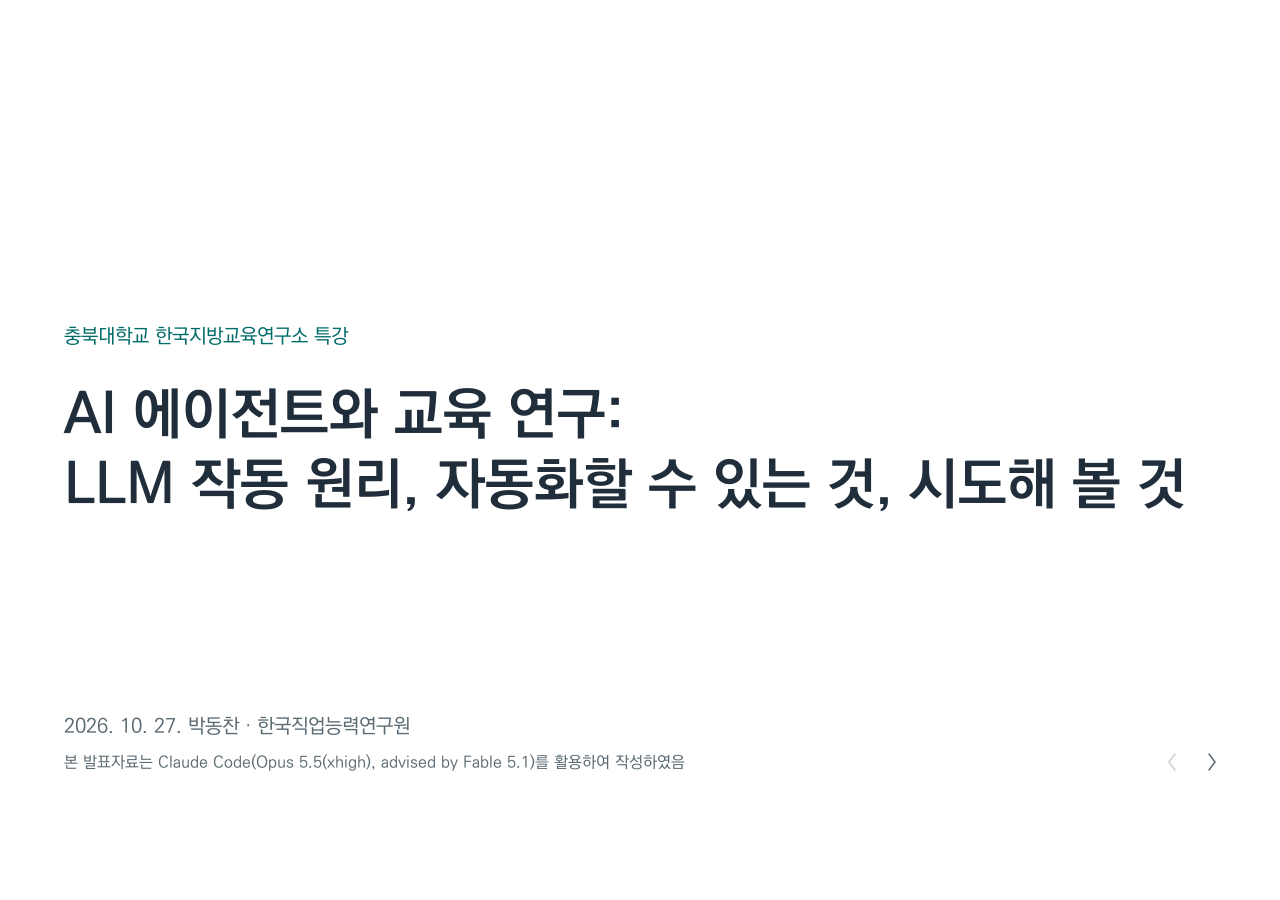
==== index.html @ f893534c "발표자료 v1.5_updated" ====
<!doctype html>
<html lang="ko">
<head>
<meta charset="utf-8">
<meta name="viewport" content="width=device-width,initial-scale=1">
<meta name="color-scheme" content="light only">
<title>AI 에이전트와 교육 연구: LLM 작동 원리, 자동화할 수 있는 것, 시도해 볼 것</title>
<style>
@font-face{font-family:'KoPubDeck';font-weight:500;font-style:normal;font-display:block;src:url([data-uri]) format('woff2')}
@font-face{font-family:'KoPubDeck';font-weight:700;font-style:normal;font-display:block;src:url([data-uri]) format('woff2')}
/* ------------------------------------------------------------------
   Colours live here and only here (spec 02 section 2, palette C).
   Slide partials and base rules use var(--name); no hex/rgb elsewhere.
   ------------------------------------------------------------------ */
:root{
  --bg:#FFFFFF;
  --ink:#202D3A;
  --text:#313A43;
  --muted:#5B6A72;
  --mark:#00928F;
  --mark-text:#006C6A;
  --trk-on:#365F6B;
  --trk-off:#5C6C6F;
  --rule:#D2DBDC;
  --panel:#F2F7F8;
  --card-line:#E6E8EC;
  --s1:#202D3A;
  --s2:#00928F;
  --s3:#4F606D;
  --s4:#B1B9BE;
  --shadow-1:rgba(17,24,39,.06);
  --shadow-2:rgba(17,24,39,.08);
  --overlay:rgba(17,24,39,.9);
  --on-overlay:#E6E8EC;
  --zoom-bg:rgba(32,45,58,.36);
  --zoom-fg:#FFFFFF;
  --font:'KoPubDeck','KoPubDotum','KoPub Dotum','Malgun Gothic',sans-serif;
  --mono:Consolas,'D2Coding',monospace;
}
@page{size:1280px 720px;margin:0}
*{box-sizing:border-box;margin:0;padding:0}
html,body{background:var(--bg);height:100%}
body{font-family:var(--font);font-weight:500;color:var(--text);line-height:1.45;word-break:keep-all;overflow-wrap:anywhere;display:flex;align-items:center;justify-content:center;overflow:hidden}
.stage{position:relative;width:min(100vw,177.778vh);aspect-ratio:16/9;container-type:size;background:var(--bg);overflow:hidden}
.slide{--u:calc(100cqw/1280);position:absolute;top:0;left:0;width:100%;height:100%;display:none;flex-direction:column;padding:calc(40*var(--u)) calc(64*var(--u)) calc(36*var(--u));background:var(--bg)}
.slide.active{display:flex}
b,.b{font-weight:700}
.nowrap,.fn{white-space:nowrap}

/* frame: tracker, title, key line, page number (tracker and pageno are injected by the build) */
.tracker{font-size:calc(16*var(--u));color:var(--trk-off);height:calc(24*var(--u));line-height:calc(24*var(--u));flex:none;white-space:nowrap}
.tracker .on{font-weight:700;color:var(--trk-on)}
.tracker .sep{margin:0 calc(8*var(--u))}
.title{font-size:calc(44*var(--u));font-weight:700;color:var(--ink);line-height:1.25;margin-top:calc(12*var(--u));text-wrap:balance;flex:none}
.key{font-size:calc(26*var(--u));font-weight:500;color:var(--text);margin-top:calc(10*var(--u));flex:none}
.body{font-size:calc(24*var(--u));color:var(--text)}
.sec{font-size:calc(20*var(--u));color:var(--text)}
.src{font-size:calc(16*var(--u));color:var(--muted)}
.muted{color:var(--muted)}
.mark-t{color:var(--mark-text)}
.pageno{position:absolute;right:calc(48*var(--u));bottom:calc(28*var(--u));font-size:calc(16*var(--u));color:var(--muted);line-height:1;display:flex;align-items:center}
.pageno .pn{min-width:calc(64*var(--u));text-align:center}
.pageno .nv{width:calc(40*var(--u));height:calc(40*var(--u));display:flex;align-items:center;justify-content:center;background:none;border:0;padding:0;cursor:pointer;color:var(--muted)}
.pageno .nv:hover{color:var(--ink)}
.pageno .nv.dis{opacity:.3;pointer-events:none}
.pageno .nv svg{width:calc(12*var(--u));height:calc(20*var(--u));display:block}

/* boxes: shadow card or panel (spec section 5) */
.sh{background:var(--bg);border:1px solid var(--card-line);border-radius:calc(10*var(--u));box-shadow:0 calc(1*var(--u)) calc(2*var(--u)) var(--shadow-1),0 calc(6*var(--u)) calc(18*var(--u)) var(--shadow-2)}
.panel{background:var(--panel);border-radius:calc(8*var(--u));padding:calc(24*var(--u))}
.mid{flex:1;display:flex;flex-direction:column;justify-content:center;min-height:0}

/* list: plain text + thin rule (spec section 5) */
.lst{list-style:none}
.lst li{font-size:calc(24*var(--u));line-height:1.45;padding:calc(12*var(--u)) 0;border-top:1px solid var(--rule)}
.lst li:first-child{border-top:0;padding-top:0}
.lst.sm li{font-size:calc(20*var(--u));padding:calc(10*var(--u)) 0}
.lst.sm li:first-child{padding-top:0}

/* cover */
.cover .mid{flex:1;display:flex;flex-direction:column;justify-content:center}
.cover .top{font-size:calc(20*var(--u));color:var(--mark-text)}
.cover .ctitle{font-size:calc(60*var(--u));font-weight:700;color:var(--ink);line-height:1.25;margin-top:calc(28*var(--u));text-wrap:balance}
.cover .sub{font-size:calc(28*var(--u));color:var(--text);margin-top:calc(24*var(--u))}
.cover .bottom{font-size:calc(20*var(--u));color:var(--muted)}
.cover .csrc{margin-top:calc(10*var(--u))}

/* section divider: big number + title + one sub line, nothing else (spec section 5) */
.section .tracker{visibility:hidden}
.section .sbody{flex:1;display:flex;align-items:center;gap:calc(56*var(--u));padding:0 0 calc(60*var(--u)) calc(40*var(--u))}
.section .big{font-size:calc(120*var(--u));font-weight:700;color:var(--mark);line-height:1.2;flex:none}
.section .stitle{font-size:calc(44*var(--u));font-weight:700;color:var(--ink);line-height:1.25}
.section .ssub{font-size:calc(20*var(--u));color:var(--muted);margin-top:calc(12*var(--u))}

/* two equal shadow cards */
.cards2{display:grid;grid-template-columns:1fr 1fr;gap:calc(24*var(--u));flex:1;align-content:center;padding:calc(20*var(--u)) 0 calc(40*var(--u));min-height:0}
.card{padding:calc(24*var(--u)) calc(28*var(--u));display:flex;flex-direction:column}
.card h3{font-size:calc(26*var(--u));font-weight:700;color:var(--ink);line-height:1.3;margin-bottom:calc(16*var(--u))}

/* horizontal flow: boxes, thin arrows, numeral (spec section 4: numeral 34px bold mark) */
.flow{display:grid;grid-template-columns:1fr calc(36*var(--u)) 1fr calc(36*var(--u)) 1fr calc(36*var(--u)) 1fr;flex:1;min-height:0;align-content:center;padding-bottom:calc(40*var(--u))}
.step{display:flex;flex-direction:column;padding:calc(28*var(--u)) calc(20*var(--u))}
.step .num{font-size:calc(34*var(--u));font-weight:700;color:var(--mark);line-height:1.1}
.step .name{font-size:calc(24*var(--u));font-weight:700;color:var(--ink);line-height:1.3;margin-top:calc(10*var(--u))}
.step .desc{font-size:calc(20*var(--u));margin-top:calc(12*var(--u))}
.arrow{display:flex;align-items:center;justify-content:center;color:var(--muted)}
.arrow svg{width:calc(36*var(--u));height:calc(20*var(--u));display:block}

/* media hug: .vstage > .vrow > img|video + .vcap (KRIVET pattern, spec section 5) */
.vstage{flex:1;min-height:0;display:flex;flex-direction:column;gap:calc(12*var(--u));margin-top:calc(20*var(--u));padding-bottom:calc(28*var(--u))}
.vrow{flex:1;min-height:0;display:flex;align-items:center;justify-content:center;position:relative}
.vrow img,.vrow video{max-width:100%;max-height:100%;width:auto;height:auto;display:block;border-radius:calc(10*var(--u));box-shadow:0 calc(1*var(--u)) calc(2*var(--u)) var(--shadow-1),0 calc(6*var(--u)) calc(18*var(--u)) var(--shadow-2)}
.vrow img{cursor:zoom-in}
.vcap{flex:none;text-align:center;font-size:calc(20*var(--u));color:var(--muted)}
.chap{flex:none;display:flex;justify-content:center;flex-wrap:wrap;font-size:calc(20*var(--u));color:var(--mark-text);line-height:1.4}
.chap .chap-t{cursor:pointer;white-space:nowrap}
.chap .chap-t:hover,.chap .chap-t:focus-visible{text-decoration:underline;outline:0}
.chap .sep{margin:0 calc(12*var(--u));color:var(--muted)}
.print-only{display:none!important}
.zbtn{position:absolute;z-index:5;width:calc(40*var(--u));height:calc(40*var(--u));padding:0;border:0;border-radius:calc(8*var(--u));background:var(--zoom-bg);color:var(--zoom-fg);cursor:zoom-in;opacity:.5;display:flex;align-items:center;justify-content:center}
.vrow:hover .zbtn{opacity:.85}
.zbtn:hover{opacity:1}
.zbtn svg{width:calc(22*var(--u));height:calc(22*var(--u));display:block}

/* inline SVG diagram holder (an injected SVG file placeholder or a native .dg diagram) */
.dgm{flex:1;min-height:0;display:flex;align-items:center;justify-content:center;margin-top:calc(16*var(--u))}
.dgm svg{width:100%;height:auto;max-height:100%;display:block}
.dcap{flex:none;text-align:center;font-size:calc(20*var(--u));color:var(--muted);margin-top:calc(8*var(--u));padding-bottom:calc(28*var(--u))}
/* native diagram parts (spec section 8): give the <svg class="dg"> a viewBox 1152 wide so 1 unit = 1px
   at 1280; text sizes below are then real px. No colour attributes in the SVG: use these classes. */
.dg text{font-family:var(--font)}
.dg .node{fill:var(--bg);stroke:var(--ink);stroke-width:1.2}
.dg .node.hl{stroke:var(--mark);stroke-width:2}
.dg .node.pn{fill:var(--panel);stroke:none}
.dg .ln{fill:none;stroke:var(--muted);stroke-width:1.5;stroke-linecap:round;stroke-linejoin:round}
.dg .ln.hl{stroke:var(--mark)}
.dg .ln.dash{stroke-dasharray:6 5}
.dg .num{font-size:28px;font-weight:700;fill:var(--mark)}
.dg .t{font-size:24px;font-weight:700;fill:var(--ink)}
.dg .t2{font-size:20px;font-weight:500;fill:var(--text)}
.dg .lbl{font-size:20px;font-weight:500;fill:var(--mark-text)}
.dg .lg{font-size:20px;font-weight:500;fill:var(--muted)}
.dg .rule{stroke:var(--rule);stroke-width:1}
.dg .bar{fill:var(--rule)}
.dg .bar-on{fill:var(--muted)}

/* two columns: text + figure, equal width (spec section 5) */
.two{display:grid;grid-template-columns:1fr 1fr;gap:calc(40*var(--u));flex:1;min-height:0;align-items:center;padding:calc(20*var(--u)) 0 calc(40*var(--u))}
.two .vstage{margin-top:0;padding-bottom:0;flex:none;max-height:100%}
.two .vrow{flex:none}
.two .vrow img,.two .vrow video{max-height:calc(360*var(--u))}
.two h3{font-size:calc(26*var(--u));font-weight:700;color:var(--ink);margin-bottom:calc(16*var(--u))}

/* table: header panel bold, 1px rule rows, 20px+ (dense only on reference slides) */
.tbl{width:100%;border-collapse:collapse;margin-top:calc(28*var(--u))}
.tbl th,.tbl td{font-size:calc(20*var(--u));line-height:1.45;text-align:left;vertical-align:top;padding:calc(12*var(--u)) calc(16*var(--u));border-bottom:1px solid var(--rule)}
.tbl th{background:var(--panel);font-weight:700;color:var(--ink)}
.tbl td:first-child{font-weight:700;color:var(--ink)}
.refsrc{margin-top:calc(14*var(--u))}

/* closing: one big sentence + numbered steps */
.closing .big{font-size:calc(36*var(--u));font-weight:700;color:var(--ink);line-height:1.4;text-align:center;text-wrap:balance}
.steps{display:grid;grid-template-columns:repeat(4,1fr);gap:calc(24*var(--u));margin-top:calc(44*var(--u))}
.steps .st{padding-top:calc(16*var(--u));border-top:1px solid var(--rule)}
.steps .n{font-size:calc(34*var(--u));font-weight:700;color:var(--mark);line-height:1.1}
.steps .t{font-size:calc(24*var(--u));color:var(--text);margin-top:calc(8*var(--u))}
.qrrow{display:flex;align-items:center;justify-content:center;gap:calc(24*var(--u));margin-top:calc(36*var(--u))}
.qr{width:calc(120*var(--u));height:calc(120*var(--u));flex:none;display:flex;align-items:center;justify-content:center;background:var(--panel);border-radius:calc(8*var(--u));font-size:calc(20*var(--u));color:var(--muted)}

/* code / command text (spec section 3) */
.code{font-family:var(--mono);font-size:calc(20*var(--u));background:var(--panel);border-radius:calc(8*var(--u));padding:calc(16*var(--u)) calc(20*var(--u));color:var(--ink);white-space:pre-wrap}

/* image lightbox (outside the stage) */
.imgzoom{position:fixed;top:0;left:0;right:0;bottom:0;z-index:100;display:none;align-items:center;justify-content:center;background:var(--overlay);padding:2.5vmin;cursor:zoom-out}
.imgzoom.show{display:flex}
.imgzoom img{max-width:97vw;max-height:92vh;width:auto;height:auto;border-radius:10px}
.imgzoom .zclose,.vov .zclose{position:fixed;top:16px;right:20px;width:44px;height:44px;border:0;background:none;color:var(--on-overlay);cursor:pointer;display:flex;align-items:center;justify-content:center}
.imgzoom .zclose svg,.vov .zclose svg{width:22px;height:22px;display:block}
.imgzoom .zhint,.vov .zhint{position:fixed;bottom:18px;left:0;right:0;text-align:center;font-size:16px;color:var(--on-overlay);pointer-events:none}

/* video button in a slide (text, no icon) and the in-deck video overlay (outside the stage).
   Partial markup, no script: a button.vbtn (type button) with data-video (the mp4 path) and, optionally,
   data-start and data-end (m:ss or h:mm:ss), data-chapters (as on a video slide, "2:58 작업 이력 기록|4:19 ...")
   and data-poster (a jpg path). Full example in build/README.md.
   Click: the video plays from data-start, as large as the screen allows, chapter links below, stops at data-end.
   Esc, the close button or a click on the dark backdrop closes it and pauses. Slide keys are held while it is open. */
/* border in --rule, not --mark: a button is not one of the slide's 1-2 mark accents (spec 2) */
.vbtn{display:inline-block;font:inherit;font-size:calc(20*var(--u));line-height:1.45;color:var(--mark-text);background:var(--bg);border:1px solid var(--rule);border-radius:calc(8*var(--u));padding:calc(6*var(--u)) calc(18*var(--u));white-space:nowrap;cursor:pointer}
.vbtn:hover,.vbtn:focus-visible{background:var(--panel);outline:0}
.vov{--u:calc(min(100vw,177.778vh)/1280);position:fixed;top:0;left:0;right:0;bottom:0;z-index:110;display:none;align-items:center;justify-content:center;background:var(--overlay);padding:calc(64*var(--u)) calc(48*var(--u)) calc(48*var(--u))}
.vov.show{display:flex}
.vov .vsheet{display:flex;flex-direction:column;align-items:center;gap:calc(10*var(--u));background:var(--bg);border-radius:calc(10*var(--u));padding:calc(12*var(--u)) calc(12*var(--u)) calc(10*var(--u))}
.vov video{display:block;border-radius:calc(6*var(--u));background:var(--ink)}
.vov .chap:empty{display:none}
.vov .vmiss{display:none;font-size:calc(20*var(--u));line-height:1.5;color:var(--ink);padding:calc(24*var(--u)) calc(32*var(--u));max-width:calc(760*var(--u));text-align:center}
.vov.missing video,.vov.missing .chap{display:none}
.vov.missing .vmiss{display:block}        /* file not found (e.g. backup video not recorded yet): say so instead of a blank player */

@media print{
  html,body{height:auto;overflow:visible;display:block;background:var(--bg)}
  .stage{width:1280px;height:auto;aspect-ratio:auto;container-type:normal;overflow:visible}
  .slide{--u:1px;display:flex;position:relative;top:auto;left:auto;width:1280px;height:720px;overflow:hidden;break-after:page;page-break-after:always}
  .slide:last-child{break-after:auto;page-break-after:auto}
  .pageno{right:64px;bottom:36px}
  .pageno .nv,.pageno .tot{display:none}
  .pageno .pn{min-width:0}
  .cover .pageno{display:none}
  video{display:none!important}
  .print-only{display:block!important}
  .zbtn,.imgzoom,.vov{display:none!important}
  /* text buttons (video buttons, .screen-only such as the figure buttons of a lightbox) are hidden like the
     arrows and zoom buttons (spec 9); their space is kept so the page matches the screen */
  .vbtn,.screen-only{visibility:hidden!important}
}
</style>
<style>
/* 01_cover.html */
.s-cover .ctitle{font-size:calc(56*var(--u))}
/* 02_question.html */
.s-question .mid{padding:0 calc(40*var(--u)) calc(72*var(--u))}
.s-question .q{font-size:calc(40*var(--u));font-weight:700;color:var(--ink);line-height:1.4;text-wrap:balance}
/* 03_three-topics.html */
.s-three-topics .cards3{display:grid;grid-template-columns:repeat(3,1fr);gap:calc(24*var(--u));flex:1;align-content:center;padding:calc(20*var(--u)) 0 calc(48*var(--u));min-height:0}
.s-three-topics .card{padding:calc(28*var(--u)) calc(28*var(--u)) calc(24*var(--u))}
.s-three-topics .bn{font-size:calc(56*var(--u));font-weight:700;color:var(--mark);line-height:1.1}
.s-three-topics .card h3{margin:calc(14*var(--u)) 0 calc(10*var(--u))}
.s-three-topics .desc{font-size:calc(24*var(--u));color:var(--text)}
/* 04_how-made.html */
.s-how-made .dgm{padding-bottom:calc(56*var(--u))}
/* 06_llm.html */
.s-llm .mid{justify-content:center;padding-bottom:calc(24*var(--u))}
.s-llm .dgm{flex:none;margin-top:0}
.s-llm .below{margin-top:calc(40*var(--u))}
.s-llm .cap{margin-top:calc(16*var(--u))}
/* 07_llm-inside.html */
.s-llm-inside .body{display:flex;align-items:flex-start;justify-content:space-between;gap:calc(20*var(--u));flex:1;min-height:0;padding-top:calc(8*var(--u))}
.s-llm-inside .left{flex:0 0 calc(300*var(--u))}
.s-llm-inside .right{flex:0 0 calc(620*var(--u))}
.s-llm-inside .lab{font-size:calc(20*var(--u));color:var(--muted);margin-bottom:calc(8*var(--u))}
.s-llm-inside .mini{border:1px solid var(--s3);border-radius:calc(8*var(--u));padding:calc(18*var(--u)) calc(20*var(--u))}
.s-llm-inside .sent{font-size:calc(20*var(--u));font-weight:700;color:var(--ink);line-height:1.4}
.s-llm-inside .blank{display:inline-block;width:calc(44*var(--u));border-bottom:calc(3*var(--u)) solid var(--mark);margin-left:calc(4*var(--u))}
.s-llm-inside .bars{margin-top:calc(14*var(--u))}
.s-llm-inside .bars span{display:block;font-size:calc(20*var(--u));color:var(--ink);line-height:1.3}
.s-llm-inside .bars i{display:block;height:calc(12*var(--u));border-radius:calc(3*var(--u));background:var(--s4);margin:calc(4*var(--u)) 0 calc(10*var(--u))}
.s-llm-inside .bars i.t{background:var(--mark)}
.s-llm-inside .arrow{flex:none;align-self:center;width:calc(40*var(--u));height:calc(20*var(--u));color:var(--muted)}
.s-llm-inside .vrow{display:block;line-height:0}
.s-llm-inside .vrow img{width:100%;max-height:none;border-radius:calc(6*var(--u))}
.s-llm-inside .hlb{position:absolute;border:calc(2*var(--u)) solid var(--mark);border-radius:calc(4*var(--u));pointer-events:none}
.s-llm-inside .hlb.mid{border:calc(2*var(--u)) dashed var(--s3)}
.s-llm-inside .tags{display:flex;justify-content:space-between;gap:calc(12*var(--u));font-size:calc(20*var(--u));margin-top:calc(8*var(--u))}
.s-llm-inside .tags span{color:var(--mark-text)}
.s-llm-inside .tags span.m{color:var(--muted)}
.s-llm-inside .note{font-size:calc(22*var(--u));color:var(--text);margin-top:calc(14*var(--u));flex:none}
.s-llm-inside .src{margin-top:calc(6*var(--u));padding-bottom:calc(28*var(--u));flex:none}
.s-llm-inside .src a{color:inherit}
/* 08_cutoff.html */
.s-cutoff .tbl{margin-top:0}
.s-cutoff .tbl th,.s-cutoff .tbl td{font-size:calc(22*var(--u));padding:calc(14*var(--u)) calc(16*var(--u))}
.s-cutoff .tbl td:last-child,.s-cutoff .tbl th:last-child{white-space:nowrap}
.s-cutoff .tbl tr.now td{color:var(--mark-text)}
.s-cutoff .tcap{margin-top:calc(12*var(--u))}
/* 09_context-window.html */
.s-context-window .figs{display:grid;grid-template-columns:1fr 1fr;gap:calc(40*var(--u));margin-top:calc(24*var(--u));flex:none}
.s-context-window .vstage{margin-top:0;padding-bottom:0;flex:none;gap:calc(10*var(--u))}
.s-context-window .vrow{flex:none;display:block;width:fit-content;margin:0 auto;line-height:0}
.s-context-window .vrow img{width:auto;height:calc(262*var(--u));max-width:none;max-height:none}
.s-context-window .vrow img.crop{object-view-box:xywh(328px 892px 338px 76px);height:calc(124*var(--u))}
.s-context-window .vrow.lc{margin:calc(69*var(--u)) auto}
.s-context-window .hlb{position:absolute;border:calc(2*var(--u)) solid var(--mark);border-radius:calc(4*var(--u));pointer-events:none}
.s-context-window .items{list-style:none;display:grid;grid-template-columns:repeat(3,1fr);gap:calc(28*var(--u));margin-top:calc(30*var(--u))}
.s-context-window .items li{font-size:calc(24*var(--u));line-height:1.45;padding-top:calc(12*var(--u));border-top:1px solid var(--rule)}
/* 10_long-session.html */
.s-long-session .two{align-items:center;padding:calc(10*var(--u)) 0 calc(44*var(--u))}
.s-long-session .shots{display:flex;flex-direction:column}
.s-long-session .shot{position:relative;line-height:0}
.s-long-session .shot img{display:block;width:100%;height:auto;border-radius:calc(10*var(--u));box-shadow:0 calc(1*var(--u)) calc(2*var(--u)) var(--shadow-1),0 calc(6*var(--u)) calc(18*var(--u)) var(--shadow-2)}
.s-long-session .c1 img{object-view-box:xywh(316px 826px 1084px 186px)}
.s-long-session .c2 img{object-view-box:xywh(316px 748px 794px 264px)}
.s-long-session .hlb{position:absolute;border:calc(2*var(--u)) solid var(--mark);border-radius:calc(4*var(--u))}
.s-long-session .cap{font-size:calc(20*var(--u));color:var(--muted);text-align:center;margin:calc(8*var(--u)) 0 calc(18*var(--u))}
.s-long-session .btnrow{text-align:center;margin-top:calc(2*var(--u))}
.s-long-session .boxes{display:grid;grid-template-rows:1fr 1fr;gap:calc(16*var(--u))}
.s-long-session .card{padding:calc(16*var(--u)) calc(24*var(--u));justify-content:center}
.s-long-session .card h3{margin-bottom:calc(6*var(--u))}
.s-long-session .lst.sm li{padding:calc(8*var(--u)) 0}
.s-long-session .lst.sm li:first-child{padding-top:0}
/* 12_learning.html */
.s-learning .aux{font-size:calc(20*var(--u));font-weight:500;color:var(--muted);margin-left:calc(8*var(--u))}
/* 13_risks.html */
.s-risks .cards2{padding-bottom:calc(16*var(--u))}
.s-risks .card{padding:calc(24*var(--u)) calc(20*var(--u))}
.s-risks .lst li{font-size:calc(22*var(--u))}
.s-risks .note{padding-bottom:calc(40*var(--u))}
/* 14_request-gap.html */
.s-request-gap .mid{padding-bottom:calc(32*var(--u))}
.s-request-gap .lead{font-size:calc(24*var(--u));color:var(--text)}
.s-request-gap .tbl{margin-top:calc(16*var(--u))}
.s-request-gap .tbl th,.s-request-gap .tbl td{font-size:calc(22*var(--u));padding:calc(12*var(--u)) calc(18*var(--u))}
.s-request-gap .tbl th:first-child,.s-request-gap .tbl td:first-child,.s-request-gap .tbl th:last-child,.s-request-gap .tbl td:last-child{white-space:nowrap;width:1%}
.s-request-gap .tbl tr.used td{color:var(--mark-text)}
/* 15_chatbot-agent.html */
.s-chatbot-agent .cards2{flex:none;padding:calc(16*var(--u)) 0 0;align-content:start}
.s-chatbot-agent .card{padding:calc(20*var(--u)) calc(28*var(--u))}
.s-chatbot-agent .card h3{margin-bottom:calc(10*var(--u))}
.s-chatbot-agent .dgm{flex:1;margin-top:calc(20*var(--u))}
.s-chatbot-agent .btnrow{flex:none;display:flex;align-items:center;gap:calc(16*var(--u));margin-top:calc(12*var(--u));padding-bottom:calc(36*var(--u))}
/* 16_harness.html */
.s-harness .figs{display:grid;grid-template-columns:1fr 1fr;gap:calc(40*var(--u));margin-top:calc(24*var(--u));flex:none;align-items:start}
.s-harness .dgm{margin-top:0;flex:none}
.s-harness .vstage{margin-top:0;padding-bottom:0;flex:none;gap:calc(10*var(--u))}
.s-harness .vrow{flex:none;display:block;width:fit-content;margin:0 auto;line-height:0}
.s-harness .vrow img{width:auto;height:calc(272*var(--u));max-width:none;max-height:none}
.s-harness .items{list-style:none;display:grid;grid-template-columns:repeat(3,1fr);gap:calc(28*var(--u));margin-top:calc(30*var(--u))}
.s-harness .items li{font-size:calc(24*var(--u));line-height:1.45;padding-top:calc(12*var(--u));border-top:1px solid var(--rule)}
/* 17_cost-limits.html */
.s-cost-limits .two{padding:calc(16*var(--u)) 0 calc(12*var(--u))}
.s-cost-limits .vrow{display:block;width:fit-content;margin:0 auto;line-height:0}
.s-cost-limits .vrow img{width:auto;height:calc(340*var(--u));max-width:none;max-height:none}
.s-cost-limits .hlb{position:absolute;border:calc(2*var(--u)) solid var(--mark);border-radius:calc(4*var(--u));pointer-events:none}
.s-cost-limits .fcap{text-align:center}
.s-cost-limits .after{flex:none;font-size:calc(20*var(--u));color:var(--muted);padding-bottom:calc(40*var(--u))}
/* 18_expertise.html */
.s-expertise .two{grid-template-columns:6fr 5fr;padding:calc(14*var(--u)) 0 calc(36*var(--u))}
.s-expertise .vstage{gap:calc(8*var(--u))}
.s-expertise .fig > .vrow img{max-height:calc(330*var(--u))}
.s-expertise .figsrc{text-align:center}
.s-expertise .btns{display:flex;justify-content:center;gap:calc(16*var(--u));margin-top:calc(6*var(--u))}
.s-expertise .fb{flex:none;display:block;position:relative;border:1px solid var(--rule);border-radius:calc(8*var(--u));padding:calc(6*var(--u)) calc(18*var(--u));font-size:calc(20*var(--u));line-height:1.45;color:var(--mark-text);white-space:nowrap}
.s-expertise .fb img{position:absolute;top:0;left:0;width:100%;height:100%;max-width:none;max-height:none;opacity:0;border-radius:calc(8*var(--u));box-shadow:none}
.s-expertise .fb .zbtn{display:none}
.s-expertise .note{margin-top:calc(14*var(--u))}
/* 19_demo-1.html */
.s-demo-1 .tracker{visibility:hidden}
.s-demo-1 .mid{padding:0 0 calc(8*var(--u))}
.s-demo-1 .proc{list-style:none}
.s-demo-1 .proc li{display:flex;align-items:baseline;gap:calc(28*var(--u));font-size:calc(28*var(--u));line-height:1.45;padding:calc(18*var(--u)) 0;border-top:1px solid var(--rule)}
.s-demo-1 .proc li:first-child{border-top:0;padding-top:0}
.s-demo-1 .proc .n{flex:none;min-width:calc(24*var(--u));font-size:calc(34*var(--u));font-weight:700;color:var(--mark);line-height:1.1}
.s-demo-1 .after{font-size:calc(24*var(--u));color:var(--muted);margin-top:calc(36*var(--u))}
.s-demo-1 .btnrow{flex:none;display:flex;justify-content:flex-end;padding-bottom:calc(44*var(--u))}
/* 21_terminal-what.html */
.s-terminal-what .vstage{flex:none;margin-top:calc(22*var(--u));padding-bottom:0;gap:calc(10*var(--u))}
.s-terminal-what .shot{position:relative;width:100%;line-height:0}
.s-terminal-what .shot img{display:block;width:100%;border-radius:calc(8*var(--u));box-shadow:0 calc(1*var(--u)) calc(2*var(--u)) var(--shadow-1),0 calc(6*var(--u)) calc(18*var(--u)) var(--shadow-2)}
.s-terminal-what .hlb{position:absolute;border:calc(2*var(--u)) solid var(--mark);border-radius:calc(4*var(--u));pointer-events:none}
.s-terminal-what .caprow{display:flex;align-items:center;justify-content:center;gap:calc(20*var(--u))}
.s-terminal-what .items{list-style:none;display:grid;grid-template-columns:repeat(3,1fr);gap:calc(28*var(--u));margin-top:auto;flex:none}
.s-terminal-what .items li{font-size:calc(22*var(--u));line-height:1.45;padding-top:calc(12*var(--u));border-top:1px solid var(--rule);text-wrap:balance}
.s-terminal-what .src{margin-top:calc(12*var(--u));padding-bottom:calc(28*var(--u));flex:none}
/* 22_terminal-why.html */
.s-terminal-why .dgm{margin-top:calc(18*var(--u))}
.s-terminal-why .web{flex:none;display:grid;grid-template-columns:auto 1fr;column-gap:calc(28*var(--u));row-gap:calc(2*var(--u));border-top:1px solid var(--rule);margin-top:calc(10*var(--u));padding:calc(12*var(--u)) 0 calc(34*var(--u));font-size:calc(20*var(--u));line-height:1.5;color:var(--text)}
.s-terminal-why .web b{grid-row:span 2;font-weight:700;color:var(--ink)}
/* 23_task-docs.html */
.s-task-docs .dgm{margin-top:calc(22*var(--u))}
.s-task-docs .below{flex:none;text-align:center;font-size:calc(24*var(--u));color:var(--text);margin-top:calc(18*var(--u));padding-bottom:calc(36*var(--u))}
/* 24_workflow-compose.html */
.s-workflow-compose .dgm{margin-top:calc(20*var(--u));padding-bottom:calc(40*var(--u))}
/* 25_cbnu-background.html */
.s-cbnu-background .dcap{padding-bottom:0}
.s-cbnu-background .cells{display:grid;grid-template-columns:1fr 1fr;gap:calc(24*var(--u));flex:none;margin-top:calc(16*var(--u));padding-bottom:calc(28*var(--u))}
.s-cbnu-background .cells .panel{font-size:calc(24*var(--u));color:var(--text);padding:calc(16*var(--u)) calc(24*var(--u))}
/* 26_cbnu-weekly-cycle.html */
.s-cbnu-weekly-cycle .dcap{padding-bottom:0}
.s-cbnu-weekly-cycle .below{flex:none;text-align:center;font-size:calc(24*var(--u));color:var(--text);margin-top:calc(12*var(--u));padding-bottom:calc(28*var(--u))}
/* 27_cbnu-pipeline.html */
.s-cbnu-pipeline .dcap{padding-bottom:0}
.s-cbnu-pipeline .below{flex:none;text-align:center;font-size:calc(24*var(--u));color:var(--text);margin-top:calc(12*var(--u));padding-bottom:calc(28*var(--u))}
/* 28_cbnu-simulation.html */
.s-cbnu-simulation .two .left{align-self:stretch;display:flex;flex-direction:column;min-height:0}
.s-cbnu-simulation .two .left .dgm{margin-top:0}
.s-cbnu-simulation .two .left .dcap{padding-bottom:0}
.s-cbnu-simulation .two .right{display:grid;grid-template-rows:1fr 1fr auto;gap:calc(16*var(--u))}
.s-cbnu-simulation .two .right .card{padding:calc(20*var(--u)) calc(24*var(--u));justify-content:center}
.s-cbnu-simulation .two .right .card h3{margin-bottom:calc(8*var(--u))}
.s-cbnu-simulation .two .right .below{font-size:calc(24*var(--u));color:var(--text);margin-top:calc(4*var(--u))}
/* 30_cbnu-knowledge-infra.html */
.s-cbnu-knowledge-infra .dcap{padding-bottom:0}
.s-cbnu-knowledge-infra .below{flex:none;text-align:center;font-size:calc(24*var(--u));color:var(--text);margin-top:calc(12*var(--u));padding-bottom:calc(28*var(--u))}
/* 31_case-grouping.html */
.s-case-grouping .cards2{flex:none;margin:auto 0;grid-auto-rows:1fr;gap:calc(20*var(--u)) calc(24*var(--u));padding:calc(16*var(--u)) 0 calc(32*var(--u))}
.s-case-grouping .card{padding:calc(20*var(--u)) calc(24*var(--u))}
.s-case-grouping .card h3{margin-bottom:calc(10*var(--u))}
/* 32_case-materials.html */
.s-case-materials .cards2{flex:none;margin:auto 0;grid-auto-rows:1fr;gap:calc(20*var(--u)) calc(24*var(--u));padding:calc(16*var(--u)) 0 calc(32*var(--u))}
.s-case-materials .card{padding:calc(20*var(--u)) calc(24*var(--u))}
.s-case-materials .card h3{margin-bottom:calc(10*var(--u))}
/* 33_case-survey.html */
.s-case-survey .cards2{flex:none;margin:auto 0;grid-auto-rows:1fr;gap:calc(20*var(--u)) calc(24*var(--u));padding:calc(16*var(--u)) 0 calc(32*var(--u))}
.s-case-survey .card{padding:calc(20*var(--u)) calc(24*var(--u))}
.s-case-survey .card h3{margin-bottom:calc(10*var(--u))}
/* 34_agent-errors.html */
.s-agent-errors .two{grid-template-rows:minmax(0,1fr);padding:calc(12*var(--u)) 0 calc(4*var(--u))}
.s-agent-errors .fig{display:flex;flex-direction:column;gap:calc(8*var(--u))}
.s-agent-errors .fig .labels{display:grid;grid-template-columns:1fr 1fr;column-gap:1.4%;font-size:calc(20*var(--u));color:var(--text);text-align:center}
.s-agent-errors .fig .crop{border-radius:calc(10*var(--u));overflow:hidden;box-shadow:0 calc(1*var(--u)) calc(2*var(--u)) var(--shadow-1),0 calc(6*var(--u)) calc(18*var(--u)) var(--shadow-2)}
.s-agent-errors .fig .crop svg{display:block;width:100%;height:auto}
.s-agent-errors .boxes{display:grid;grid-template-rows:1fr 1fr 1fr;gap:calc(12*var(--u));align-self:stretch;min-height:0}
.s-agent-errors .card{padding:calc(12*var(--u)) calc(20*var(--u));justify-content:center}
.s-agent-errors .card h3{font-size:calc(22*var(--u));margin-bottom:calc(4*var(--u))}
.s-agent-errors .card .lst.sm li{padding:calc(4*var(--u)) 0}
.s-agent-errors .card .lst.sm li:first-child{padding-top:0}
.s-agent-errors .below{flex:none;text-align:center;font-size:calc(24*var(--u));color:var(--text);padding-bottom:calc(28*var(--u))}
/* 35_institute-mapping.html */
.s-institute-mapping .tbl{margin-top:calc(24*var(--u));table-layout:fixed}
.s-institute-mapping .tbl th,.s-institute-mapping .tbl td{font-size:calc(24*var(--u));padding:calc(10*var(--u)) calc(20*var(--u));width:50%}
/* 36_yearly-workflow.html */
.s-yearly-workflow .dgm{margin-top:calc(20*var(--u));padding-bottom:calc(40*var(--u))}
/* 37_revision-history.html */
.s-revision-history .dgm{margin-top:calc(20*var(--u))}
.s-revision-history .below{flex:none;text-align:center;font-size:calc(24*var(--u));color:var(--text);margin-top:calc(16*var(--u));padding-bottom:calc(32*var(--u))}
/* 38_minutes-compare.html */
.s-minutes-compare .dgm{margin-top:calc(20*var(--u))}
.s-minutes-compare .below{flex:none;text-align:center;font-size:calc(24*var(--u));color:var(--text);margin-top:calc(16*var(--u));padding-bottom:calc(32*var(--u))}
/* 39_demo-2.html */
.s-demo-2 .tracker{visibility:hidden}
.s-demo-2 .mid{padding:0 0 calc(8*var(--u))}
.s-demo-2 .proc{list-style:none}
.s-demo-2 .proc li{display:flex;align-items:baseline;gap:calc(28*var(--u));font-size:calc(28*var(--u));line-height:1.45;padding:calc(18*var(--u)) 0;border-top:1px solid var(--rule)}
.s-demo-2 .proc li:first-child{border-top:0;padding-top:0}
.s-demo-2 .proc .n{flex:none;min-width:calc(24*var(--u));font-size:calc(34*var(--u));font-weight:700;color:var(--mark);line-height:1.1}
.s-demo-2 .btnrow{flex:none;display:flex;justify-content:flex-end;padding-bottom:calc(44*var(--u))}
/* 41_why-simulate.html */
.s-why-simulate .cards2{flex:none;align-content:start;padding:calc(28*var(--u)) 0 calc(6*var(--u))}
.s-why-simulate .card h3{margin-bottom:0}
.s-why-simulate .card p{margin-top:calc(10*var(--u))}
.s-why-simulate .card .src{margin-top:calc(14*var(--u))}
.s-why-simulate .q{flex:1;min-height:0;display:flex;flex-direction:column;align-items:center;justify-content:center;text-align:center;padding-bottom:calc(24*var(--u))}
.s-why-simulate .q .big{font-size:calc(36*var(--u));font-weight:700;color:var(--ink);line-height:1.4}
.s-why-simulate .q .small{font-size:calc(22*var(--u));color:var(--muted);margin-top:calc(22*var(--u))}
/* 42_procedure.html */
.s-procedure .step .name{white-space:nowrap;margin-top:calc(8*var(--u))}
.s-procedure .step .fig{margin-top:calc(20*var(--u))}
.s-procedure .step .fig .lab{font-size:calc(20*var(--u));color:var(--muted)}
.s-procedure .step .fig .val{font-size:calc(38*var(--u));font-weight:700;color:var(--ink);line-height:1.2}
.s-procedure .step .fig .aux{font-size:calc(20*var(--u));color:var(--muted);margin-top:calc(4*var(--u))}
.s-procedure .step ul{list-style:none;margin-top:calc(14*var(--u));text-align:center}
.s-procedure .step li{font-size:calc(22*var(--u));line-height:1.6;color:var(--text);font-weight:500}
/* 43_virtual-respondents.html */
.s-virtual-respondents .pair{flex:1;min-height:0;display:grid;grid-template-columns:1fr calc(36*var(--u)) 1fr;align-items:stretch;align-content:center;padding:calc(20*var(--u)) 0 calc(60*var(--u))}
.s-virtual-respondents .card{padding:calc(28*var(--u)) calc(32*var(--u));justify-content:center;text-align:center}
.s-virtual-respondents .card h3{margin-bottom:calc(14*var(--u))}
.s-virtual-respondents .items{font-size:calc(24*var(--u));line-height:1.6}
.s-virtual-respondents .ds h3,.s-virtual-respondents .ds .items{color:var(--ink)}
.s-virtual-respondents .inf h3,.s-virtual-respondents .inf .items{color:var(--mark-text)}
/* 44_agent-arch.html */
.s-agent-arch .dgm{flex:none;width:calc(1152*var(--u));height:calc(420*var(--u));margin-top:calc(14*var(--u))}
.s-agent-arch .dgm svg{width:calc(1152*var(--u));height:calc(420*var(--u));max-height:none;display:block}
.s-agent-arch .noterow{flex:none;display:flex;align-items:center;justify-content:space-between;gap:calc(16*var(--u));margin-top:calc(6*var(--u))}
.s-agent-arch .note{font-size:calc(20*var(--u));color:var(--muted)}
.s-agent-arch .asrc{margin-top:calc(2*var(--u));flex:none}
/* 45_agreement.html */
.s-agreement .cols{flex:1;min-height:0;display:grid;grid-template-columns:calc(560*var(--u)) 1fr;gap:calc(32*var(--u));align-content:center;align-items:center;padding:calc(8*var(--u)) 0 calc(8*var(--u))}
.s-agreement .cwrap{width:calc(560*var(--u))}
.s-agreement .dgm{flex:none;width:calc(560*var(--u));height:calc(440*var(--u));margin-top:0}
.s-agreement .dgm svg{width:calc(560*var(--u));height:calc(440*var(--u));max-height:none;display:block}
.s-agreement .ccap{font-size:calc(20*var(--u));color:var(--muted);text-align:center;margin-top:calc(8*var(--u))}
.s-agreement .csrc{text-align:center;margin-top:calc(2*var(--u))}
.s-agreement .ol{list-style:none;counter-reset:n}
.s-agreement .ol li{counter-increment:n;position:relative;padding-left:calc(38*var(--u));font-size:calc(24*var(--u));color:var(--ink);line-height:1.45;margin-bottom:calc(30*var(--u))}
.s-agreement .ol li:last-child{margin-bottom:0}
.s-agreement .ol li::before{content:counter(n);position:absolute;left:0;top:0;font-size:calc(32*var(--u));font-weight:700;color:var(--muted);line-height:1.1}
/* 46_differences.html */
.s-differences .card h3{margin-bottom:calc(16*var(--u))}
.s-differences .it{margin-bottom:calc(16*var(--u))}
.s-differences .it:last-child{margin-bottom:0}
.s-differences .it .h{font-size:calc(24*var(--u));font-weight:700;color:var(--ink);line-height:1.4;padding-left:calc(30*var(--u));position:relative}
.s-differences .it .h .n{color:var(--muted);position:absolute;left:0;top:0}
.s-differences .it ul{list-style:none;margin-top:calc(3*var(--u));padding-left:calc(30*var(--u))}
.s-differences .it li{font-size:calc(20*var(--u));line-height:1.45}
.s-differences .plain .h{font-weight:500;color:var(--text)}
.s-differences .plain .h .n{font-weight:700}
.s-differences .real{color:var(--ink);font-weight:700}
.s-differences .sim{color:var(--mark-text);font-weight:700}
/* 47_potential.html */
.s-potential .card h3{font-size:calc(30*var(--u));margin-bottom:calc(16*var(--u))}
.s-potential .it{margin-bottom:calc(20*var(--u))}
.s-potential .it:last-child{margin-bottom:0}
.s-potential .it .h{font-size:calc(28*var(--u));font-weight:500;color:var(--text);line-height:1.4;padding-left:calc(34*var(--u));position:relative}
.s-potential .it .h .n{font-weight:700;color:var(--muted);position:absolute;left:0;top:0}
/* 48_future.html */
.s-future .mid{padding:calc(24*var(--u)) 0 calc(36*var(--u))}
.s-future .big{font-size:calc(32*var(--u));font-weight:700;color:var(--ink);line-height:1.4}
.s-future .rows{margin-top:calc(36*var(--u));padding:calc(4*var(--u)) calc(32*var(--u))}
.s-future .row{display:grid;grid-template-columns:calc(340*var(--u)) 1fr;gap:calc(20*var(--u));padding:calc(22*var(--u)) 0;border-top:1px solid var(--card-line);align-items:baseline}
.s-future .row:first-child{border-top:0}
.s-future .lead{font-size:calc(28*var(--u));font-weight:700;color:var(--ink)}
.s-future .txt{font-size:calc(28*var(--u))}
/* 49_edu-research.html */
.s-edu-research .grid{flex:1;min-height:0;display:flex;flex-direction:column;justify-content:center;padding:calc(4*var(--u)) 0 calc(4*var(--u))}
.s-edu-research .stages{display:grid;grid-template-columns:1fr calc(36*var(--u)) 1fr calc(36*var(--u)) 1fr calc(36*var(--u)) 1fr}
.s-edu-research .stg{padding:calc(16*var(--u)) calc(12*var(--u));text-align:center;font-size:calc(24*var(--u));font-weight:700;color:var(--ink);line-height:1.3}
.s-edu-research .rh{font-size:calc(20*var(--u));font-weight:700;margin-top:calc(26*var(--u))}
.s-edu-research .cells{display:grid;grid-template-columns:repeat(4,1fr);column-gap:calc(36*var(--u));margin-top:calc(8*var(--u))}
.s-edu-research .c{font-size:calc(20*var(--u));line-height:1.45;padding:calc(12*var(--u)) calc(4*var(--u)) 0;border-top:1px solid var(--rule)}
.s-edu-research .sim{color:var(--mark-text)}
.s-edu-research .real{color:var(--ink)}
.s-edu-research .foot{flex:none;font-size:calc(20*var(--u));color:var(--text);margin-top:calc(20*var(--u));padding-bottom:calc(24*var(--u))}
/* 50_small-experiment.html */
.s-small-experiment .wrap{flex:1;min-height:0;display:flex;flex-direction:column;justify-content:center;padding-bottom:calc(28*var(--u))}
.s-small-experiment .flow{flex:none;grid-template-columns:1fr calc(36*var(--u)) 1fr calc(36*var(--u)) 1fr;padding-bottom:0}
.s-small-experiment .need{margin-top:calc(24*var(--u));text-align:center}
.s-small-experiment .need h3{font-size:calc(24*var(--u));font-weight:700;color:var(--ink)}
.s-small-experiment .need .items{font-size:calc(24*var(--u));margin-top:calc(8*var(--u))}
.s-small-experiment .need .items span{white-space:nowrap}
.s-small-experiment .need .items .sp{color:var(--muted);margin:0 calc(4*var(--u))}
.s-small-experiment .aux{font-size:calc(20*var(--u));color:var(--muted);text-align:center;margin-top:calc(14*var(--u))}
.s-small-experiment .vidrow{display:flex;align-items:center;justify-content:center;gap:calc(20*var(--u));margin-top:calc(14*var(--u));font-size:calc(20*var(--u));color:var(--text)}
/* 51_summary-three.html */
.s-summary-three .cards3{display:grid;grid-template-columns:repeat(3,1fr);gap:calc(24*var(--u));flex:1;align-content:center;padding:calc(20*var(--u)) 0 calc(48*var(--u));min-height:0}
.s-summary-three .card{padding:calc(28*var(--u)) calc(28*var(--u)) calc(32*var(--u))}
.s-summary-three .bn{font-size:calc(56*var(--u));font-weight:700;color:var(--mark);line-height:1.1}
.s-summary-three .card h3{margin:calc(14*var(--u)) 0 calc(10*var(--u))}
.s-summary-three .desc{font-size:calc(24*var(--u));color:var(--text)}
/* 52_what-matters.html */
.s-what-matters .wrap{flex:1;min-height:0;display:flex;flex-direction:column;justify-content:center;padding-bottom:calc(40*var(--u))}
.s-what-matters .cols{display:grid;grid-template-columns:repeat(3,1fr);gap:calc(24*var(--u))}
.s-what-matters .card{padding:calc(28*var(--u)) calc(28*var(--u)) calc(32*var(--u))}
.s-what-matters .card h3{margin-bottom:calc(12*var(--u))}
.s-what-matters .card p{font-size:calc(24*var(--u));line-height:1.5}
.s-what-matters .line{font-size:calc(28*var(--u));font-weight:700;color:var(--ink);text-align:center;margin-top:calc(48*var(--u))}
/* 53_getting-started.html */
.s-getting-started .wrap{flex:1;min-height:0;display:flex;flex-direction:column;justify-content:center;padding-bottom:calc(20*var(--u))}
.s-getting-started .flow{flex:none;padding-bottom:0}
.s-getting-started .qrrow{justify-content:flex-end;margin-top:calc(28*var(--u));margin-right:calc(96*var(--u))}
.s-getting-started .qtext{text-align:right}
.s-getting-started .url{font-size:calc(20*var(--u));color:var(--mark-text)}
.s-getting-started .qaux{font-size:calc(20*var(--u));color:var(--muted);margin-top:calc(4*var(--u))}
.s-getting-started .qr{width:calc(168*var(--u));height:calc(168*var(--u));background:var(--bg);border:1px solid var(--card-line);border-radius:calc(8*var(--u));padding:calc(6*var(--u))}
.s-getting-started .qr svg{width:100%;height:100%;display:block}
.s-getting-started .qrp{fill:none;stroke:var(--ink)}
/* 54_qna.html */
.s-qna .mid{align-items:center;text-align:center;padding-bottom:calc(40*var(--u))}
.s-qna .title{font-size:calc(60*var(--u));margin-top:0}
.s-qna .aux{font-size:calc(20*var(--u));color:var(--muted);margin-top:calc(28*var(--u))}
.s-qna .aux div{white-space:nowrap}
/* 90_ref-models.html */
.s-ref-models .tl{font-size:calc(20*var(--u));font-weight:700;color:var(--ink);margin-top:calc(14*var(--u))}
.s-ref-models .tbl{margin-top:calc(6*var(--u))}
.s-ref-models .tbl th,.s-ref-models .tbl td{padding:calc(7*var(--u)) calc(8*var(--u));line-height:1.35}
.s-ref-models .t1 td:nth-child(1),.s-ref-models .t1 td:nth-child(2),.s-ref-models .t1 td:nth-child(3),.s-ref-models .t1 td:nth-child(4),.s-ref-models .t1 td:nth-child(5){white-space:nowrap}
.s-ref-models .t1 th:nth-child(4){width:calc(118*var(--u))}
.s-ref-models .t1 th:nth-child(6){width:calc(160*var(--u))}
.s-ref-models .t1 th:nth-child(7){width:calc(232*var(--u))}
/* 91_ref-plans.html */
.s-ref-plans .tl{font-size:calc(20*var(--u));font-weight:700;color:var(--ink);margin-top:calc(20*var(--u))}
.s-ref-plans .tbl{margin-top:calc(8*var(--u))}
/* 92_ref-harness.html */
.s-ref-harness .tbl{margin-top:calc(20*var(--u))}
.s-ref-harness .tbl th,.s-ref-harness .tbl td{padding:calc(7*var(--u)) calc(12*var(--u));line-height:1.35}
.s-ref-harness .tbl td:first-child,.s-ref-harness .tbl th:first-child{white-space:nowrap}
.s-ref-harness .refsrc{margin-top:calc(10*var(--u))}
/* 93_ref-claude-code.html */
.s-ref-claude-code .tbl{margin-top:calc(20*var(--u))}
.s-ref-claude-code .tbl th,.s-ref-claude-code .tbl td{padding:calc(6*var(--u)) calc(14*var(--u));line-height:1.35}
.s-ref-claude-code .tbl td:first-child{font-weight:500;white-space:nowrap}
.s-ref-claude-code .refsrc{margin-top:calc(10*var(--u))}
/* 94_ref-regression.html */
.s-ref-regression .tbl{table-layout:fixed}
.s-ref-regression .tbl .c1{width:calc(80*var(--u))}
.s-ref-regression .tbl .c2{width:calc(190*var(--u))}
.s-ref-regression .tbl .c3{width:calc(212*var(--u))}
.s-ref-regression .tbl .c5{width:calc(112*var(--u))}
.s-ref-regression .tbl th,.s-ref-regression .tbl td{padding:calc(8*var(--u)) calc(10*var(--u))}
.s-ref-regression .tbl th{white-space:nowrap}
.s-ref-regression .tbl th:nth-child(1),.s-ref-regression .tbl td:nth-child(1),.s-ref-regression .tbl th:nth-child(5),.s-ref-regression .tbl td:nth-child(5){text-align:center}
.s-ref-regression .mnote{max-width:calc(960*var(--u));margin-top:calc(10*var(--u))}
/* 95_ref-estimates.html */
.s-ref-estimates .tbl td:first-child{width:calc(320*var(--u))}
/* 96_ref-groups.html */
.s-ref-groups .tbl td:first-child{width:calc(320*var(--u))}
/* 97_ref-r7-1.html */
.s-ref-r7-1 .tbl{margin-top:calc(14*var(--u));table-layout:fixed}
.s-ref-r7-1 .tbl th,.s-ref-r7-1 .tbl td{line-height:1.3;padding:calc(4*var(--u)) calc(12*var(--u))}
.s-ref-r7-1 .tbl th:nth-child(1){width:19%}
.s-ref-r7-1 .tbl th:nth-child(2){width:24%}
.s-ref-r7-1 .tbl th:nth-child(3){width:31%}
.s-ref-r7-1 .tbl th:nth-child(4){width:26%}
/* 98_ref-r7-2.html */
.s-ref-r7-2 .tbl{margin-top:calc(14*var(--u));table-layout:fixed}
.s-ref-r7-2 .tbl th,.s-ref-r7-2 .tbl td{line-height:1.3;padding:calc(4*var(--u)) calc(12*var(--u))}
.s-ref-r7-2 .tbl th:nth-child(1){width:19%}
.s-ref-r7-2 .tbl th:nth-child(2){width:24%}
.s-ref-r7-2 .tbl th:nth-child(3){width:31%}
.s-ref-r7-2 .tbl th:nth-child(4){width:26%}
/* 99_ref-bibliography.html */
.s-ref-bibliography .bib{list-style:none;margin-top:calc(28*var(--u))}
.s-ref-bibliography .bib li{font-size:calc(20*var(--u));line-height:1.5;padding:calc(12*var(--u)) 0 calc(12*var(--u)) calc(40*var(--u));text-indent:calc(-40*var(--u));border-top:1px solid var(--rule)}
.s-ref-bibliography .bib li:first-child{border-top:0;padding-top:0}
</style>
</head>
<body>
<div class="stage" id="stage">
<section class="slide cover s-cover active" data-sec="0" data-limit="130" data-n="1" data-file="01_cover.html">

  <div class="mid">
    <div class="top">충북대학교 한국지방교육연구소 특강</div>
    <h1 class="ctitle">AI 에이전트와 교육 연구:<br>LLM 작동 원리, 자동화할 수 있는 것, 시도해 볼 것</h1>
  </div>
  <div class="bottom">2026. 10. 27. 박동찬 · 한국직업능력연구원</div>
  <div class="src csrc">본 발표자료는 Claude Code(Opus 5.5(xhigh), advised by Fable 5.1)를 활용하여 작성하였음</div>
<div class="pageno"><button class="nv dis" data-nav="-1" aria-label="이전" type="button"><svg viewBox="0 0 12 20"><path d="M9 2L3 10L9 18" fill="none" stroke="currentColor" stroke-width="1.5" stroke-linecap="round" stroke-linejoin="round"/></svg></button><button class="nv" data-nav="1" aria-label="다음" type="button"><svg viewBox="0 0 12 20"><path d="M3 2L9 10L3 18" fill="none" stroke="currentColor" stroke-width="1.5" stroke-linecap="round" stroke-linejoin="round"/></svg></button></div>
</section>

<section class="slide s-question" data-sec="0" data-limit="130" data-n="2" data-file="02_question.html">
<div class="tracker" aria-hidden="true"></div>
  <h1 class="title">오늘의 질문</h1>
  <div class="mid">
    <p class="q">연구소의 일 가운데 무엇을 AI 에이전트에게 맡길 수 있고, 무엇을 사람이 해야 하나</p>
  </div>
<div class="pageno"><button class="nv" data-nav="-1" aria-label="이전" type="button"><svg viewBox="0 0 12 20"><path d="M9 2L3 10L9 18" fill="none" stroke="currentColor" stroke-width="1.5" stroke-linecap="round" stroke-linejoin="round"/></svg></button><span class="pn">2<span class="tot"> / 64</span></span><button class="nv" data-nav="1" aria-label="다음" type="button"><svg viewBox="0 0 12 20"><path d="M3 2L9 10L3 18" fill="none" stroke="currentColor" stroke-width="1.5" stroke-linecap="round" stroke-linejoin="round"/></svg></button></div>
</section>

<section class="slide s-three-topics" data-sec="0" data-limit="220" data-n="3" data-file="03_three-topics.html">
<div class="tracker" aria-hidden="true"></div>
  <h1 class="title">오늘 다룰 세 주제</h1>
  <div class="cards3">
    <div class="sh card">
      <div class="bn">1</div>
      <h3>LLM은 어떻게 작동하는가?</h3>
      <p class="desc">원리와 한계,<br>챗봇에서 에이전트로</p>
    </div>
    <div class="sh card">
      <div class="bn">2</div>
      <h3>자동화할 수 있는 것</h3>
      <p class="desc">대학원 강의 운영을 에이전트로 자동화한 사례</p>
    </div>
    <div class="sh card">
      <div class="bn">3</div>
      <h3>시도해 볼 것</h3>
      <p class="desc">가상 응답자로 설문을 시행해 실제 조사와 비교</p>
    </div>
  </div>
<div class="pageno"><button class="nv" data-nav="-1" aria-label="이전" type="button"><svg viewBox="0 0 12 20"><path d="M9 2L3 10L9 18" fill="none" stroke="currentColor" stroke-width="1.5" stroke-linecap="round" stroke-linejoin="round"/></svg></button><span class="pn">3<span class="tot"> / 64</span></span><button class="nv" data-nav="1" aria-label="다음" type="button"><svg viewBox="0 0 12 20"><path d="M3 2L9 10L3 18" fill="none" stroke="currentColor" stroke-width="1.5" stroke-linecap="round" stroke-linejoin="round"/></svg></button></div>
</section>

<section class="slide s-how-made" data-sec="0" data-limit="220" data-n="4" data-file="04_how-made.html">
<div class="tracker" aria-hidden="true"></div>
  <h1 class="title">이 발표자료를 만든 방법</h1>
  <div class="key">에이전트가 쓰고 다른 에이전트가 검토하되, 사람이 최종 확인</div>
  <div class="dgm"><!--@@SVG-BEGIN:dg_making@@--><svg xmlns="http://www.w3.org/2000/svg" class="dg" viewBox="0 0 1152 186" role="img" aria-label="이 발표자료를 만든 다섯 단계. 계획(사람): 발표자와 리더 에이전트가 구성·원칙 확정. 작성(에이전트): 주제별 에이전트가 문구·대본 초안, 문장마다 출처 표기. 검토(에이전트): 별도 에이전트(Fable 5.1)가 원문과 사실 대조. 파일 생성·점검(에이전트): HTML·PDF 생성, 글자 크기·대비·분량 자동 점검. 최종 확인(사람): 발표자가 읽고 고침." font-family="'KoPubDeck','KoPubDotum','KoPub Dotum','Malgun Gothic',sans-serif">
  <!-- dg_making: slide 04, full width. Five steps left to right, no numbers inside boxes (copy part 1, slide 4).
       Columns x 2/238/474/710/946, w 204, gap 32. Role label row y 20, boxes y 34-180.
       Accents: the two people steps (first and last), mark border + mark-text label. Agent steps: ink border + muted label. -->

  <!-- role labels -->
  <text class="lbl" x="104" y="20" text-anchor="middle">사람</text>
  <text class="lg" x="340" y="20" text-anchor="middle">에이전트</text>
  <text class="lg" x="576" y="20" text-anchor="middle">에이전트</text>
  <text class="lg" x="812" y="20" text-anchor="middle">에이전트</text>
  <text class="lbl" x="1048" y="20" text-anchor="middle">사람</text>

  <!-- 1 plan (people) -->
  <rect class="node hl" x="2" y="34" width="204" height="146" rx="8"/>
  <text class="t" x="18" y="74">계획</text>
  <text class="t2" x="18" y="108">발표자와 리더</text>
  <text class="t2" x="18" y="136">에이전트가</text>
  <text class="t2" x="18" y="164">구성·원칙 확정</text>

  <!-- 2 write (agent) -->
  <rect class="node" x="238" y="34" width="204" height="146" rx="8"/>
  <text class="t" x="254" y="74">작성</text>
  <text class="t2" x="254" y="108">주제별 에이전트가</text>
  <text class="t2" x="254" y="136">문구·대본 초안,</text>
  <text class="t2" x="254" y="164">문장마다 출처 표기</text>

  <!-- 3 review (agent) -->
  <rect class="node" x="474" y="34" width="204" height="146" rx="8"/>
  <text class="t" x="490" y="74">검토</text>
  <text class="t2" x="490" y="108">별도 에이전트</text>
  <text class="t2" x="490" y="136">(Fable 5.1)가</text>
  <text class="t2" x="490" y="164">원문과 사실 대조</text>

  <!-- 4 build and check (agent) -->
  <rect class="node" x="710" y="34" width="204" height="146" rx="8"/>
  <text class="t" x="726" y="74">파일 생성·점검</text>
  <text class="t2" x="726" y="108">HTML·PDF 생성,</text>
  <text class="t2" x="726" y="136">글자 크기·대비·분량</text>
  <text class="t2" x="726" y="164">자동 점검</text>

  <!-- 5 final check (people) -->
  <rect class="node hl" x="946" y="34" width="204" height="146" rx="8"/>
  <text class="t" x="962" y="74">최종 확인</text>
  <text class="t2" x="962" y="108">발표자가 읽고 고침</text>

  <!-- arrows: thin line + open chevron -->
  <path class="ln" d="M211 107H233M226 101L233 107L226 113"/>
  <path class="ln" d="M447 107H469M462 101L469 107L462 113"/>
  <path class="ln" d="M683 107H705M698 101L705 107L698 113"/>
  <path class="ln" d="M919 107H941M934 101L941 107L934 113"/>
</svg><!--@@SVG-END:dg_making@@--></div>
<div class="pageno"><button class="nv" data-nav="-1" aria-label="이전" type="button"><svg viewBox="0 0 12 20"><path d="M9 2L3 10L9 18" fill="none" stroke="currentColor" stroke-width="1.5" stroke-linecap="round" stroke-linejoin="round"/></svg></button><span class="pn">4<span class="tot"> / 64</span></span><button class="nv" data-nav="1" aria-label="다음" type="button"><svg viewBox="0 0 12 20"><path d="M3 2L9 10L3 18" fill="none" stroke="currentColor" stroke-width="1.5" stroke-linecap="round" stroke-linejoin="round"/></svg></button></div>
</section>

<section class="slide section s-section-1" data-sec="1" data-limit="40" data-n="5" data-file="05_section-1.html">
<div class="tracker"><span class="on">LLM은 어떻게 작동하는가?</span><span class="sep">·</span>자동화할 수 있는 것<span class="sep">·</span>시도해 볼 것<span class="sep">·</span>정리</div>
  <div class="sbody">
    <div class="big">1</div>
    <div>
      <h1 class="stitle">LLM은 어떻게 작동하는가?</h1>
      <div class="ssub">원리와 한계, 챗봇에서 에이전트로</div>
    </div>
  </div>
<div class="pageno"><button class="nv" data-nav="-1" aria-label="이전" type="button"><svg viewBox="0 0 12 20"><path d="M9 2L3 10L9 18" fill="none" stroke="currentColor" stroke-width="1.5" stroke-linecap="round" stroke-linejoin="round"/></svg></button><span class="pn">5<span class="tot"> / 64</span></span><button class="nv" data-nav="1" aria-label="다음" type="button"><svg viewBox="0 0 12 20"><path d="M3 2L9 10L3 18" fill="none" stroke="currentColor" stroke-width="1.5" stroke-linecap="round" stroke-linejoin="round"/></svg></button></div>
</section>

<section class="slide s-llm" data-sec="1" data-limit="130" data-n="6" data-file="06_llm.html">
<div class="tracker"><span class="on">LLM은 어떻게 작동하는가?</span><span class="sep">·</span>자동화할 수 있는 것<span class="sep">·</span>시도해 볼 것<span class="sep">·</span>정리</div>
  <h1 class="title">LLM은 무엇을 하나</h1>
  <div class="key">앞의 글을 보고 그럴듯한 다음 토큰을 하나씩 이어 붙임</div>
  <div class="mid">
    <div class="dgm"><!--@@SVG-BEGIN:dg_token@@--><svg xmlns="http://www.w3.org/2000/svg" class="dg" viewBox="0 0 1152 196" role="img" aria-label="다음 토큰 예측 개념도. 문장 '교육 연구에서 가장 중요한 것은' 다음 빈칸에 올 후보 세 개: 질문, 자료, 방법. 가로 막대 길이만 다르고 숫자는 없음(설명용)." font-family="'KoPubDeck','KoPubDotum','KoPub Dotum','Malgun Gothic',sans-serif">
  <!-- dg_token: slide 06, full width. Concept diagram (example sentence, bar lengths illustrative only, no numbers).
       Left sentence box x 2-478; fan of three arrows from the blank to the candidates; candidate rows y 40/105/170.
       Accents: the blank slot and the longest bar (mark). Other bars s4 (fill only). -->

  <!-- sentence with a blank -->
  <rect class="node" x="2" y="50" width="476" height="110" rx="8"/>
  <text class="t" x="30" y="115" style="font-size:28px">교육 연구에서 가장 중요한 것은</text>
  <path class="ln hl" d="M396 120H456" style="stroke-width:3"/>

  <!-- fan: blank to candidates -->
  <path class="ln" d="M488 105L588 40M584.6 49.4L588 40L578.0 39.3"/>
  <path class="ln" d="M488 105L588 105M580.0 111.0L588 105L580.0 99.0"/>
  <path class="ln" d="M488 105L588 170M578.0 170.7L588 170L584.6 160.6"/>

  <!-- candidates and bars (length only, no values) -->
  <text class="t" x="604" y="48">질문</text>
  <rect x="676" y="27" width="420" height="26" rx="4" style="fill:var(--mark)"/>
  <text class="t" x="604" y="113">자료</text>
  <rect x="676" y="92" width="280" height="26" rx="4" style="fill:var(--s4)"/>
  <text class="t" x="604" y="178">방법</text>
  <rect x="676" y="157" width="170" height="26" rx="4" style="fill:var(--s4)"/>
</svg><!--@@SVG-END:dg_token@@--></div>
    <ul class="lst below">
      <li>토큰: 단어, 단어 조각, 글자 단위의 처리 단위</li>
      <li>그럴듯한 문장과 사실인 문장은 다를 수 있음</li>
    </ul>
    <div class="src cap">예시입니다. 막대 길이는 실제 확률이 아닙니다.</div>
  </div>
<div class="pageno"><button class="nv" data-nav="-1" aria-label="이전" type="button"><svg viewBox="0 0 12 20"><path d="M9 2L3 10L9 18" fill="none" stroke="currentColor" stroke-width="1.5" stroke-linecap="round" stroke-linejoin="round"/></svg></button><span class="pn">6<span class="tot"> / 64</span></span><button class="nv" data-nav="1" aria-label="다음" type="button"><svg viewBox="0 0 12 20"><path d="M3 2L9 10L3 18" fill="none" stroke="currentColor" stroke-width="1.5" stroke-linecap="round" stroke-linejoin="round"/></svg></button></div>
</section>

<section class="slide s-llm-inside" data-sec="1" data-limit="220" data-n="7" data-file="07_llm-inside.html">
<div class="tracker"><span class="on">LLM은 어떻게 작동하는가?</span><span class="sep">·</span>자동화할 수 있는 것<span class="sep">·</span>시도해 볼 것<span class="sep">·</span>정리</div>
  <h1 class="title">앞의 그림을 실제 모델에서 보면</h1>
  <div class="key">앞 장의 문장과 확률 막대 사이에서, 실제로는 토큰끼리 서로 참고하는 계산이 일어남</div>
  <div class="body">
    <div class="left">
      <div class="lab">앞 장(예시)</div>
      <div class="mini">
        <div class="sent">교육 연구에서 가장 중요한 것은<span class="blank"></span></div>
        <div class="bars"><span>질문</span><i class="t" style="width:100%"></i><span>자료</span><i style="width:66%"></i><span>방법</span><i style="width:40%"></i></div>
      </div>
    </div>
    <svg class="arrow" viewBox="0 0 40 20" aria-hidden="true"><path d="M2 10H36M28 3l8 7-8 7" fill="none" stroke="currentColor" stroke-width="2" stroke-linecap="round" stroke-linejoin="round"/></svg>
    <div class="right">
      <div class="lab">실제 모델(GPT-2, 영어)</div>
      <div class="vrow"><img src="asset/Transformer_Explainer.png" alt="Transformer Explainer 화면: 입력 'Data visualization empowers users to'가 토큰으로 나뉘고, 가운데에서 토큰끼리 서로 참고하는 계산을 거쳐, 오른쪽에 다음 토큰 후보의 확률이 나옴(1위 visualize)"><span class="hlb" style="left:2%;top:19.5%;width:7.8%;height:30%"></span><span class="hlb mid" style="left:18%;top:10.5%;width:63%;height:84%"></span><span class="hlb" style="left:84.3%;top:19.5%;width:14.2%;height:21%"></span></div>
      <div class="tags"><span>앞 장의 문장(토큰)</span><span class="m">앞 장에서 생략한 계산(12번 거듭)</span><span>앞 장의 막대</span></div>
    </div>
  </div>
  <div class="note">1위를 고를 때가 많지만 낮은 순위를 고르기도 해서, 같은 문장에도 결과가 달라질 수 있음</div>
  <div class="src">그림: Transformer Explainer(조지아공대, GPT-2 small), 2026-10-24 화면 · <a href="https://poloclub.github.io/transformer-explainer/" target="_blank" rel="noopener">poloclub.github.io/transformer-explainer</a></div>
<div class="pageno"><button class="nv" data-nav="-1" aria-label="이전" type="button"><svg viewBox="0 0 12 20"><path d="M9 2L3 10L9 18" fill="none" stroke="currentColor" stroke-width="1.5" stroke-linecap="round" stroke-linejoin="round"/></svg></button><span class="pn">7<span class="tot"> / 64</span></span><button class="nv" data-nav="1" aria-label="다음" type="button"><svg viewBox="0 0 12 20"><path d="M3 2L9 10L3 18" fill="none" stroke="currentColor" stroke-width="1.5" stroke-linecap="round" stroke-linejoin="round"/></svg></button></div>
</section>

<section class="slide s-cutoff" data-sec="1" data-limit="220" data-n="8" data-file="08_cutoff.html">
<div class="tracker"><span class="on">LLM은 어떻게 작동하는가?</span><span class="sep">·</span>자동화할 수 있는 것<span class="sep">·</span>시도해 볼 것<span class="sep">·</span>정리</div>
  <h1 class="title">모델마다 아는 시점이 다름</h1>
  <div class="key">지식 컷오프 이후의 일은 모르면서도 그럴듯하게 답할 수 있음</div>
  <div class="two">
    <div>
      <table class="tbl">
        <thead><tr><th>모델</th><th>지식 컷오프</th></tr></thead>
        <tbody>
          <tr class="now"><td>Fable 5.1 · Opus 5.5 · Sonnet 5.5 · Haiku 5.5 (현재)</td><td>2026년 6월</td></tr>
          <tr><td>Fable 5 · Sonnet 5 (3부에서 사용)</td><td>2026년 1월</td></tr>
          <tr><td>Opus 4.8 (6월 KRIVET 시연)</td><td>2026년 1월</td></tr>
        </tbody>
      </table>
      <div class="src tcap">Anthropic 모델 개요, 2026-10-24 확인</div>
    </div>
    <ul class="lst">
      <li>같은 이름도 버전마다 다름</li>
      <li>컷오프 뒤 정책·지침은 모름</li>
      <li>최신 자료는 검색이나 문서로 넣어 줌</li>
    </ul>
  </div>
<div class="pageno"><button class="nv" data-nav="-1" aria-label="이전" type="button"><svg viewBox="0 0 12 20"><path d="M9 2L3 10L9 18" fill="none" stroke="currentColor" stroke-width="1.5" stroke-linecap="round" stroke-linejoin="round"/></svg></button><span class="pn">8<span class="tot"> / 64</span></span><button class="nv" data-nav="1" aria-label="다음" type="button"><svg viewBox="0 0 12 20"><path d="M3 2L9 10L3 18" fill="none" stroke="currentColor" stroke-width="1.5" stroke-linecap="round" stroke-linejoin="round"/></svg></button></div>
</section>

<section class="slide s-context-window" data-sec="1" data-limit="220" data-n="9" data-file="09_context-window.html">
<div class="tracker"><span class="on">LLM은 어떻게 작동하는가?</span><span class="sep">·</span>자동화할 수 있는 것<span class="sep">·</span>시도해 볼 것<span class="sep">·</span>정리</div>
  <h1 class="title">컨텍스트 윈도우는 모델의 작업 기억</h1>
  <div class="key">지금 대화에 들어온 글만 참조하고, 대화 하나(세션)마다 따로 주어짐</div>
  <div class="figs">
    <figure class="vstage">
      <div class="vrow lc"><img class="crop" src="asset/Reference6_context_window.png" alt="터미널 상태줄, 536K/1.0M"><span class="hlb" style="left:74.56%;top:3.95%;width:24.26%;height:28.95%"></span></div>
      <figcaption class="vcap">터미널 상태줄: 이 세션이 쓴 양 536K / 1.0M</figcaption>
    </figure>
    <figure class="vstage">
      <div class="vrow"><img src="asset/Session_gui_framed.png" alt="Claude와 ChatGPT의 최근 대화 목록"><span class="hlb" style="left:3.4%;top:46.9%;width:13.5%;height:40.7%"></span><span class="hlb" style="left:50.7%;top:34.3%;width:12.3%;height:16.5%"></span></div>
      <figcaption class="vcap">Claude·ChatGPT의 최근 대화 목록, 항목 하나가 세션 하나</figcaption>
    </figure>
  </div>
  <ul class="items">
    <li>모델이 학습한 자료 전체와는 다른 공간</li>
    <li>새 세션은 이전 대화 내용 없이 시작</li>
    <li>한도가 있음: 현재 Claude 모델은 100만 토큰</li>
  </ul>
<div class="pageno"><button class="nv" data-nav="-1" aria-label="이전" type="button"><svg viewBox="0 0 12 20"><path d="M9 2L3 10L9 18" fill="none" stroke="currentColor" stroke-width="1.5" stroke-linecap="round" stroke-linejoin="round"/></svg></button><span class="pn">9<span class="tot"> / 64</span></span><button class="nv" data-nav="1" aria-label="다음" type="button"><svg viewBox="0 0 12 20"><path d="M3 2L9 10L3 18" fill="none" stroke="currentColor" stroke-width="1.5" stroke-linecap="round" stroke-linejoin="round"/></svg></button></div>
</section>

<section class="slide s-long-session" data-sec="1" data-limit="220" data-n="10" data-file="10_long-session.html">
<div class="tracker"><span class="on">LLM은 어떻게 작동하는가?</span><span class="sep">·</span>자동화할 수 있는 것<span class="sep">·</span>시도해 볼 것<span class="sep">·</span>정리</div>
  <h1 class="title">세션이 길어지면 생기는 일</h1>
  <div class="key">앞의 지시를 놓치기 쉽고, 매번 대화 전체를 다시 보내 사용량이 늘어남</div>
  <div class="two">
    <div class="shots">
      <div class="shot c1"><img src="asset/Clear.png" alt="clear 전 터미널: 기억할 내용을 Build_inst.md로 저장하라는 입력, 상태줄 39%"><span class="hlb" style="left:19.6%;top:62.4%;width:3.7%;height:12.9%"></span></div>
      <div class="cap">clear 전: 39%에서 기억할 내용을 파일로 저장</div>
      <div class="shot c2"><img src="asset/Clear4.png" alt="clear 뒤 터미널: 저장한 파일을 읽고 이어 가라는 입력, 상태줄 0%"><span class="hlb" style="left:26.7%;top:73.5%;width:4.0%;height:9.1%"></span></div>
      <div class="cap">clear 뒤: 0%, 저장한 파일을 읽고 이어 감</div>
      <div class="btnrow"><button class="vbtn" type="button" data-video="asset/Krivet_demo_2_comp.mp4" data-start="2:58" data-end="4:35" data-chapters="2:58 작업 이력 기록|4:19 /compact 실행|4:32 비워짐">영상 보기</button></div>
    </div>
    <div class="boxes">
      <div class="sh card">
        <h3>생기는 일</h3>
        <ul class="lst sm">
          <li>글이 쌓일수록 정확도와 기억이 떨어짐</li>
          <li>자동 요약 뒤 앞부분의 세부 지시가 빠질 수 있음</li>
          <li>질문 한 줄에도 대화 전체만큼 사용량이 듦</li>
        </ul>
      </div>
      <div class="sh card">
        <h3>컨텍스트 윈도우 관리</h3>
        <ul class="lst sm">
          <li>지금까지 한 일을 작업 이력 파일에 먼저 기록</li>
          <li><span class="fn">/compact</span>: 대화를 요약해 공간 확보</li>
          <li><span class="fn">/clear</span>: 새 대화로 시작, 이전 대화는 <span class="fn">/resume</span></li>
        </ul>
      </div>
    </div>
  </div>
<div class="pageno"><button class="nv" data-nav="-1" aria-label="이전" type="button"><svg viewBox="0 0 12 20"><path d="M9 2L3 10L9 18" fill="none" stroke="currentColor" stroke-width="1.5" stroke-linecap="round" stroke-linejoin="round"/></svg></button><span class="pn">10<span class="tot"> / 64</span></span><button class="nv" data-nav="1" aria-label="다음" type="button"><svg viewBox="0 0 12 20"><path d="M3 2L9 10L3 18" fill="none" stroke="currentColor" stroke-width="1.5" stroke-linecap="round" stroke-linejoin="round"/></svg></button></div>
</section>

<section class="slide s-hallucination" data-sec="1" data-limit="220" data-n="11" data-file="11_hallucination.html">
<div class="tracker"><span class="on">LLM은 어떻게 작동하는가?</span><span class="sep">·</span>자동화할 수 있는 것<span class="sep">·</span>시도해 볼 것<span class="sep">·</span>정리</div>
  <h1 class="title">할루시네이션: 그럴듯하지만 틀린 답</h1>
  <div class="key">없애기는 어렵고, 줄이는 지시와 확인 절차를 둘 수 있음</div>
  <div class="cards2">
    <div class="sh card">
      <h3>왜 생기나</h3>
      <ul class="lst">
        <li>그럴듯한 다음 토큰을 고르는 생성 방식</li>
        <li>모르는 내용도 빈칸을 채우듯 답함</li>
        <li>컷오프 이후의 일, 주지 않은 자료에 대한 질문</li>
        <li>컨텍스트 윈도우가 넘쳐 앞의 내용을 잊은 채 답함</li>
      </ul>
    </div>
    <div class="sh card">
      <h3>어떻게 줄이나</h3>
      <ul class="lst">
        <li>모르면 모른다고 답해도 된다고 허용</li>
        <li>근거 문서를 주고 그 안에서만 답하게 함</li>
        <li>주장마다 인용을 달고, 인용 없는 주장은 지우게 함</li>
      </ul>
    </div>
  </div>
<div class="pageno"><button class="nv" data-nav="-1" aria-label="이전" type="button"><svg viewBox="0 0 12 20"><path d="M9 2L3 10L9 18" fill="none" stroke="currentColor" stroke-width="1.5" stroke-linecap="round" stroke-linejoin="round"/></svg></button><span class="pn">11<span class="tot"> / 64</span></span><button class="nv" data-nav="1" aria-label="다음" type="button"><svg viewBox="0 0 12 20"><path d="M3 2L9 10L3 18" fill="none" stroke="currentColor" stroke-width="1.5" stroke-linecap="round" stroke-linejoin="round"/></svg></button></div>
</section>

<section class="slide s-learning" data-sec="1" data-limit="220" data-n="12" data-file="12_learning.html">
<div class="tracker"><span class="on">LLM은 어떻게 작동하는가?</span><span class="sep">·</span>자동화할 수 있는 것<span class="sep">·</span>시도해 볼 것<span class="sep">·</span>정리</div>
  <h1 class="title">"AI가 내 자료를 학습할까?"</h1>
  <div class="key">파일 첨부와 지시는 작업 기억에 넣는 일, 학습은 모델의 가중치를 바꾸는 일</div>
  <div class="cards2">
    <div class="sh card">
      <h3>학습이 아님<span class="aux">(in-context)</span></h3>
      <ul class="lst">
        <li>파일 첨부, 프로젝트에 자료 올리기</li>
        <li>지시문, 대화 중 수정 요청</li>
        <li>가중치는 그대로, 자료가 크면 필요한 부분만 찾아 넣음(RAG)</li>
      </ul>
    </div>
    <div class="sh card">
      <h3>학습<span class="aux">(가중치 갱신)</span></h3>
      <ul class="lst">
        <li>사전학습: 대량의 글로 다음 단어 예측</li>
        <li>파인튜닝: 추가 자료로 모델을 더 학습</li>
        <li>사용자가 허용한 대화를 다음 모델 학습에 쓰는 경우</li>
      </ul>
    </div>
  </div>
<div class="pageno"><button class="nv" data-nav="-1" aria-label="이전" type="button"><svg viewBox="0 0 12 20"><path d="M9 2L3 10L9 18" fill="none" stroke="currentColor" stroke-width="1.5" stroke-linecap="round" stroke-linejoin="round"/></svg></button><span class="pn">12<span class="tot"> / 64</span></span><button class="nv" data-nav="1" aria-label="다음" type="button"><svg viewBox="0 0 12 20"><path d="M3 2L9 10L3 18" fill="none" stroke="currentColor" stroke-width="1.5" stroke-linecap="round" stroke-linejoin="round"/></svg></button></div>
</section>

<section class="slide s-risks" data-sec="1" data-limit="220" data-n="13" data-file="13_risks.html">
<div class="tracker"><span class="on">LLM은 어떻게 작동하는가?</span><span class="sep">·</span>자동화할 수 있는 것<span class="sep">·</span>시도해 볼 것<span class="sep">·</span>정리</div>
  <h1 class="title">학습 위험과 유출 위험은 다름</h1>
  <div class="key">학습은 요금제와 설정으로 막을 수 있어도, 서버에 올린 자료의 유출 가능성은 남음</div>
  <div class="cards2">
    <div class="sh card">
      <h3>학습 위험</h3>
      <ul class="lst">
        <li>API·Team·Enterprise: 기본적으로 학습에 쓰지 않음</li>
        <li>Free·Pro·Max: 설정에서 선택(허용 시 최대 5년 보관)</li>
        <li>예외: 피드백을 보낸 대화, 안전 점검 대상 대화</li>
      </ul>
    </div>
    <div class="sh card">
      <h3>유출 위험</h3>
      <ul class="lst">
        <li>개인 요금제 보관: 삭제 후 최대 30일, 점검 대상 최대 2년</li>
        <li>법적 절차에 따른 제출 가능</li>
        <li>프롬프트 인젝션, 계정 무단 접근, 잘못 올린 파일</li>
      </ul>
    </div>
  </div>
  <div class="src note">Anthropic 정책 기준, 2026년 10월 18일 확인</div>
<div class="pageno"><button class="nv" data-nav="-1" aria-label="이전" type="button"><svg viewBox="0 0 12 20"><path d="M9 2L3 10L9 18" fill="none" stroke="currentColor" stroke-width="1.5" stroke-linecap="round" stroke-linejoin="round"/></svg></button><span class="pn">13<span class="tot"> / 64</span></span><button class="nv" data-nav="1" aria-label="다음" type="button"><svg viewBox="0 0 12 20"><path d="M3 2L9 10L3 18" fill="none" stroke="currentColor" stroke-width="1.5" stroke-linecap="round" stroke-linejoin="round"/></svg></button></div>
</section>

<section class="slide s-request-gap" data-sec="1" data-limit="220" data-n="14" data-file="14_request-gap.html">
<div class="tracker"><span class="on">LLM은 어떻게 작동하는가?</span><span class="sep">·</span>자동화할 수 있는 것<span class="sep">·</span>시도해 볼 것<span class="sep">·</span>정리</div>
  <h1 class="title">요청과 의도 사이의 빈칸</h1>
  <div class="key">모호하게 맡기면 LLM은 빈칸을 합리적으로, 그러나 내 의도와 다르게 채울 수 있음</div>
  <div class="mid">
    <p class="lead">KRIVET 시연: 분석 주제만 적고 변수와 방법은 지정하지 않음</p>
    <table class="tbl">
      <thead><tr><th>가설</th><th>LLM이 만든 내용</th><th>실제</th></tr></thead>
      <tbody>
        <tr class="used"><td>H1</td><td>가구 SES가 높을수록 청년기 임금이 높음</td><td>사용</td></tr>
        <tr><td>H2</td><td>교육성취가 SES와 임금 사이를 매개</td><td>미사용</td></tr>
        <tr class="used"><td>H3</td><td>SES 효과가 중3·고3 코호트 간에 다름</td><td>사용</td></tr>
        <tr><td>H4</td><td>임금 증가 속도가 SES에 따라 다름</td><td>보류</td></tr>
        <tr><td>H5</td><td>출신 격차가 첫 직업에서 마지막 직업까지 줄거나 유지</td><td>보류</td></tr>
      </tbody>
    </table>
  </div>
<div class="pageno"><button class="nv" data-nav="-1" aria-label="이전" type="button"><svg viewBox="0 0 12 20"><path d="M9 2L3 10L9 18" fill="none" stroke="currentColor" stroke-width="1.5" stroke-linecap="round" stroke-linejoin="round"/></svg></button><span class="pn">14<span class="tot"> / 64</span></span><button class="nv" data-nav="1" aria-label="다음" type="button"><svg viewBox="0 0 12 20"><path d="M3 2L9 10L3 18" fill="none" stroke="currentColor" stroke-width="1.5" stroke-linecap="round" stroke-linejoin="round"/></svg></button></div>
</section>

<section class="slide s-chatbot-agent" data-sec="1" data-limit="220" data-n="15" data-file="15_chatbot-agent.html">
<div class="tracker"><span class="on">LLM은 어떻게 작동하는가?</span><span class="sep">·</span>자동화할 수 있는 것<span class="sep">·</span>시도해 볼 것<span class="sep">·</span>정리</div>
  <h1 class="title">챗봇에서 에이전트로</h1>
  <div class="key">글로 답하던 모델이 도구를 써서 파일을 읽고, 고치고, 실행하고, 결과를 확인함</div>
  <div class="cards2">
    <div class="sh card">
      <h3>챗봇</h3>
      <ul class="lst">
        <li>올린 자료와 대화 안에서 답함</li>
        <li>결과물은 화면 속 글</li>
      </ul>
    </div>
    <div class="sh card">
      <h3>에이전트 (Claude Code 등)</h3>
      <ul class="lst">
        <li>내 폴더의 파일을 직접 읽고 씀(@로 지정)</li>
        <li>명령 실행, 검색, 결과 확인을 되풀이</li>
      </ul>
    </div>
  </div>
  <div class="dgm"><!--@@SVG-BEGIN:dg_agent_loop@@--><svg xmlns="http://www.w3.org/2000/svg" class="dg" viewBox="0 0 1152 196" role="img" aria-label="사람과 에이전트의 일 순서 7단계. 사람: 요청을 분명히. 에이전트: 계획, 계획 검증, 계획 수정, 작업 수행, 작업 검증. 사람: 결과 검증. 결과 검증에서 계획으로 돌아가는 점선은 재실행." font-family="'KoPubDeck','KoPubDotum','KoPub Dotum','Malgun Gothic',sans-serif">
  <!-- dg_agent_loop: slide 14, full width. Redraw of KRIVET deck slide 9 (people 1 and 7, agent 2-6, rerun), 'LLM' renamed 'agent'.
       Seven nodes x 2+168i, w 140, gap 28, y 44-112. Same colour rule as slide 04 (dg_making): people = mark border + mark-text label.
       Accents: the two people nodes. The rerun return line is dashed and muted. -->

  <!-- role labels: people, agent group bracket, people -->
  <text class="lbl" x="72" y="22" text-anchor="middle">사람</text>
  <path class="rule" d="M170 36V30H982V36" style="fill:none"/>
  <text class="lg" x="576" y="22" text-anchor="middle">에이전트</text>
  <text class="lbl" x="1080" y="22" text-anchor="middle">사람</text>

  <rect class="node hl" x="2" y="44" width="140" height="68" rx="8"/>
  <text class="t" x="72" y="85" text-anchor="middle" style="font-size:20px">요청을 분명히</text>
  <rect class="node" x="170" y="44" width="140" height="68" rx="8"/>
  <text class="t" x="240" y="85" text-anchor="middle" style="font-size:20px">계획</text>
  <rect class="node" x="338" y="44" width="140" height="68" rx="8"/>
  <text class="t" x="408" y="85" text-anchor="middle" style="font-size:20px">계획 검증</text>
  <rect class="node" x="506" y="44" width="140" height="68" rx="8"/>
  <text class="t" x="576" y="85" text-anchor="middle" style="font-size:20px">계획 수정</text>
  <rect class="node" x="674" y="44" width="140" height="68" rx="8"/>
  <text class="t" x="744" y="85" text-anchor="middle" style="font-size:20px">작업 수행</text>
  <rect class="node" x="842" y="44" width="140" height="68" rx="8"/>
  <text class="t" x="912" y="85" text-anchor="middle" style="font-size:20px">작업 검증</text>
  <rect class="node hl" x="1010" y="44" width="140" height="68" rx="8"/>
  <text class="t" x="1080" y="85" text-anchor="middle" style="font-size:20px">결과 검증</text>

  <!-- forward arrows -->
  <path class="ln" d="M147 78H165M159 73L165 78L159 83"/>
  <path class="ln" d="M315 78H333M327 73L333 78L327 83"/>
  <path class="ln" d="M483 78H501M495 73L501 78L495 83"/>
  <path class="ln" d="M651 78H669M663 73L669 78L663 83"/>
  <path class="ln" d="M819 78H837M831 73L837 78L831 83"/>
  <path class="ln" d="M987 78H1005M999 73L1005 78L999 83"/>

  <!-- rerun: result check back to plan (dashed shaft, solid head) -->
  <path class="ln dash" d="M1080 118V150H240V124"/>
  <path class="ln" d="M234 125L240 118L246 125"/>
  <text class="lg" x="660" y="182" text-anchor="middle">재실행</text>
</svg><!--@@SVG-END:dg_agent_loop@@--></div>
  <div class="btnrow"><button class="vbtn" type="button" data-video="asset/Krivet_demo_1_comp.mp4" data-start="1:11" data-end="3:30" data-chapters="1:11 Workflow(에이전트)" data-poster="asset/posters/Krivet_demo_1_comp_3m20s.jpg">영상 보기</button><span class="src">KRIVET 시연(2026년 6월), 8배속</span></div>
<div class="pageno"><button class="nv" data-nav="-1" aria-label="이전" type="button"><svg viewBox="0 0 12 20"><path d="M9 2L3 10L9 18" fill="none" stroke="currentColor" stroke-width="1.5" stroke-linecap="round" stroke-linejoin="round"/></svg></button><span class="pn">15<span class="tot"> / 64</span></span><button class="nv" data-nav="1" aria-label="다음" type="button"><svg viewBox="0 0 12 20"><path d="M3 2L9 10L3 18" fill="none" stroke="currentColor" stroke-width="1.5" stroke-linecap="round" stroke-linejoin="round"/></svg></button></div>
</section>

<section class="slide s-harness" data-sec="1" data-limit="220" data-n="16" data-file="16_harness.html">
<div class="tracker"><span class="on">LLM은 어떻게 작동하는가?</span><span class="sep">·</span>자동화할 수 있는 것<span class="sep">·</span>시도해 볼 것<span class="sep">·</span>정리</div>
  <h1 class="title">에이전트 팀과 하네스</h1>
  <div class="key">더 강한 모델로 바꾸지 않고, 일을 나누고 서로 검증하는 장치를 더함</div>
  <div class="figs">
    <div class="dgm"><!--@@SVG-BEGIN:dg_harness@@--><svg xmlns="http://www.w3.org/2000/svg" class="dg" viewBox="0 0 556 272" role="img" aria-label="에이전트 팀 구조. 리더(조율·검증) 아래에 서브 에이전트 넷: 폴더 구조, 데이터 탐색, 코드북, 방법론. 서브 에이전트마다 자기 컨텍스트 윈도우." font-family="'KoPubDeck','KoPubDotum','KoPub Dotum','Malgun Gothic',sans-serif">
  <!-- dg_harness: slide 15, HALF width. viewBox 556 = one .two column ((1152 - 40 gap) / 2), text renders 1:1.
       Redraw of KRIVET deck slide 21 as boxes and thin lines only (no robots or icons).
       Leader x 148-408; four sub boxes x 1/143/285/427, w 128, gap 14. Sub label '자기 컨텍스트 윈도우' is 20px in two lines
       under each box (copy asked 16px; SVG floor is 18, deck target 20). Accent: the leader box. -->

  <rect class="node hl" x="148" y="4" width="260" height="66" rx="8"/>
  <text class="t" x="278" y="46" text-anchor="middle">리더(조율·검증)</text>

  <!-- tree connectors (thin lines, no heads) -->
  <path class="ln" d="M278 70V100M65 128V100H491V128M207 100V128M349 100V128"/>

  <rect class="node" x="1" y="128" width="128" height="64" rx="8"/>
  <text class="t" x="65" y="167" text-anchor="middle" style="font-size:20px">폴더 구조</text>
  <rect class="node" x="143" y="128" width="128" height="64" rx="8"/>
  <text class="t" x="207" y="167" text-anchor="middle" style="font-size:20px">데이터 탐색</text>
  <rect class="node" x="285" y="128" width="128" height="64" rx="8"/>
  <text class="t" x="349" y="167" text-anchor="middle" style="font-size:20px">코드북</text>
  <rect class="node" x="427" y="128" width="128" height="64" rx="8"/>
  <text class="t" x="491" y="167" text-anchor="middle" style="font-size:20px">방법론</text>

  <!-- each sub agent: its own context window -->
  <text class="lg" x="65" y="228" text-anchor="middle">자기 컨텍스트</text>
  <text class="lg" x="65" y="256" text-anchor="middle">윈도우</text>
  <text class="lg" x="207" y="228" text-anchor="middle">자기 컨텍스트</text>
  <text class="lg" x="207" y="256" text-anchor="middle">윈도우</text>
  <text class="lg" x="349" y="228" text-anchor="middle">자기 컨텍스트</text>
  <text class="lg" x="349" y="256" text-anchor="middle">윈도우</text>
  <text class="lg" x="491" y="228" text-anchor="middle">자기 컨텍스트</text>
  <text class="lg" x="491" y="256" text-anchor="middle">윈도우</text>
</svg><!--@@SVG-END:dg_harness@@--></div>
    <figure class="vstage">
      <div class="vrow"><img src="asset/two_path_agree.png" alt="두 에이전트가 따로 계산한 계수 비교, 최대 차이 0.0004"></div>
      <figcaption class="vcap">두 에이전트가 다른 도구로 따로 계산, 최대 차이 0.0004</figcaption>
    </figure>
  </div>
  <ul class="items">
    <li>하네스: 모델에 도구를 주고 맥락을 관리하는 바깥 틀</li>
    <li>서브 에이전트는 자기 컨텍스트 윈도우에서 일하고 요약만 보고</li>
    <li>교차검증은 계산이 맞는지 확인할 뿐, 결과가 참인지는 별개</li>
  </ul>
<div class="pageno"><button class="nv" data-nav="-1" aria-label="이전" type="button"><svg viewBox="0 0 12 20"><path d="M9 2L3 10L9 18" fill="none" stroke="currentColor" stroke-width="1.5" stroke-linecap="round" stroke-linejoin="round"/></svg></button><span class="pn">16<span class="tot"> / 64</span></span><button class="nv" data-nav="1" aria-label="다음" type="button"><svg viewBox="0 0 12 20"><path d="M3 2L9 10L3 18" fill="none" stroke="currentColor" stroke-width="1.5" stroke-linecap="round" stroke-linejoin="round"/></svg></button></div>
</section>

<section class="slide s-cost-limits" data-sec="1" data-limit="220" data-n="17" data-file="17_cost-limits.html">
<div class="tracker"><span class="on">LLM은 어떻게 작동하는가?</span><span class="sep">·</span>자동화할 수 있는 것<span class="sep">·</span>시도해 볼 것<span class="sep">·</span>정리</div>
  <h1 class="title">비용, 시간, 사용 한도</h1>
  <div class="key">구독은 정액 안에서 사용 한도가 있고, API는 쓴 토큰만큼 요금이 나감</div>
  <div class="two">
    <figure class="vstage">
      <div class="vrow"><img src="asset/Usage_framed.png" alt="구독 사용량 화면: Current session, Weekly limits"><span class="hlb" style="left:25.5%;top:20.7%;width:13.2%;height:5.8%"></span><span class="hlb" style="left:25.5%;top:31.6%;width:10.2%;height:3.3%"></span></div>
      <figcaption class="src fcap">구독 사용량 화면: 현재 세션 한도와 주간 한도</figcaption>
    </figure>
    <ul class="lst">
      <li>구독: 정액, 5시간 단위 한도와 주간 한도</li>
      <li>API: 토큰만큼 과금, 대화가 길수록 늘어남</li>
      <li>확인: 터미널 상태줄과 <span class="fn">/usage</span>, 한도에 걸리면 초기화까지 대기</li>
    </ul>
  </div>
  <p class="after">실제 비용과 걸린 시간은 3부 시뮬레이션 사례에서</p>
<div class="pageno"><button class="nv" data-nav="-1" aria-label="이전" type="button"><svg viewBox="0 0 12 20"><path d="M9 2L3 10L9 18" fill="none" stroke="currentColor" stroke-width="1.5" stroke-linecap="round" stroke-linejoin="round"/></svg></button><span class="pn">17<span class="tot"> / 64</span></span><button class="nv" data-nav="1" aria-label="다음" type="button"><svg viewBox="0 0 12 20"><path d="M3 2L9 10L3 18" fill="none" stroke="currentColor" stroke-width="1.5" stroke-linecap="round" stroke-linejoin="round"/></svg></button></div>
</section>

<section class="slide s-expertise" data-sec="1" data-limit="220" data-n="18" data-file="18_expertise.html">
<div class="tracker"><span class="on">LLM은 어떻게 작동하는가?</span><span class="sep">·</span>자동화할 수 있는 것<span class="sep">·</span>시도해 볼 것<span class="sep">·</span>정리</div>
  <h1 class="title">전문성은 여전히 결과를 가름</h1>
  <div class="key">무엇을 할지는 사람이 정하고, 작업을 잘 아는 사용자일수록 검증된 성공이 잦음</div>
  <div class="two">
    <figure class="vstage fig">
      <div class="vrow"><img src="asset/Fig2_division_of_labor.png" alt="Figure 2 The division of labor: People decide what to do, Claude decides how to do it"></div>
      <figcaption class="src figsrc">Hitzig 외(2026), Anthropic, Figure 2 (서지 전체는 참고문헌 장)</figcaption>
      <div class="btns">
        <div class="vrow fb screen-only">Figure 5 보기<img src="asset/Fig5_expertise_session_outcomes_chart.png" alt="Figure 5 전문성별 세션 결과"></div>
        <div class="vrow fb screen-only">Figure 3 보기<img src="asset/Fig3_more_per_prompt_by_expertise_chart.png" alt="Figure 3 전문성별 지시 한 번당 행동과 단어"></div>
      </div>
    </figure>
    <div>
      <ul class="lst">
        <li>결정 분담: 계획 결정의 약 70%는 사람, 실행 결정의 약 80%는 Claude</li>
        <li>지시 한 번에: 초보 약 5개 행동·600단어, 전문가 12개·3,200단어</li>
        <li>검증된 성공: 초보 15%, 중급 이상 28~33%</li>
      </ul>
      <div class="src note">결정의 주체와 전문성은 대화 기록을 보고 분류 모델이 매긴 값</div>
    </div>
  </div>
<div class="pageno"><button class="nv" data-nav="-1" aria-label="이전" type="button"><svg viewBox="0 0 12 20"><path d="M9 2L3 10L9 18" fill="none" stroke="currentColor" stroke-width="1.5" stroke-linecap="round" stroke-linejoin="round"/></svg></button><span class="pn">18<span class="tot"> / 64</span></span><button class="nv" data-nav="1" aria-label="다음" type="button"><svg viewBox="0 0 12 20"><path d="M3 2L9 10L3 18" fill="none" stroke="currentColor" stroke-width="1.5" stroke-linecap="round" stroke-linejoin="round"/></svg></button></div>
</section>

<section class="slide s-demo-1" data-sec="1" data-limit="130" data-n="19" data-file="19_demo-1.html">
<div class="tracker"><span class="on">LLM은 어떻게 작동하는가?</span><span class="sep">·</span>자동화할 수 있는 것<span class="sep">·</span>시도해 볼 것<span class="sep">·</span>정리</div>
  <h1 class="title">시연 1. 문서를 주고 요약과 근거 확인</h1>
  <div class="mid">
    <ol class="proc">
      <li><span class="n">1</span><span>문서 한 건을 작업 폴더에 두고 요약 요청</span></li>
      <li><span class="n">2</span><span>주장마다 어느 절에서 나왔는지 인용과 함께 표시</span></li>
      <li><span class="n">3</span><span>문서에 없는 내용을 물어 지어내는지 확인</span></li>
    </ol>
    <p class="after">시연 뒤 질문: 어디서 틀릴 수 있었나, 우리는 무엇을 확인했나</p>
  </div>
  <div class="btnrow"><button class="vbtn" type="button" data-video="asset/Demo1_backup_comp.mp4" data-chapters="0:16 요약과 절 번호|1:22 원문 인용|1:41 함정 질문|2:20 원문과 추론 구분">백업 영상</button></div>
<div class="pageno"><button class="nv" data-nav="-1" aria-label="이전" type="button"><svg viewBox="0 0 12 20"><path d="M9 2L3 10L9 18" fill="none" stroke="currentColor" stroke-width="1.5" stroke-linecap="round" stroke-linejoin="round"/></svg></button><span class="pn">19<span class="tot"> / 64</span></span><button class="nv" data-nav="1" aria-label="다음" type="button"><svg viewBox="0 0 12 20"><path d="M3 2L9 10L3 18" fill="none" stroke="currentColor" stroke-width="1.5" stroke-linecap="round" stroke-linejoin="round"/></svg></button></div>
</section>

<section class="slide section s-section-2" data-sec="2" data-limit="40" data-n="20" data-file="20_section-2.html">
<div class="tracker">LLM은 어떻게 작동하는가?<span class="sep">·</span><span class="on">자동화할 수 있는 것</span><span class="sep">·</span>시도해 볼 것<span class="sep">·</span>정리</div>
  <div class="sbody">
    <div class="big">2</div>
    <div>
      <h1 class="stitle">자동화할 수 있는 것</h1>
      <div class="ssub">교수학습 자동화</div>
    </div>
  </div>
<div class="pageno"><button class="nv" data-nav="-1" aria-label="이전" type="button"><svg viewBox="0 0 12 20"><path d="M9 2L3 10L9 18" fill="none" stroke="currentColor" stroke-width="1.5" stroke-linecap="round" stroke-linejoin="round"/></svg></button><span class="pn">20<span class="tot"> / 64</span></span><button class="nv" data-nav="1" aria-label="다음" type="button"><svg viewBox="0 0 12 20"><path d="M3 2L9 10L3 18" fill="none" stroke="currentColor" stroke-width="1.5" stroke-linecap="round" stroke-linejoin="round"/></svg></button></div>
</section>

<section class="slide s-terminal-what" data-sec="2" data-limit="100" data-n="21" data-file="21_terminal-what.html">
<div class="tracker">LLM은 어떻게 작동하는가?<span class="sep">·</span><span class="on">자동화할 수 있는 것</span><span class="sep">·</span>시도해 볼 것<span class="sep">·</span>정리</div>
  <h1 class="title">터미널이란</h1>
  <div class="key">폴더를 눌러 여는 대신, 같은 폴더에 글자로 지시하는 창</div>
  <figure class="vstage">
    <div class="shot"><img src="asset/Terminal_cmd_course.png" alt="Windows cmd 창의 Claude Code 화면: 강의 폴더에서 '교재요약과 지난주 피드백을 읽고 작업지시.md대로 6주차 워크시트 초안을 만들어 줘'를 입력하자 교재요약/6주차_다중지능.md와 피드백/5주차_피드백.md를 읽는 중"><span class="hlb" style="left:0.4%;top:55.5%;width:67%;height:10.3%"></span></div>
    <figcaption class="caprow"><span class="vcap">교재 요약과 피드백을 읽고 워크시트 초안 저장</span><button class="vbtn" type="button" data-video="asset/Terminal_course_comp.mp4" data-chapters="0:00 지시 입력|0:19 자료 읽기|0:53 워크시트 쓰기|1:02 끝" data-poster="asset/posters/Terminal_course_comp_0m20s.jpg">영상 보기</button></figcaption>
  </figure>
  <ul class="items">
    <li>Windows는 cmd, 맥은 터미널</li>
    <li>폴더에서 창을 열고 <span class="fn">claude</span> 한&nbsp;줄로 시작</li>
    <li>낯설면 데스크톱 앱(터미널 없이)</li>
  </ul>
  <div class="src">화면: 2026-10-24 Windows cmd에서 실제 실행(Claude Code v2.1.310) · 출처: 공식 터미널 안내(code.claude.com/docs/en/terminal-guide)</div>
<div class="pageno"><button class="nv" data-nav="-1" aria-label="이전" type="button"><svg viewBox="0 0 12 20"><path d="M9 2L3 10L9 18" fill="none" stroke="currentColor" stroke-width="1.5" stroke-linecap="round" stroke-linejoin="round"/></svg></button><span class="pn">21<span class="tot"> / 64</span></span><button class="nv" data-nav="1" aria-label="다음" type="button"><svg viewBox="0 0 12 20"><path d="M3 2L9 10L3 18" fill="none" stroke="currentColor" stroke-width="1.5" stroke-linecap="round" stroke-linejoin="round"/></svg></button></div>
</section>

<section class="slide s-terminal-why" data-sec="2" data-limit="100" data-n="22" data-file="22_terminal-why.html">
<div class="tracker">LLM은 어떻게 작동하는가?<span class="sep">·</span><span class="on">자동화할 수 있는 것</span><span class="sep">·</span>시도해 볼 것<span class="sep">·</span>정리</div>
  <h1 class="title">왜 터미널에서 쓰나</h1>
  <div class="key">파일은 내 폴더에서 바로 다루고, 맥락은 작업 이력 파일로 다음 세션에 넘김</div>
  <div class="dgm"><!--@@SVG-BEGIN:dg_terminal_why@@--><svg xmlns="http://www.w3.org/2000/svg" class="dg" viewBox="0 0 1152 356" role="img" aria-label="세 장면. 1 고르기: 연구과제 폴더에서 자료 폴더의 선행연구.pdf와 설문 폴더를 @로 고름. 2 지시하기: 터미널에 두 자료를 비교해 보고서 폴더에 초안을 쓰라고 입력, 상태줄에 컨텍스트 사용량 39%가 늘 보임. 3 결과와 기록이 폴더에: 보고서 폴더에 초안.docx가 새로 생기고 Working_history.md에 오늘 한 일이 기록됨. 3에서 1로 돌아가는 점선: 차기 전에 기록하고, 새 세션은 작업 이력을 읽고 이어 감." font-family="'KoPubDeck','KoPubDotum','KoPub Dotum','Malgun Gothic',sans-serif">
  <!-- dg_terminal_why: slide 20 (v1.2 new), full width. Design: Plan/16_Part2_Opening_Design.md section 4 'new 20', mock B revised.
       Three equal panels x 1/405/809, w 342, y 44-284; step labels y 26 (ink, no teal numbers). Rows baseline 82 + 30i, text 20px.
       Folder/file marks are plain paths (no symbol/use/id: three new SVGs are inlined in one page).
       Teal only for one meaning, "the record carries to the next session": Working_history.md in panel 3 and the 3 -> 1 dashed loop.
       Picked items (@): ink rounded rect. New file: bold ink. Meter: rule track + muted fill, square-ish ends (rx 2). -->

  <!-- step labels -->
  <text class="t" x="1" y="26">1 고르기</text>
  <text class="t" x="405" y="26">2 지시하기</text>
  <text class="t" x="809" y="26">3 결과와 기록이 폴더에</text>

  <!-- panel 1: pick -->
  <rect class="rule" x="1" y="44" width="342" height="240" rx="10" style="fill:none"/>
  <rect class="node" x="69" y="120" width="170" height="30" rx="6" style="stroke-width:1.8"/>
  <rect class="node" x="41" y="180" width="101" height="30" rx="6" style="stroke-width:1.8"/>
  <path class="node" transform="translate(21 65)" d="M1.5 3.5a2 2 0 0 1 2-2h6l2.5 3h10.5a2 2 0 0 1 2 2v10a2 2 0 0 1-2 2h-19a2 2 0 0 1-2-2z"/>
  <text class="t2" x="55" y="82">연구과제/</text>
  <path class="node" transform="translate(49 95)" d="M1.5 3.5a2 2 0 0 1 2-2h6l2.5 3h10.5a2 2 0 0 1 2 2v10a2 2 0 0 1-2 2h-19a2 2 0 0 1-2-2z"/>
  <text class="t2" x="83" y="112">자료/</text>
  <path class="node" transform="translate(80 124) scale(0.8)" d="M3 1.5h9.5l5 5v15a1 1 0 0 1-1 1H3a1 1 0 0 1-1-1v-19a1 1 0 0 1 1-1zM12.5 1.5v5h5"/>
  <text class="t" x="111" y="142" style="font-size:20px">선행연구.pdf</text>
  <path class="node" transform="translate(80 154) scale(0.8)" d="M3 1.5h9.5l5 5v15a1 1 0 0 1-1 1H3a1 1 0 0 1-1-1v-19a1 1 0 0 1 1-1zM12.5 1.5v5h5"/>
  <text class="t2" x="111" y="172">회의록.docx</text>
  <path class="node" transform="translate(49 185)" d="M1.5 3.5a2 2 0 0 1 2-2h6l2.5 3h10.5a2 2 0 0 1 2 2v10a2 2 0 0 1-2 2h-19a2 2 0 0 1-2-2z"/>
  <text class="t" x="83" y="202" style="font-size:20px">설문/</text>
  <path class="node" transform="translate(49 215)" d="M1.5 3.5a2 2 0 0 1 2-2h6l2.5 3h10.5a2 2 0 0 1 2 2v10a2 2 0 0 1-2 2h-19a2 2 0 0 1-2-2z"/>
  <text class="t2" x="83" y="232">보고서/</text>
  <path class="node" transform="translate(52 244) scale(0.8)" d="M3 1.5h9.5l5 5v15a1 1 0 0 1-1 1H3a1 1 0 0 1-1-1v-19a1 1 0 0 1 1-1zM12.5 1.5v5h5"/>
  <text class="t2" x="83" y="262">Working_history.md</text>

  <!-- panel 2: instruct (terminal) -->
  <rect class="node pn" x="405" y="44" width="342" height="240" rx="10"/>
  <text class="t2" x="425" y="90">&gt; @자료/선행연구.pdf</text>
  <text class="t2" x="447" y="122">@설문/</text>
  <text class="t2" x="447" y="154">두 자료를 비교해</text>
  <text class="t2" x="447" y="186">보고서/에 초안 작성</text>
  <line class="rule" x1="425" y1="208" x2="727" y2="208"/>
  <text class="lg" x="425" y="244">상태줄</text>
  <rect class="bar" x="495" y="232" width="150" height="12" rx="2"/>
  <rect class="bar-on" x="495" y="232" width="58" height="12" rx="2"/>
  <text class="t" x="657" y="244" style="font-size:20px">39%</text>
  <text class="lg" x="425" y="274">컨텍스트가 얼마나 찼는지 늘 보임</text>

  <!-- panel 3: result and record in the same folder -->
  <rect class="rule" x="809" y="44" width="342" height="240" rx="10" style="fill:none"/>
  <path class="node" transform="translate(829 65)" d="M1.5 3.5a2 2 0 0 1 2-2h6l2.5 3h10.5a2 2 0 0 1 2 2v10a2 2 0 0 1-2 2h-19a2 2 0 0 1-2-2z"/>
  <text class="t2" x="863" y="82">연구과제/</text>
  <path class="ln" transform="translate(857 95)" d="M1.5 3.5a2 2 0 0 1 2-2h6l2.5 3h10.5a2 2 0 0 1 2 2v10a2 2 0 0 1-2 2h-19a2 2 0 0 1-2-2z"/>
  <text class="lg" x="891" y="112">자료/</text>
  <path class="ln" transform="translate(857 125)" d="M1.5 3.5a2 2 0 0 1 2-2h6l2.5 3h10.5a2 2 0 0 1 2 2v10a2 2 0 0 1-2 2h-19a2 2 0 0 1-2-2z"/>
  <text class="lg" x="891" y="142">설문/</text>
  <path class="node" transform="translate(857 155)" d="M1.5 3.5a2 2 0 0 1 2-2h6l2.5 3h10.5a2 2 0 0 1 2 2v10a2 2 0 0 1-2 2h-19a2 2 0 0 1-2-2z"/>
  <text class="t2" x="891" y="172">보고서/</text>
  <path class="node" transform="translate(888 184) scale(0.8)" d="M3 1.5h9.5l5 5v15a1 1 0 0 1-1 1H3a1 1 0 0 1-1-1v-19a1 1 0 0 1 1-1zM12.5 1.5v5h5"/>
  <text class="t" x="919" y="202" style="font-size:20px">초안.docx</text>
  <text class="lg" x="1030" y="202">새 파일</text>
  <path class="node hl" transform="translate(860 214) scale(0.8)" d="M3 1.5h9.5l5 5v15a1 1 0 0 1-1 1H3a1 1 0 0 1-1-1v-19a1 1 0 0 1 1-1zM12.5 1.5v5h5"/>
  <text class="lbl" x="891" y="232" style="font-weight:700">Working_history.md</text>
  <text class="lbl" x="891" y="262">+ 오늘 한 일 기록</text>

  <!-- arrows between panels -->
  <path class="ln" d="M352 164H396M389 158L396 164L389 170"/>
  <path class="ln" d="M756 164H800M793 158L800 164L793 170"/>

  <!-- record loop 3 -> 1 (the one teal meaning) -->
  <path class="ln hl dash" d="M980 290V318H172V297"/>
  <path class="ln hl" d="M166 304L172 296L178 304"/>
  <text class="lbl" x="576" y="348" text-anchor="middle">차기 전에 기록하고, 새 세션은 작업 이력을 읽고 이어 감</text>
</svg><!--@@SVG-END:dg_terminal_why@@--></div>
  <div class="web"><b>웹 채팅이라면</b><span>파일을 올리고, 결과를 내려받아, 폴더로 다시 옮기기를 되풀이</span><span>대화가 얼마나 찼는지 바로 보이지 않아, 정확도가 떨어지는 때를 놓치기 쉬움</span></div>
<div class="pageno"><button class="nv" data-nav="-1" aria-label="이전" type="button"><svg viewBox="0 0 12 20"><path d="M9 2L3 10L9 18" fill="none" stroke="currentColor" stroke-width="1.5" stroke-linecap="round" stroke-linejoin="round"/></svg></button><span class="pn">22<span class="tot"> / 64</span></span><button class="nv" data-nav="1" aria-label="다음" type="button"><svg viewBox="0 0 12 20"><path d="M3 2L9 10L3 18" fill="none" stroke="currentColor" stroke-width="1.5" stroke-linecap="round" stroke-linejoin="round"/></svg></button></div>
</section>

<section class="slide s-task-docs" data-sec="2" data-limit="100" data-n="23" data-file="23_task-docs.html">
<div class="tracker">LLM은 어떻게 작동하는가?<span class="sep">·</span><span class="on">자동화할 수 있는 것</span><span class="sep">·</span>시도해 볼 것<span class="sep">·</span>정리</div>
  <h1 class="title">작업 지시는 문서로</h1>
  <div class="key">한 번 적어 둔 기준과 절차를 에이전트가 세션마다 읽고 따름</div>
  <div class="dgm"><!--@@SVG-BEGIN:dg_task_docs@@--><svg xmlns="http://www.w3.org/2000/svg" class="dg" viewBox="0 0 1152 378" role="img" aria-label="연구과제 폴더 안의 작업 지시 문서 네 가지와 읽히는 때. 1 CLAUDE.md: 지킬 원칙, 하지 말 것, 서식. 세션마다 자동으로 읽힘. 2 워크플로우 문서: 단계, 순서, 사람이 확인할 지점. 작업을 시작할 때. 3 에이전트 지시서(지시서 폴더의 디자인_지시.md, 검토_지시.md): 맡을 일, 받을 자료, 만들 것, 확인 기준. 에이전트를 띄울 때. 4 작업 이력(Working_history.md): 한 일, 결정, 다음 할 일. 새 세션을 시작할 때. 자료, 설문, 보고서 폴더는 흐리게." font-family="'KoPubDeck','KoPubDotum','KoPub Dotum','Malgun Gothic',sans-serif">
  <!-- dg_task_docs: slide 21 (v1.2 new), full width. Design: Plan/16_Part2_Opening_Design.md section 4 'new 21'.
       Left: the same folder as slide 20 (card x 1-431), rows baseline 44 + 34i, document names bold ink, data folders muted.
       Right: four rows x 480-1151 (number, name, what it holds, when it is read). Teal only for the numbers 1-4 (section 7-1).
       Folder/file marks are plain paths (no symbol/use/id). File names are illustrative. -->

  <!-- left: folder -->
  <rect class="rule" x="1" y="1" width="430" height="376" rx="10" style="fill:none"/>
  <path class="node" transform="translate(21 27)" d="M1.5 3.5a2 2 0 0 1 2-2h6l2.5 3h10.5a2 2 0 0 1 2 2v10a2 2 0 0 1-2 2h-19a2 2 0 0 1-2-2z"/>
  <text class="t2" x="55" y="44">연구과제/</text>
  <path class="node" transform="translate(54 60) scale(0.8)" d="M3 1.5h9.5l5 5v15a1 1 0 0 1-1 1H3a1 1 0 0 1-1-1v-19a1 1 0 0 1 1-1zM12.5 1.5v5h5"/>
  <text class="t" x="85" y="78" style="font-size:20px">CLAUDE.md</text>
  <text class="lbl" x="405" y="78" text-anchor="middle" style="font-weight:700">1</text>
  <path class="node" transform="translate(54 94) scale(0.8)" d="M3 1.5h9.5l5 5v15a1 1 0 0 1-1 1H3a1 1 0 0 1-1-1v-19a1 1 0 0 1 1-1zM12.5 1.5v5h5"/>
  <text class="t" x="85" y="112" style="font-size:20px">워크플로우.md</text>
  <text class="lbl" x="405" y="112" text-anchor="middle" style="font-weight:700">2</text>
  <path class="node" transform="translate(51 129)" d="M1.5 3.5a2 2 0 0 1 2-2h6l2.5 3h10.5a2 2 0 0 1 2 2v10a2 2 0 0 1-2 2h-19a2 2 0 0 1-2-2z"/>
  <text class="t" x="85" y="146" style="font-size:20px">지시서/</text>
  <text class="lbl" x="405" y="146" text-anchor="middle" style="font-weight:700">3</text>
  <path class="node" transform="translate(84 162) scale(0.8)" d="M3 1.5h9.5l5 5v15a1 1 0 0 1-1 1H3a1 1 0 0 1-1-1v-19a1 1 0 0 1 1-1zM12.5 1.5v5h5"/>
  <text class="t2" x="115" y="180">디자인_지시.md</text>
  <path class="node" transform="translate(84 196) scale(0.8)" d="M3 1.5h9.5l5 5v15a1 1 0 0 1-1 1H3a1 1 0 0 1-1-1v-19a1 1 0 0 1 1-1zM12.5 1.5v5h5"/>
  <text class="t2" x="115" y="214">검토_지시.md</text>
  <path class="node" transform="translate(54 230) scale(0.8)" d="M3 1.5h9.5l5 5v15a1 1 0 0 1-1 1H3a1 1 0 0 1-1-1v-19a1 1 0 0 1 1-1zM12.5 1.5v5h5"/>
  <text class="t" x="85" y="248" style="font-size:20px">Working_history.md</text>
  <text class="lbl" x="405" y="248" text-anchor="middle" style="font-weight:700">4</text>
  <path class="ln" transform="translate(51 265)" d="M1.5 3.5a2 2 0 0 1 2-2h6l2.5 3h10.5a2 2 0 0 1 2 2v10a2 2 0 0 1-2 2h-19a2 2 0 0 1-2-2z"/>
  <text class="lg" x="85" y="282">자료/</text>
  <path class="ln" transform="translate(51 299)" d="M1.5 3.5a2 2 0 0 1 2-2h6l2.5 3h10.5a2 2 0 0 1 2 2v10a2 2 0 0 1-2 2h-19a2 2 0 0 1-2-2z"/>
  <text class="lg" x="85" y="316">설문/</text>
  <path class="ln" transform="translate(51 333)" d="M1.5 3.5a2 2 0 0 1 2-2h6l2.5 3h10.5a2 2 0 0 1 2 2v10a2 2 0 0 1-2 2h-19a2 2 0 0 1-2-2z"/>
  <text class="lg" x="85" y="350">보고서/</text>

  <!-- right: four documents -->
  <text class="lg" x="1151" y="22" text-anchor="end">읽히는 때</text>
  <text class="num" x="480" y="72">1</text>
  <text class="t" x="516" y="70">CLAUDE.md</text>
  <text class="t2" x="1151" y="70" text-anchor="end">세션마다 자동으로</text>
  <text class="t2" x="516" y="102">지킬 원칙, 하지 말 것, 서식</text>
  <line class="rule" x1="480" y1="126" x2="1151" y2="126"/>
  <text class="num" x="480" y="160">2</text>
  <text class="t" x="516" y="158">워크플로우 문서</text>
  <text class="t2" x="1151" y="158" text-anchor="end">작업을 시작할 때</text>
  <text class="t2" x="516" y="190">단계, 순서, 사람이 확인할 지점</text>
  <line class="rule" x1="480" y1="214" x2="1151" y2="214"/>
  <text class="num" x="480" y="248">3</text>
  <text class="t" x="516" y="246">에이전트 지시서</text>
  <text class="t2" x="1151" y="246" text-anchor="end">에이전트를 띄울 때</text>
  <text class="t2" x="516" y="278">맡을 일, 받을 자료, 만들 것, 확인 기준</text>
  <line class="rule" x1="480" y1="302" x2="1151" y2="302"/>
  <text class="num" x="480" y="336">4</text>
  <text class="t" x="516" y="334">작업 이력</text>
  <text class="t2" x="1151" y="334" text-anchor="end">새 세션을 시작할 때</text>
  <text class="t2" x="516" y="366">한 일, 결정, 다음 할 일</text>
</svg><!--@@SVG-END:dg_task_docs@@--></div>
  <div class="below">같은 설명을 매번 다시 하지 않고, 세션이 바뀌어도 같은 기준에서 시작</div>
<div class="pageno"><button class="nv" data-nav="-1" aria-label="이전" type="button"><svg viewBox="0 0 12 20"><path d="M9 2L3 10L9 18" fill="none" stroke="currentColor" stroke-width="1.5" stroke-linecap="round" stroke-linejoin="round"/></svg></button><span class="pn">23<span class="tot"> / 64</span></span><button class="nv" data-nav="1" aria-label="다음" type="button"><svg viewBox="0 0 12 20"><path d="M3 2L9 10L3 18" fill="none" stroke="currentColor" stroke-width="1.5" stroke-linecap="round" stroke-linejoin="round"/></svg></button></div>
</section>

<section class="slide s-workflow-compose" data-sec="2" data-limit="100" data-n="24" data-file="24_workflow-compose.html">
<div class="tracker">LLM은 어떻게 작동하는가?<span class="sep">·</span><span class="on">자동화할 수 있는 것</span><span class="sep">·</span>시도해 볼 것<span class="sep">·</span>정리</div>
  <h1 class="title">의도에 맞춰 워크플로우 구성</h1>
  <div class="key">문서를 바탕으로 일을 나눠 에이전트에게 맡기고, 결정과 최종 확인은 사람이 맡음</div>
  <div class="dgm"><!--@@SVG-BEGIN:dg_workflow_compose@@--><svg xmlns="http://www.w3.org/2000/svg" class="dg" viewBox="0 0 1152 416" role="img" aria-label="의도에 맞춰 짜는 워크플로우. 사람이 의도와 계획(무엇을, 어디까지)을 정하면, 문서(규칙, 절차, 지시서)를 바탕으로 리더 에이전트가 일을 나눠 맡김. 맡는 에이전트는 두 종류: 만들어 두고 계속 쓰는 에이전트(예: 자료 검증 5항목, 문서 점검 6항목, 충북대 강의 사례)와 작업에 맞춰 그때 만드는 에이전트(예: 디자인, 문구, 다이어그램, 검토, 이 발표자료). 결과는 사람이 확인하고 고쳐 승인함. 결과 확인에서 문서로 돌아가는 점선: 고친 기준과 배운 점은 문서에 다시 적어 다음 작업에 씀." font-family="'KoPubDeck','KoPubDotum','KoPub Dotum','Malgun Gothic',sans-serif">
  <!-- dg_workflow_compose: slide 22 (v1.2 new), full width. Design: Plan/16_Part2_Opening_Design.md section 4 'new 22'.
       Six nodes, seven arrows. Row centre y 190: people 1-169, documents 203-389, leader 423-583, people 1027-1151 (y 130-250).
       Two equal agent boxes x 629-989, y 30-170 and 210-350. Teal only for the two people nodes (same rule as slide 04 dg_making).
       Return loop grey dashed like slide 14 'rerun'. -->

  <!-- people: intent and plan -->
  <rect class="node hl" x="1" y="130" width="168" height="120" rx="8"/>
  <text class="lbl" x="85" y="160" text-anchor="middle">사람</text>
  <text class="t" x="85" y="196" text-anchor="middle">의도와 계획</text>
  <text class="lg" x="85" y="228" text-anchor="middle">무엇을, 어디까지</text>

  <!-- documents -->
  <rect class="node" x="203" y="130" width="186" height="120" rx="8"/>
  <text class="t" x="296" y="186" text-anchor="middle">문서</text>
  <text class="t2" x="296" y="218" text-anchor="middle">규칙 · 절차 · 지시서</text>

  <!-- leader agent -->
  <rect class="node" x="423" y="130" width="160" height="120" rx="8"/>
  <text class="t" x="503" y="186" text-anchor="middle">리더 에이전트</text>
  <text class="lg" x="503" y="218" text-anchor="middle">일을 나눠 맡김</text>

  <!-- two kinds of agents (equal size) -->
  <rect class="node" x="629" y="30" width="360" height="140" rx="8"/>
  <text class="t" x="653" y="70" style="font-size:20px">만들어 두고 계속 쓰는 에이전트</text>
  <text class="t2" x="653" y="106">예: 자료 검증 5항목, 문서 점검 6항목</text>
  <text class="lg" x="653" y="140">충북대 강의, 이어서 볼 사례</text>
  <rect class="node" x="629" y="210" width="360" height="140" rx="8"/>
  <text class="t" x="653" y="250" style="font-size:20px">작업에 맞춰 그때 만드는 에이전트</text>
  <text class="t2" x="653" y="286">예: 디자인, 문구, 다이어그램, 검토</text>
  <text class="lg" x="653" y="320">이 발표자료(앞의 4장)</text>

  <!-- people: check the result -->
  <rect class="node hl" x="1027" y="130" width="124" height="120" rx="8"/>
  <text class="lbl" x="1089" y="160" text-anchor="middle">사람</text>
  <text class="t" x="1089" y="196" text-anchor="middle">결과 확인</text>
  <text class="lg" x="1089" y="228" text-anchor="middle">고치고 승인</text>

  <!-- arrows -->
  <path class="ln" d="M173 190H199M192 184L199 190L192 196"/>
  <path class="ln" d="M393 190H419M412 184L419 190L412 196"/>
  <path class="ln" d="M587 170L625 110M624.9 119.4L625 110L616.5 114.1"/>
  <path class="ln" d="M587 210L625 270M616.5 265.9L625 270L624.9 260.6"/>
  <path class="ln" d="M993 110L1023 170M1015 165.1L1023 170L1023.9 160.6"/>
  <path class="ln" d="M993 270L1023 210M1023.9 219.4L1023 210L1015 214.9"/>

  <!-- return: what was fixed goes back into the documents -->
  <path class="ln dash" d="M1089 254V372H296V258"/>
  <path class="ln" d="M290 261L296 253L302 261"/>
  <text class="lg" x="692" y="404" text-anchor="middle">고친 기준과 배운 점은 문서에 다시 적어 다음 작업에 씀</text>
</svg><!--@@SVG-END:dg_workflow_compose@@--></div>
<div class="pageno"><button class="nv" data-nav="-1" aria-label="이전" type="button"><svg viewBox="0 0 12 20"><path d="M9 2L3 10L9 18" fill="none" stroke="currentColor" stroke-width="1.5" stroke-linecap="round" stroke-linejoin="round"/></svg></button><span class="pn">24<span class="tot"> / 64</span></span><button class="nv" data-nav="1" aria-label="다음" type="button"><svg viewBox="0 0 12 20"><path d="M3 2L9 10L3 18" fill="none" stroke="currentColor" stroke-width="1.5" stroke-linecap="round" stroke-linejoin="round"/></svg></button></div>
</section>

<section class="slide s-cbnu-background" data-sec="2" data-limit="100" data-n="25" data-file="25_cbnu-background.html">
<div class="tracker">LLM은 어떻게 작동하는가?<span class="sep">·</span><span class="on">자동화할 수 있는 것</span><span class="sep">·</span>시도해 볼 것<span class="sep">·</span>정리</div>
  <h1 class="title">사례: 대학원 강의 두 학기</h1>
  <div class="key">외국인 유학생 대상 교육학 강의의 준비와 운영을 에이전트와 함께 진행</div>
  <div class="dgm"><!--@@SVG-BEGIN:dg_cbnu_timeline@@--><svg xmlns="http://www.w3.org/2000/svg" class="dg" viewBox="0 0 1152 292" role="img" aria-label="두 학기의 흐름. 2026-1 봄학기 3월에 워크플로우 v1.0을 구축하고 시뮬레이션과 지침 점검을 도입, 6월까지 매주 같은 순서로 제작, 6월 기말 프로젝트와 강의평가. 여름 8월에 인수인계 문서와 2026-2 준비. 9월 2026-2 개강, 수강 15명." font-family="'KoPubDeck','KoPubDotum','KoPub Dotum','Malgun Gothic',sans-serif">
  <!-- dg_cbnu_timeline: slide 20, full width (viewBox 1152 = 1:1 at 1280). Redraw of CBNU diagram_01.
       Month scale: 3월 x36 ... 9월 x1116, 180 per month. Accents: handover dot and 2026-2 start dot (mark fill). Cycle span starts at the first labelled event (03-22). -->

  <!-- period labels (top row) -->
  <text class="lg" x="36" y="30">2026-1 봄학기 · 구축과 운영</text>
  <text class="lg" x="756" y="30">여름 · 인수인계와 준비</text>

  <!-- axis and month ticks -->
  <path class="ln" d="M36 168H1116"/>
  <path class="ln" d="M36 162V174M216 162V174M396 162V174M576 162V174M756 162V174M936 162V174"/>
  <text class="lg" x="36" y="204" text-anchor="middle">3월</text>
  <text class="lg" x="216" y="204" text-anchor="middle">4월</text>
  <text class="lg" x="396" y="204" text-anchor="middle">5월</text>
  <text class="lg" x="576" y="204" text-anchor="middle">6월</text>
  <text class="lg" x="756" y="204" text-anchor="middle">7월</text>
  <text class="lg" x="936" y="204" text-anchor="middle">8월</text>
  <text class="lg" x="1116" y="204" text-anchor="middle">9월</text>

  <!-- weekly production cycle span (03-22 workflow v1.0 to June; the source drew it from mid-March) -->
  <path class="ln" style="stroke:var(--ink);stroke-width:6;stroke-linecap:butt" d="M158 168H576"/>

  <!-- leaders: above the axis -->
  <path class="ln" d="M158 108V160M660 108V160M1011 136V159M1116 68V159"/>
  <!-- leaders: below the axis -->
  <path class="ln" d="M181 176V226M440 172V226M1052 176V226"/>

  <!-- events: done (ink dot) -->
  <circle cx="158" cy="168" r="6" style="fill:var(--ink)"/>
  <circle cx="181" cy="168" r="6" style="fill:var(--ink)"/>
  <circle cx="660" cy="168" r="6" style="fill:var(--ink)"/>
  <circle cx="1052" cy="168" r="6" style="fill:var(--ink)"/>
  <!-- accent 1: handover milestone -->
  <circle cx="1011" cy="168" r="7" style="fill:var(--mark)"/>
  <!-- accent 2: 2026-2 start -->
  <circle cx="1116" cy="168" r="7" style="fill:var(--mark)"/>

  <!-- labels above -->
  <text class="t" x="158" y="96" text-anchor="middle">워크플로우 v1.0 구축</text>
  <text class="t" x="660" y="96" text-anchor="middle">기말 프로젝트 · 강의평가</text>
  <text class="t" x="1011" y="96" text-anchor="middle">인수인계 문서</text>
  <text class="t2" x="1011" y="124" text-anchor="middle">개선 약속 6건</text>
  <text class="t" x="1116" y="30" text-anchor="end">2026-2 개강</text>
  <text class="t2" x="1116" y="58" text-anchor="end">수강 15명</text>

  <!-- labels below -->
  <text class="t" x="181" y="252" text-anchor="middle">시뮬레이션·지침 점검 도입</text>
  <text class="t" x="440" y="252" text-anchor="middle">매주 같은 순서로 제작</text>
  <text class="t" x="1140" y="252" text-anchor="end">2026-2 준비</text>
  <text class="t2" x="1140" y="280" text-anchor="end">예습자료 · 설문 설계</text>
</svg><!--@@SVG-END:dg_cbnu_timeline@@--></div>
  <div class="dcap">두 학기의 흐름</div>
  <div class="cells">
    <div class="panel"><b>2026-1 봄</b>: 학생 26명 · 6개 조</div>
    <div class="panel"><b>2026-2 가을</b>: 수강 15명(운영 14명) · 4개 조</div>
  </div>
<div class="pageno"><button class="nv" data-nav="-1" aria-label="이전" type="button"><svg viewBox="0 0 12 20"><path d="M9 2L3 10L9 18" fill="none" stroke="currentColor" stroke-width="1.5" stroke-linecap="round" stroke-linejoin="round"/></svg></button><span class="pn">25<span class="tot"> / 64</span></span><button class="nv" data-nav="1" aria-label="다음" type="button"><svg viewBox="0 0 12 20"><path d="M3 2L9 10L3 18" fill="none" stroke="currentColor" stroke-width="1.5" stroke-linecap="round" stroke-linejoin="round"/></svg></button></div>
</section>

<section class="slide s-cbnu-weekly-cycle" data-sec="2" data-limit="100" data-n="26" data-file="26_cbnu-weekly-cycle.html">
<div class="tracker">LLM은 어떻게 작동하는가?<span class="sep">·</span><span class="on">자동화할 수 있는 것</span><span class="sep">·</span>시도해 볼 것<span class="sep">·</span>정리</div>
  <h1 class="title">한 주의 자료 제작 순서</h1>
  <div class="key">수업과 결정은 사람, 분석·초안·파일 만들기·자동 검증은 에이전트</div>
  <div class="dgm"><!--@@SVG-BEGIN:dg_cbnu_weekly_cycle@@--><svg xmlns="http://www.w3.org/2000/svg" class="dg" viewBox="0 0 1152 292" role="img" aria-label="한 주의 자료 제작 순서. 수업 실행과 녹음, 0 수업 리뷰, 1 빠진 것 찾기, 2 슬라이드 보강, 3 시각자료, 4 활동 설계, 5 강의 시나리오, 5.5 강의 시뮬레이션(학생 14 + 교수 에이전트). 시뮬레이션 뒤 개선을 반영해 다음 주 수업으로 돌아감." font-family="'KoPubDeck','KoPubDotum','KoPub Dotum','Malgun Gothic',sans-serif">
  <!-- dg_cbnu_weekly_cycle: slide 21, full width. Redraw of CBNU diagram_02.
       Columns x 2/242/482/722/962, w 188, gap 52. Row 1 y 2-102, row 2 y 160-260 (5.5 node taller and wider).
       Step names follow the deck's reference table R7-1. Accents: 5.5 node and the return line. -->

  <!-- row 1: left to right -->
  <rect class="node" x="2" y="2" width="188" height="100" rx="8"/>
  <text class="t" x="96" y="60" text-anchor="middle">수업 실행 · 녹음</text>

  <rect class="node" x="242" y="2" width="188" height="100" rx="8"/>
  <text class="num" x="258" y="42">0</text>
  <text class="t" x="258" y="80">수업 리뷰</text>

  <rect class="node" x="482" y="2" width="188" height="100" rx="8"/>
  <text class="num" x="498" y="42">1</text>
  <text class="t" x="498" y="80">빠진 것 찾기</text>

  <rect class="node" x="722" y="2" width="188" height="100" rx="8"/>
  <text class="num" x="738" y="42">2</text>
  <text class="t" x="738" y="80">슬라이드 보강</text>

  <rect class="node" x="962" y="2" width="188" height="100" rx="8"/>
  <text class="num" x="978" y="42">3</text>
  <text class="t" x="978" y="80">시각자료</text>

  <path class="ln" d="M196 52H236M229 46L236 52L229 58"/>
  <path class="ln" d="M436 52H476M469 46L476 52L469 58"/>
  <path class="ln" d="M676 52H716M709 46L716 52L709 58"/>
  <path class="ln" d="M916 52H956M949 46L956 52L949 58"/>

  <!-- turn down -->
  <path class="ln" d="M1056 108V154M1050 147L1056 154L1062 147"/>

  <!-- row 2: right to left -->
  <rect class="node" x="962" y="160" width="188" height="100" rx="8"/>
  <text class="num" x="978" y="200">4</text>
  <text class="t" x="978" y="238">활동 설계</text>

  <rect class="node" x="722" y="160" width="188" height="100" rx="8"/>
  <text class="num" x="738" y="200">5</text>
  <text class="t" x="738" y="238">강의 시나리오</text>

  <rect class="node hl" x="402" y="160" width="268" height="128" rx="8"/>
  <text class="num" x="418" y="200">5.5</text>
  <text class="t" x="418" y="238">강의 시뮬레이션</text>
  <text class="t2" x="418" y="270">학생 14 + 교수 에이전트</text>

  <path class="ln" d="M956 210H916M923 204L916 210L923 216"/>
  <path class="ln" d="M716 210H676M683 204L676 210L683 216"/>

  <!-- return to next week's class (accent 2) -->
  <path class="ln hl" d="M396 224H96V108M90 115L96 108L102 115"/>
  <rect x="162" y="210" width="168" height="28" style="fill:var(--bg)"/>
  <text class="lbl" x="246" y="231" text-anchor="middle">개선 반영 · 다음 주</text>
</svg><!--@@SVG-END:dg_cbnu_weekly_cycle@@--></div>
  <div class="dcap">매주 0 → 5.5단계 한 바퀴, 시뮬레이션은 확정 전 마지막 관문</div>
  <div class="below">사람의 몫: 수업과 녹취 준비, 단계별 결정과 승인, 인쇄와 LMS 게시</div>
<div class="pageno"><button class="nv" data-nav="-1" aria-label="이전" type="button"><svg viewBox="0 0 12 20"><path d="M9 2L3 10L9 18" fill="none" stroke="currentColor" stroke-width="1.5" stroke-linecap="round" stroke-linejoin="round"/></svg></button><span class="pn">26<span class="tot"> / 64</span></span><button class="nv" data-nav="1" aria-label="다음" type="button"><svg viewBox="0 0 12 20"><path d="M3 2L9 10L3 18" fill="none" stroke="currentColor" stroke-width="1.5" stroke-linecap="round" stroke-linejoin="round"/></svg></button></div>
</section>

<section class="slide s-cbnu-pipeline" data-sec="2" data-limit="100" data-n="27" data-file="27_cbnu-pipeline.html">
<div class="tracker">LLM은 어떻게 작동하는가?<span class="sep">·</span><span class="on">자동화할 수 있는 것</span><span class="sep">·</span>시도해 볼 것<span class="sep">·</span>정리</div>
  <h1 class="title">자료 생성 파이프라인</h1>
  <div class="key">입력 3종에서 결과물 4종을 만들고, 점검을 모두 통과해야 확정</div>
  <div class="dgm"><!--@@SVG-BEGIN:dg_cbnu_pipeline@@--><svg xmlns="http://www.w3.org/2000/svg" class="dg" viewBox="0 0 1152 340" role="img" aria-label="자료 생성 파이프라인. 입력 3종(교재 요약 3종, 학생 배경 설문, 지난주 피드백)이 Claude Code로 들어가 빠진 것 찾기와 문안 작성, 스크립트를 짜서 실행하는 과정을 거쳐 결과물 4종(강의·활동 슬라이드, 개념 다이어그램, 워크시트·시나리오 PDF, 교수용 정답지)이 되고, 결과물은 점선 안의 확정 전 점검을 통과해야 확정." font-family="'KoPubDeck','KoPubDotum','KoPub Dotum','Malgun Gothic',sans-serif">
  <!-- dg_cbnu_pipeline: slide 22, full width. Redraw of CBNU diagram_03.
       Inputs x 2-218 -> bus x300 -> Claude Code (accent) x 384-656 -> bus x752 -> 4 outputs x 858-1126 inside the dashed gate. -->

  <!-- connectors first -->
  <path class="ln" d="M224 92H300V276H224M224 184H376M369 178L376 184L369 190"/>
  <path class="ln" d="M662 184H752M752 76V292"/>
  <path class="ln" d="M752 76H850M843 70L850 76L843 82"/>
  <path class="ln" d="M752 148H850M843 142L850 148L843 154"/>
  <path class="ln" d="M752 220H850M843 214L850 220L843 226"/>
  <path class="ln" d="M752 292H850M843 286L850 292L843 298"/>

  <!-- inputs -->
  <rect class="node" x="2" y="60" width="216" height="64" rx="8"/>
  <text class="t" x="18" y="100">교재 요약 3종</text>
  <rect class="node" x="2" y="152" width="216" height="64" rx="8"/>
  <text class="t" x="18" y="192">학생 배경 설문</text>
  <rect class="node" x="2" y="244" width="216" height="64" rx="8"/>
  <text class="t" x="18" y="284">지난주 피드백</text>

  <!-- agent (accent 1) -->
  <rect class="node hl" x="384" y="114" width="272" height="140" rx="8"/>
  <text class="t" x="404" y="162" style="font-size:28px">Claude Code</text>
  <text class="t2" x="404" y="198">빠진 것 찾기 → 문안 작성</text>
  <text class="t2" x="404" y="228">스크립트를 짜서 실행</text>

  <!-- quality gate (dashed group) and its label (accent 2: small mark-text label) -->
  <rect class="ln dash" x="834" y="2" width="316" height="336" rx="8"/>
  <text class="lbl" x="858" y="34">확정 전 점검</text>

  <!-- outputs -->
  <rect class="node" x="858" y="48" width="268" height="56" rx="8"/>
  <text class="t" x="874" y="84">강의·활동 슬라이드</text>
  <rect class="node" x="858" y="120" width="268" height="56" rx="8"/>
  <text class="t" x="874" y="156">개념 다이어그램</text>
  <rect class="node" x="858" y="192" width="268" height="56" rx="8"/>
  <text class="t" x="874" y="228">워크시트·시나리오 PDF</text>
  <rect class="node" x="858" y="264" width="268" height="56" rx="8"/>
  <text class="t" x="874" y="300">교수용 정답지</text>
</svg><!--@@SVG-END:dg_cbnu_pipeline@@--></div>
  <div class="dcap">점선 안: 화면 확인, PDF 50KB 이상, 검증 에이전트 5항목을 통과해야 확정</div>
  <div class="below">에이전트가 자료를 만드는 프로그램(빌드 스크립트)을 짜서 돌리고, 다시 만들 수 있게 둠</div>
<div class="pageno"><button class="nv" data-nav="-1" aria-label="이전" type="button"><svg viewBox="0 0 12 20"><path d="M9 2L3 10L9 18" fill="none" stroke="currentColor" stroke-width="1.5" stroke-linecap="round" stroke-linejoin="round"/></svg></button><span class="pn">27<span class="tot"> / 64</span></span><button class="nv" data-nav="1" aria-label="다음" type="button"><svg viewBox="0 0 12 20"><path d="M3 2L9 10L3 18" fill="none" stroke="currentColor" stroke-width="1.5" stroke-linecap="round" stroke-linejoin="round"/></svg></button></div>
</section>

<section class="slide s-cbnu-simulation" data-sec="2" data-limit="220" data-n="28" data-file="28_cbnu-simulation.html">
<div class="tracker">LLM은 어떻게 작동하는가?<span class="sep">·</span><span class="on">자동화할 수 있는 것</span><span class="sep">·</span>시도해 볼 것<span class="sep">·</span>정리</div>
  <h1 class="title">수업을 미리 돌려 보는 강의 시뮬레이션</h1>
  <div class="key">학생 14명의 프로필을 조별 에이전트 4개가 연기하고, 교수 에이전트가 시나리오대로 진행</div>
  <div class="two">
    <div class="left">
      <div class="dgm"><!--@@SVG-BEGIN:dg_cbnu_simulation@@--><svg xmlns="http://www.w3.org/2000/svg" class="dg" viewBox="0 0 556 388" role="img" aria-label="강의 시뮬레이션. 학생 프로필 15명(시뮬레이션은 14명)으로 조별 에이전트 4개가 학생 14명을 연기하고, 강의 시나리오로 교수 에이전트가 진행하며 서로 발화를 주고받는다. 결과는 시뮬레이션 보고서가 되고, 개선판으로 수업한다. 수업 뒤 예측과 실제를 대조해 학생 프로필로 돌아간다." font-family="'KoPubDeck','KoPubDotum','KoPub Dotum','Malgun Gothic',sans-serif">
  <!-- dg_cbnu_simulation: slide 23, HALF width. viewBox 556 = one .two column ((1152 - 40 gap) / 2) at 1280, so text renders 1:1.
       Redraw of CBNU diagram_04 per Part 2 copy v0.3. Columns L x 40-272, R x 324-554; return line in the left gutter x12.
       Six nodes. Accent: the class node only. Routing reading of "1,2 -> 3 and 4": profiles feed the group agents, the scenario feeds the professor agent. -->

  <!-- connectors first -->
  <path class="ln" d="M156 96V124M150 117L156 124L162 117"/>
  <path class="ln" d="M439 96V124M433 117L439 124L445 117"/>
  <path class="ln" d="M278 176H318M285 170L278 176L285 182M311 170L318 176L311 182"/>
  <path class="ln" d="M156 228V242H439M439 228V256M433 249L439 256L445 249"/>
  <path class="ln" d="M318 294H278M285 288L278 294L285 300"/>
  <!-- return: after class, compare prediction and reality, update profiles (dashed shaft, solid head) -->
  <path class="ln dash" d="M240 332V350H12V46H32"/>
  <path class="ln" d="M25 40L32 46L25 52"/>

  <!-- row 1: inputs -->
  <rect class="node" x="40" y="2" width="232" height="88" rx="8"/>
  <text class="t" x="56" y="38">학생 프로필 15명</text>
  <text class="t2" x="56" y="70">시뮬레이션은 14명</text>
  <rect class="node" x="324" y="2" width="230" height="88" rx="8"/>
  <text class="t" x="340" y="54">강의 시나리오</text>

  <!-- row 2: agents exchange turns -->
  <rect class="node" x="40" y="130" width="232" height="92" rx="8"/>
  <text class="t" x="56" y="168">조별 에이전트 4개</text>
  <text class="t2" x="56" y="200">학생 14명 연기</text>
  <rect class="node" x="324" y="130" width="230" height="92" rx="8"/>
  <text class="t" x="340" y="168">교수 에이전트</text>
  <text class="t2" x="340" y="200">시나리오대로 진행</text>

  <!-- row 3: report, then class (accent) -->
  <rect class="node hl" x="40" y="262" width="232" height="64" rx="8"/>
  <text class="t" x="56" y="302">개선판으로 수업</text>
  <rect class="node" x="324" y="262" width="230" height="64" rx="8"/>
  <text class="t" x="340" y="302">시뮬레이션 보고서</text>

  <!-- return label, under the line -->
  <text class="lg" x="126" y="380" text-anchor="middle">수업 뒤 예측·실제 대조</text>
</svg><!--@@SVG-END:dg_cbnu_simulation@@--></div>
      <div class="dcap">시뮬레이션 개선판(_sim)만 실제 수업에 사용</div>
    </div>
    <div class="right">
      <div class="sh card">
        <h3>찾아낸 것(5주차)</h3>
        <ul class="lst sm">
          <li>대본 한 문장이 모든 조에 같은 선택지를 주어 네 조가 두 분야로 몰릴 것으로 예측</li>
        </ul>
      </div>
      <div class="sh card">
        <h3>빗나간 것(7주차)</h3>
        <ul class="lst sm">
          <li>출석 13명을 가정, 실제는 9명</li>
          <li>다음 시뮬레이션은 결석 4~5명이 기본값</li>
        </ul>
      </div>
      <div class="below">수업 뒤 예측과 실제를 대조해 프로필 갱신: 지침 한 달 사이 v1.0 → v1.5</div>
    </div>
  </div>
<div class="pageno"><button class="nv" data-nav="-1" aria-label="이전" type="button"><svg viewBox="0 0 12 20"><path d="M9 2L3 10L9 18" fill="none" stroke="currentColor" stroke-width="1.5" stroke-linecap="round" stroke-linejoin="round"/></svg></button><span class="pn">28<span class="tot"> / 64</span></span><button class="nv" data-nav="1" aria-label="다음" type="button"><svg viewBox="0 0 12 20"><path d="M3 2L9 10L3 18" fill="none" stroke="currentColor" stroke-width="1.5" stroke-linecap="round" stroke-linejoin="round"/></svg></button></div>
</section>

<section class="slide s-cbnu-operation-loop" data-sec="2" data-limit="100" data-n="29" data-file="29_cbnu-operation-loop.html">
<div class="tracker">LLM은 어떻게 작동하는가?<span class="sep">·</span><span class="on">자동화할 수 있는 것</span><span class="sep">·</span>시도해 볼 것<span class="sep">·</span>정리</div>
  <h1 class="title">수업 운영 데이터 루프</h1>
  <div class="key">설문·녹취·상담 기록이 다음 주 조 편성과 수업 설계로 돌아옴</div>
  <div class="dgm"><!--@@SVG-BEGIN:dg_cbnu_operation_loop@@--><svg xmlns="http://www.w3.org/2000/svg" class="dg" viewBox="0 0 1152 392" role="img" aria-label="수업 운영 데이터 루프. 배경 설문, 프로필 분석(영어·국적·교직 경험), 조 편성과 조장 순서(영어 균형, 전원 1회 조장), 수업과 활동, 녹음을 녹취 문서로, 피드백 분석(참여도·이해도·시간 관리), 그리고 다음 주 편성에 반영. 개별 상담 기록은 발생할 때만 학생별 기록으로 남겨 성찰일지로." font-family="'KoPubDeck','KoPubDotum','KoPub Dotum','Malgun Gothic',sans-serif">
  <!-- dg_cbnu_operation_loop: slide 24, full width. Redraw of CBNU diagram_05 (7 nodes per Part 2 copy v0.3).
       Columns x 2/300/598/896, w 254, gap 44. Row 1 y 2-98, class node y 142-238, row 2 y 294-390.
       Accents: grouping node and the next-week return line. Dashed = only when it happens. -->

  <!-- connectors first -->
  <path class="ln" d="M262 50H294M287 44L294 50L287 56"/>
  <path class="ln" d="M560 50H592M585 44L592 50L585 56"/>
  <path class="ln" d="M858 50H1023V136M1017 129L1023 136L1029 129"/>
  <path class="ln" d="M890 190H740V288M734 281L740 288L746 281"/>
  <path class="ln" d="M592 342H560M567 336L560 342L567 348"/>
  <path class="ln dash" d="M1023 244V288"/>
  <path class="ln" d="M1017 281L1023 288L1029 281"/>
  <!-- next-week return (accent 2) -->
  <path class="ln hl" d="M427 288V168H640V104M634 111L640 104L646 111"/>
  <rect x="477" y="154" width="112" height="28" style="fill:var(--bg)"/>
  <text class="lbl" x="533" y="175" text-anchor="middle">다음 주 반영</text>

  <!-- row 1 -->
  <rect class="node" x="2" y="2" width="254" height="96" rx="8"/>
  <text class="t" x="18" y="58">배경 설문</text>

  <rect class="node" x="300" y="2" width="254" height="96" rx="8"/>
  <text class="t" x="316" y="42">프로필 분석</text>
  <text class="t2" x="316" y="74">영어 · 국적 · 교직 경험</text>

  <rect class="node hl" x="598" y="2" width="254" height="96" rx="8"/>
  <text class="t" x="614" y="42">조 편성 · 조장 순서</text>
  <text class="t2" x="614" y="74">영어 균형 · 전원 1회 조장</text>

  <!-- class -->
  <rect class="node" x="896" y="142" width="254" height="96" rx="8"/>
  <text class="t" x="912" y="198">수업 · 활동</text>

  <!-- row 2 -->
  <rect class="node" x="598" y="294" width="254" height="96" rx="8"/>
  <text class="t" x="614" y="350">녹음 → 녹취 문서</text>

  <rect class="node" x="300" y="294" width="254" height="96" rx="8"/>
  <text class="t" x="316" y="334">피드백 분석</text>
  <text class="t2" x="316" y="366">참여도 · 이해도 · 시간 관리</text>

  <rect class="ln dash" x="896" y="294" width="254" height="96" rx="8"/>
  <text class="t" x="912" y="334">개별 상담 기록</text>
  <text class="t2" x="912" y="366">학생별 기록 → 성찰일지</text>
</svg><!--@@SVG-END:dg_cbnu_operation_loop@@--></div>
  <div class="dcap">조 편성이 운영의 핵심, 점선은 발생 시에만(개별 상담 기록)</div>
<div class="pageno"><button class="nv" data-nav="-1" aria-label="이전" type="button"><svg viewBox="0 0 12 20"><path d="M9 2L3 10L9 18" fill="none" stroke="currentColor" stroke-width="1.5" stroke-linecap="round" stroke-linejoin="round"/></svg></button><span class="pn">29<span class="tot"> / 64</span></span><button class="nv" data-nav="1" aria-label="다음" type="button"><svg viewBox="0 0 12 20"><path d="M3 2L9 10L3 18" fill="none" stroke="currentColor" stroke-width="1.5" stroke-linecap="round" stroke-linejoin="round"/></svg></button></div>
</section>

<section class="slide s-cbnu-knowledge-infra" data-sec="2" data-limit="100" data-n="30" data-file="30_cbnu-knowledge-infra.html">
<div class="tracker">LLM은 어떻게 작동하는가?<span class="sep">·</span><span class="on">자동화할 수 있는 것</span><span class="sep">·</span>시도해 볼 것<span class="sep">·</span>정리</div>
  <h1 class="title">에이전트가 일하려면 문서가 먼저</h1>
  <div class="key">운영하며 알게 된 것을 파일로 쌓고, 세션마다 같은 기준에서 시작</div>
  <div class="dgm"><!--@@SVG-BEGIN:dg_cbnu_knowledge_infra@@--><svg xmlns="http://www.w3.org/2000/svg" class="dg" viewBox="0 0 1152 340" role="img" aria-label="지식 인프라. 에이전트가 읽는 문서(CLAUDE.md 수업 원칙·디자인 표준, Workflow v1.0 0~6단계 절차, Handover 2026-1 교훈·개선 약속 6건, 작업 이력 최근 작업·변경 기록). 세션을 시작할 때는 CLAUDE.md와 최근 작업 요약을 읽는다. SessionStart 훅이 시작할 때 시작 절차를 넣고, 점검 에이전트(MONITOR.md, 6항목)가 백그라운드에서 문서끼리 어긋난 곳을 찾아 알린다." font-family="'KoPubDeck','KoPubDotum','KoPub Dotum','Malgun Gothic',sans-serif">
  <!-- dg_cbnu_knowledge_infra: slide 25, full width. Redraw of CBNU diagram_06 (7 nodes per Part 2 copy v0.3).
       The four knowledge files are list rows inside the dashed "project memory" group (plain text + thin rules, no card grid).
       Accent: the Claude session node only. Dashed = background run. The source's handwritten quote is the slide caption. -->

  <!-- connectors first -->
  <path class="ln" d="M424 232H546M539 226L546 232L539 238"/>
  <path class="ln" d="M652 104V178M646 171L652 178L658 171"/>
  <path class="ln dash" d="M758 216H858"/>
  <path class="ln" d="M851 210L858 216L851 222"/>
  <path class="ln dash" d="M858 252H758"/>
  <path class="ln" d="M765 246L758 252L765 258"/>
  <text class="lg" x="482" y="214" text-anchor="middle">세션마다 읽음</text>
  <text class="lg" x="808" y="198" text-anchor="middle">백그라운드</text>
  <text class="lg" x="808" y="286" text-anchor="middle">검증 보고</text>

  <!-- project memory (dashed group, 4 file rows) -->
  <rect class="ln dash" x="2" y="2" width="416" height="336" rx="8"/>
  <text class="lg" x="26" y="40">에이전트가 읽는 문서 · 운영하며 쌓은 기준</text>
  <line class="rule" x1="26" y1="124" x2="394" y2="124"/>
  <line class="rule" x1="26" y1="192" x2="394" y2="192"/>
  <line class="rule" x1="26" y1="260" x2="394" y2="260"/>
  <text class="t" x="26" y="98" style="font-size:20px">CLAUDE.md</text>
  <text class="t2" x="206" y="98">수업 원칙 · 디자인 표준</text>
  <text class="t" x="26" y="166" style="font-size:20px">Workflow v1.0</text>
  <text class="t2" x="206" y="166">0~6단계 절차</text>
  <text class="t" x="26" y="234" style="font-size:20px">Handover 2026-1</text>
  <text class="t2" x="206" y="234">교훈 · 개선 약속 6건</text>
  <text class="t" x="26" y="302" style="font-size:20px">작업 이력</text>
  <text class="t2" x="206" y="302">최근 작업 · 변경 기록</text>

  <!-- trigger -->
  <rect class="node" x="552" y="2" width="200" height="96" rx="8"/>
  <text class="t" x="568" y="42">SessionStart 훅</text>
  <text class="t2" x="568" y="74">시작 절차를 넣음</text>

  <!-- session (accent) -->
  <rect class="node hl" x="552" y="184" width="200" height="96" rx="8"/>
  <text class="t" x="652" y="240" text-anchor="middle">Claude 세션</text>

  <!-- monitor -->
  <rect class="node" x="864" y="184" width="286" height="96" rx="8"/>
  <text class="lg" x="880" y="172">MONITOR.md · 6항목</text>
  <text class="t" x="880" y="224">점검 에이전트</text>
  <text class="t2" x="880" y="256">문서끼리 어긋난 곳을 찾아 알림</text>
</svg><!--@@SVG-END:dg_cbnu_knowledge_infra@@--></div>
  <div class="dcap">노하우가 기억이 아니라 저장소에 쌓임</div>
  <div class="below">문서는 세션마다 읽히는 입력(in-context)이며, 가중치를 바꾸는 학습이 아님</div>
<div class="pageno"><button class="nv" data-nav="-1" aria-label="이전" type="button"><svg viewBox="0 0 12 20"><path d="M9 2L3 10L9 18" fill="none" stroke="currentColor" stroke-width="1.5" stroke-linecap="round" stroke-linejoin="round"/></svg></button><span class="pn">30<span class="tot"> / 64</span></span><button class="nv" data-nav="1" aria-label="다음" type="button"><svg viewBox="0 0 12 20"><path d="M3 2L9 10L3 18" fill="none" stroke="currentColor" stroke-width="1.5" stroke-linecap="round" stroke-linejoin="round"/></svg></button></div>
</section>

<section class="slide s-case-grouping" data-sec="2" data-limit="220" data-n="31" data-file="31_case-grouping.html">
<div class="tracker">LLM은 어떻게 작동하는가?<span class="sep">·</span><span class="on">자동화할 수 있는 것</span><span class="sep">·</span>시도해 볼 것<span class="sep">·</span>정리</div>
  <h1 class="title">사례 1: 조 편성과 조장 순서</h1>
  <div class="key">응답을 점수화해 규칙대로 조를 짜고, 조장 기록으로 돌아가며 맡김</div>
  <div class="cards2">
    <div class="sh card">
      <h3>1학기 결과(2026-1)</h3>
      <ul class="lst sm">
        <li>26명 6개 조, 출석 변동으로 현장 조장 결정 잦음</li>
        <li>학기 말 8명이 조장 0회</li>
      </ul>
    </div>
    <div class="sh card">
      <h3>2학기 적용(2026-2)</h3>
      <ul class="lst sm">
        <li>영어·교직 경험·비판적 사고 점수화, 국적 기록</li>
        <li>우선순위 규칙 4개로 편성, 당일 대체 규칙 문서화</li>
      </ul>
    </div>
    <div class="sh card">
      <h3>입력과 출력</h3>
      <ul class="lst sm">
        <li>설문 응답·명단 → 편성표·조장 순서 계획·조장 이력</li>
        <li>에이전트 세션 길이: 설문 분석·편성·기록 약 14분</li>
      </ul>
    </div>
    <div class="sh card">
      <h3>사람이 확인</h3>
      <ul class="lst sm">
        <li>권장 구조(3명씩 5조) 대신 네 조 편성안 승인</li>
        <li>영어 지원이 많이 필요한 학생의 조장 배정</li>
      </ul>
    </div>
  </div>
<div class="pageno"><button class="nv" data-nav="-1" aria-label="이전" type="button"><svg viewBox="0 0 12 20"><path d="M9 2L3 10L9 18" fill="none" stroke="currentColor" stroke-width="1.5" stroke-linecap="round" stroke-linejoin="round"/></svg></button><span class="pn">31<span class="tot"> / 64</span></span><button class="nv" data-nav="1" aria-label="다음" type="button"><svg viewBox="0 0 12 20"><path d="M3 2L9 10L3 18" fill="none" stroke="currentColor" stroke-width="1.5" stroke-linecap="round" stroke-linejoin="round"/></svg></button></div>
</section>

<section class="slide s-case-materials" data-sec="2" data-limit="220" data-n="32" data-file="32_case-materials.html">
<div class="tracker">LLM은 어떻게 작동하는가?<span class="sep">·</span><span class="on">자동화할 수 있는 것</span><span class="sep">·</span>시도해 볼 것<span class="sep">·</span>정리</div>
  <h1 class="title">사례 2: 학습자료 생성과 검증</h1>
  <div class="key">만든 에이전트와 다른 검증 에이전트가 5항목으로 대조</div>
  <div class="cards2">
    <div class="sh card">
      <h3>전: 검증 전 초안</h3>
      <ul class="lst sm">
        <li>10주차: 틀림 5 · 모호 9 · 사소 10건 지적</li>
        <li>6주차: 1983년 Gardner 목록에 1999년 추가분 포함</li>
      </ul>
    </div>
    <div class="sh card">
      <h3>후: 검증과 반영</h3>
      <ul class="lst sm">
        <li>완전성·정확성·다관점 반영·시나리오 정합성·실용성 검증</li>
        <li>지적 반영 후 정답지 확정</li>
      </ul>
    </div>
    <div class="sh card">
      <h3>입력과 출력</h3>
      <ul class="lst sm">
        <li>교재 요약·피드백·교수 결정 → 슬라이드·워크시트·정답지·시나리오</li>
        <li>에이전트 세션 길이: 10주차 약 37분(검증 포함)</li>
      </ul>
    </div>
    <div class="sh card">
      <h3>사람이 확인</h3>
      <ul class="lst sm">
        <li>빠진 것 우선순위와 활동 설계 결정</li>
        <li>채점은 교수, 에이전트는 채점표 서식까지</li>
      </ul>
    </div>
  </div>
<div class="pageno"><button class="nv" data-nav="-1" aria-label="이전" type="button"><svg viewBox="0 0 12 20"><path d="M9 2L3 10L9 18" fill="none" stroke="currentColor" stroke-width="1.5" stroke-linecap="round" stroke-linejoin="round"/></svg></button><span class="pn">32<span class="tot"> / 64</span></span><button class="nv" data-nav="1" aria-label="다음" type="button"><svg viewBox="0 0 12 20"><path d="M3 2L9 10L3 18" fill="none" stroke="currentColor" stroke-width="1.5" stroke-linecap="round" stroke-linejoin="round"/></svg></button></div>
</section>

<section class="slide s-case-survey" data-sec="2" data-limit="220" data-n="33" data-file="33_case-survey.html">
<div class="tracker">LLM은 어떻게 작동하는가?<span class="sep">·</span><span class="on">자동화할 수 있는 것</span><span class="sep">·</span>시도해 볼 것<span class="sep">·</span>정리</div>
  <h1 class="title">사례 3: 설문 운영과 피드백 분석</h1>
  <div class="key">설문 응답은 학번으로 대조하고, 수업 녹취는 다음 주 개선 목록으로</div>
  <div class="cards2">
    <div class="sh card">
      <h3>1학기 결과(2026-1)</h3>
      <ul class="lst sm">
        <li>배경 설문 19/26명 응답, 응답 파일 사본으로 혼선</li>
        <li>녹취를 자동 요약하자 조·개인 기록이 사라짐</li>
      </ul>
    </div>
    <div class="sh card">
      <h3>2학기 적용(2026-2)</h3>
      <ul class="lst sm">
        <li>세 경로로 배포, 학번 대조로 미응답 목록 만듦</li>
        <li>녹취 → 문제점·참여·개선 사항 → 빠진 것 찾기</li>
      </ul>
    </div>
    <div class="sh card">
      <h3>입력과 출력</h3>
      <ul class="lst sm">
        <li>응답·명단 → 제출 현황·리마인더 목록(13/15명 응답)</li>
        <li>3주차 녹취 → 문제 10건, 다음 주 개선 11건</li>
      </ul>
    </div>
    <div class="sh card">
      <h3>사람이 확인</h3>
      <ul class="lst sm">
        <li>리마인더 발송과 출석 확정은 교수</li>
        <li>녹취로 추정한 사실은 기록과 대조</li>
      </ul>
    </div>
  </div>
<div class="pageno"><button class="nv" data-nav="-1" aria-label="이전" type="button"><svg viewBox="0 0 12 20"><path d="M9 2L3 10L9 18" fill="none" stroke="currentColor" stroke-width="1.5" stroke-linecap="round" stroke-linejoin="round"/></svg></button><span class="pn">33<span class="tot"> / 64</span></span><button class="nv" data-nav="1" aria-label="다음" type="button"><svg viewBox="0 0 12 20"><path d="M3 2L9 10L3 18" fill="none" stroke="currentColor" stroke-width="1.5" stroke-linecap="round" stroke-linejoin="round"/></svg></button></div>
</section>

<section class="slide s-agent-errors" data-sec="2" data-limit="220" data-n="34" data-file="34_agent-errors.html">
<div class="tracker">LLM은 어떻게 작동하는가?<span class="sep">·</span><span class="on">자동화할 수 있는 것</span><span class="sep">·</span>시도해 볼 것<span class="sep">·</span>정리</div>
  <h1 class="title">에이전트가 틀린 날</h1>
  <div class="key">지나치거나 틀린 결과를 사람의 판단과 기록으로 바로잡음</div>
  <div class="two">
    <div class="fig">
      <div class="labels"><div>5주차까지</div><div>채택안 A</div></div>
      <div class="crop"><svg viewBox="237 1205 1950 1110" role="img" aria-label="수업 슬라이드 두 장(개요 표, 사조 설명)을 5주차까지의 디자인과 채택안 A로 나란히 비교한 그림"><image href="asset/Mockup_Compare.png" x="0" y="0" width="3202" height="2938"/></svg></div>
    </div>
    <div class="boxes">
      <div class="sh card">
        <h3>09-29 슬라이드 디자인</h3>
        <ul class="lst sm">
          <li><b>틀림:</b> 배지·밑줄·색 띠가 매 장 반복</li>
          <li><b>바로잡음:</b> "생성형 AI 티가 너무 난다", 흰 지면 A안</li>
        </ul>
      </div>
      <div class="sh card">
        <h3>09-15 수업 피드백</h3>
        <ul class="lst sm">
          <li><b>틀림:</b> 녹취만 보고 결석 추정</li>
          <li><b>바로잡음:</b> 출석부 대조(09-21), "출석부 없이 확정 불가"</li>
        </ul>
      </div>
      <div class="sh card">
        <h3>08-30 도구 예시</h3>
        <ul class="lst sm">
          <li><b>틀림:</b> 실제 학번·이름을 예시에 적어 푸시</li>
          <li><b>바로잡음:</b> "실제 학번은 올리면 안됨", 자동 검사 도입(09-18)</li>
        </ul>
      </div>
    </div>
  </div>
  <div class="below">검토는 사람, 반복될 실수는 자동 검사로</div>
<div class="pageno"><button class="nv" data-nav="-1" aria-label="이전" type="button"><svg viewBox="0 0 12 20"><path d="M9 2L3 10L9 18" fill="none" stroke="currentColor" stroke-width="1.5" stroke-linecap="round" stroke-linejoin="round"/></svg></button><span class="pn">34<span class="tot"> / 64</span></span><button class="nv" data-nav="1" aria-label="다음" type="button"><svg viewBox="0 0 12 20"><path d="M3 2L9 10L3 18" fill="none" stroke="currentColor" stroke-width="1.5" stroke-linecap="round" stroke-linejoin="round"/></svg></button></div>
</section>

<section class="slide s-institute-mapping" data-sec="2" data-limit="220" data-n="35" data-file="35_institute-mapping.html">
<div class="tracker">LLM은 어떻게 작동하는가?<span class="sep">·</span><span class="on">자동화할 수 있는 것</span><span class="sep">·</span>시도해 볼 것<span class="sep">·</span>정리</div>
  <h1 class="title">연구소 업무에 옮겨 보면</h1>
  <div class="key">반복되고 기준 문서가 있는 일부터, 마지막 확인은 사람</div>
  <table class="tbl">
    <thead><tr><th>강의에서 한 일</th><th>연구소 업무에서 검토해 볼 일</th></tr></thead>
    <tbody>
      <tr><td>자료 생성 + 검증 에이전트</td><td>연수 운영 자료·활동지 초안과 교차 검토</td></tr>
      <tr><td>강의 시뮬레이션</td><td>조사 설계·문항 사전 점검(3부)</td></tr>
      <tr><td>수업 녹취 → 피드백 분석</td><td>회의 녹취 → 회의록·후속 조치 목록</td></tr>
      <tr><td>작업 지침·이력 문서</td><td>보고서 초안 작업의 기준 문서</td></tr>
      <tr><td>학생 메일 회신 초안</td><td>공문·안내문 초안</td></tr>
      <tr><td>커밋 전 개인정보 검사</td><td>조사 원자료·명단 관리</td></tr>
    </tbody>
  </table>
<div class="pageno"><button class="nv" data-nav="-1" aria-label="이전" type="button"><svg viewBox="0 0 12 20"><path d="M9 2L3 10L9 18" fill="none" stroke="currentColor" stroke-width="1.5" stroke-linecap="round" stroke-linejoin="round"/></svg></button><span class="pn">35<span class="tot"> / 64</span></span><button class="nv" data-nav="1" aria-label="다음" type="button"><svg viewBox="0 0 12 20"><path d="M3 2L9 10L3 18" fill="none" stroke="currentColor" stroke-width="1.5" stroke-linecap="round" stroke-linejoin="round"/></svg></button></div>
</section>

<section class="slide s-yearly-workflow" data-sec="2" data-limit="100" data-n="36" data-file="36_yearly-workflow.html">
<div class="tracker">LLM은 어떻게 작동하는가?<span class="sep">·</span><span class="on">자동화할 수 있는 것</span><span class="sep">·</span>시도해 볼 것<span class="sep">·</span>정리</div>
  <h1 class="title">해마다 하는 일이라면</h1>
  <div class="key">자료가 정리돼 있다면, 워크플로우로 만들어 두고 해마다 고쳐 쓰기</div>
  <div class="dgm"><!--@@SVG-BEGIN:dg_yearly_workflow@@--><svg xmlns="http://www.w3.org/2000/svg" class="dg" viewBox="0 0 1152 432" role="img" aria-label="가상 예시: 인원이 적은 집단 6명의 3년 치 응답 표. 응답자 P01부터 P06까지 1년차, 2년차, 3년차 점수와 3년차 서술형. P03은 세 해 모두 1점이고 서술형은 '현장 의견이 반영 안 됨'. P04는 세 해 모두 5점이고 서술형은 빈칸. 3년차 평균은 3.8, P03을 빼면 4.4. 오른쪽: 해마다 하는 조사라면 정리, 연결, 분석, 검토, 기준 수정 순서로 돌리고, 고친 기준은 작업 지시 문서에 남겨 내년에 다시 씀. P03은 3년째 1점에 서술형도 같은 문제라 실제 의견일 가능성이 있어 따로 들어볼 사람. P04는 3년째 5점에 서술형은 빈칸이라 습관인지 만족인지 물어볼 사람. 6명 중 1명이 평균을 0.6점 움직이므로 적은 집단일수록 평균만 보면 놓침. 전제: 해마다 같은 문항 코드와 변수 이름으로 정리된 자료, 동의받은 연락처로 연결." font-family="'KoPubDeck','KoPubDotum','KoPub Dotum','Malgun Gothic',sans-serif">
  <!-- dg_yearly_workflow: slide 34 (v1.3 new, 2026-10-23), full width. Approved mockup: brainstorm C revision (yearly-layout-c2).
       Left: hypothetical 6-person table x 0-640 (header band y 38-80, rows of 40 from y 80). Right: column from x 676.
       Teal only for the P03 row (one highlight). All text 20px or more; no colour attributes (classes only).
       Hypothetical values: year-3 mean 23/6 = 3.83, without P03 22/5 = 4.40. -->

  <!-- left: hypothetical table -->
  <text class="lg" x="0" y="22"><tspan class="t" style="font-size:20px">가상 예시</tspan>: 인원이 적은 집단(6명)의 3년 치 응답</text>
  <rect class="node pn" x="0" y="38" width="640" height="42"/>
  <text class="t" x="16" y="66" style="font-size:20px">응답자</text>
  <text class="t" x="155" y="66" text-anchor="middle" style="font-size:20px">1년차</text>
  <text class="t" x="239" y="66" text-anchor="middle" style="font-size:20px">2년차</text>
  <text class="t" x="323" y="66" text-anchor="middle" style="font-size:20px">3년차</text>
  <text class="t" x="384" y="66" style="font-size:20px">3년차 서술형</text>

  <text class="t2" x="16" y="107">P01</text><text class="t2" x="155" y="107" text-anchor="middle">4</text><text class="t2" x="239" y="107" text-anchor="middle">4</text><text class="t2" x="323" y="107" text-anchor="middle">5</text><text class="t2" x="384" y="107">연수 일정이 맞았음</text>
  <text class="t2" x="16" y="147">P02</text><text class="t2" x="155" y="147" text-anchor="middle">4</text><text class="t2" x="239" y="147" text-anchor="middle">3</text><text class="t2" x="323" y="147" text-anchor="middle">4</text><text class="t2" x="384" y="147">자료가 늦게 옴</text>
  <text class="lbl" x="16" y="187" style="font-weight:700">P03</text><text class="lbl" x="155" y="187" text-anchor="middle" style="font-weight:700">1</text><text class="lbl" x="239" y="187" text-anchor="middle" style="font-weight:700">1</text><text class="lbl" x="323" y="187" text-anchor="middle" style="font-weight:700">1</text><text class="lbl" x="384" y="187" style="font-weight:700">현장 의견이 반영 안 됨</text>
  <text class="t2" x="16" y="227">P04</text><text class="t2" x="155" y="227" text-anchor="middle">5</text><text class="t2" x="239" y="227" text-anchor="middle">5</text><text class="t2" x="323" y="227" text-anchor="middle">5</text><text class="lg" x="384" y="227">(빈칸)</text>
  <text class="t2" x="16" y="267">P05</text><text class="t2" x="155" y="267" text-anchor="middle">4</text><text class="t2" x="239" y="267" text-anchor="middle">4</text><text class="t2" x="323" y="267" text-anchor="middle">4</text><text class="t2" x="384" y="267">안내가 분명했음</text>
  <text class="t2" x="16" y="307">P06</text><text class="t2" x="155" y="307" text-anchor="middle">3</text><text class="t2" x="239" y="307" text-anchor="middle">4</text><text class="t2" x="323" y="307" text-anchor="middle">4</text><text class="t2" x="384" y="307">일정이 빠듯함</text>
  <line class="rule" x1="0" y1="120" x2="640" y2="120"/>
  <line class="rule" x1="0" y1="160" x2="640" y2="160"/>
  <line class="rule" x1="0" y1="200" x2="640" y2="200"/>
  <line class="rule" x1="0" y1="240" x2="640" y2="240"/>
  <line class="rule" x1="0" y1="280" x2="640" y2="280"/>
  <line class="rule" x1="0" y1="320" x2="640" y2="320"/>
  <text class="t" x="16" y="358" style="font-size:20px">3년차 평균 3.8, P03을 빼면 4.4</text>

  <!-- right: yearly workflow and the two people to look at -->
  <text class="t" x="676" y="24">해마다 하는 조사라면</text>
  <text class="t2" x="676" y="66">정리 → 연결 → 분석 → 검토 → 기준 수정</text>
  <text class="lg" x="676" y="98">고친 기준은 작업 지시 문서에 남겨 내년에 다시 씀</text>
  <text class="t" x="676" y="154" style="font-size:20px">P03</text><text class="t2" x="726" y="154">3년째 1점, 서술형도 같은 문제</text>
  <text class="lg" x="726" y="184">실제 의견일 가능성, 따로 들어볼 사람</text>
  <text class="t" x="676" y="234" style="font-size:20px">P04</text><text class="t2" x="726" y="234">3년째 5점, 서술형은 빈칸</text>
  <text class="lg" x="726" y="264">습관인지 만족인지 물어볼 사람</text>
  <text class="t2" x="676" y="318">6명 중 1명이 평균을 0.6점 움직임</text>
  <text class="lg" x="676" y="348">적은 집단일수록 평균만 보면 놓침</text>

  <!-- bottom: premise -->
  <line class="rule" x1="0" y1="384" x2="1152" y2="384"/>
  <text class="t" x="0" y="422">전제</text>
  <text class="t2" x="64" y="422">해마다 같은 문항 코드·변수 이름으로 정리된 자료, 동의받은 연락처로 연결</text>
</svg><!--@@SVG-END:dg_yearly_workflow@@--></div>
<div class="pageno"><button class="nv" data-nav="-1" aria-label="이전" type="button"><svg viewBox="0 0 12 20"><path d="M9 2L3 10L9 18" fill="none" stroke="currentColor" stroke-width="1.5" stroke-linecap="round" stroke-linejoin="round"/></svg></button><span class="pn">36<span class="tot"> / 64</span></span><button class="nv" data-nav="1" aria-label="다음" type="button"><svg viewBox="0 0 12 20"><path d="M3 2L9 10L3 18" fill="none" stroke="currentColor" stroke-width="1.5" stroke-linecap="round" stroke-linejoin="round"/></svg></button></div>
</section>

<section class="slide s-revision-history" data-sec="2" data-limit="100" data-n="37" data-file="37_revision-history.html">
<div class="tracker">LLM은 어떻게 작동하는가?<span class="sep">·</span><span class="on">자동화할 수 있는 것</span><span class="sep">·</span>시도해 볼 것<span class="sep">·</span>정리</div>
  <h1 class="title">최종, 최최종, 진짜최종</h1>
  <div class="key">무엇을 왜 고쳤는지, 다음에도 그럴지 가려 다음 문서에 처음부터 반영</div>
  <div class="dgm"><!--@@SVG-BEGIN:dg_revision_history@@--><svg xmlns="http://www.w3.org/2000/svg" class="dg" viewBox="0 0 1152 386" role="img" aria-label="가상 예시: 폴더 세 개와 파일 이름. 과제 폴더에는 회의록_초안, 회의록_수정(담당자), 회의록_최종(책임자). 보고서 폴더에는 보고서_최종, 보고서_최최종, 보고서_진짜최종, 보고서_진짜최종★★. 논문 폴더에는 논문_초안, 논문_교수님검토. 폴더마다 History.md가 하나씩 있음. 세 폴더의 버전을 에이전트가 읽고 1 바뀐 곳 찾기(파일끼리 나란히 대조), 2 이유 붙이기(근거가 있으면 출처, 없으면 추정), 3 다음에도 쓸지 제안(이번만, 다음에도, 모름). 결과는 세 갈래: 이번 문서에만 해당하는 것은 수정 대조표에(무엇을 왜 고쳤나), 다음에도 지킬 것은 폴더마다 History.md에 남겨 다음 초안에 반영(중시하는 것, 어투, 구성, 형식), 이유를 모르는 것은 질문 목록에(다음 면담·보고 때)." font-family="'KoPubDeck','KoPubDotum','KoPub Dotum','Malgun Gothic',sans-serif">
  <!-- dg_revision_history: slide 35 (v1.4 new, 2026-10-23), full width. Approved mockup: brainstorm C7
       (.superpowers/brainstorm/758623-1792719980/content/history-layout-c7.html, local). The closing line is HTML (.below).
       Left: three folder cards x 1-381 (y 1-123, 131-279, 287-383), file rows baseline step 26.
       Middle: agent panel x 421-711. Right: three outcome boxes x 759-1151 (y 1-97, 111-259, 273-383).
       Teal means "used next time" only: History.md in each folder and the "다음에도" box.
       Folder/file marks are plain paths (no symbol/use/id), as on slides 20-21. File names are hypothetical. -->

  <!-- left: three folders -->
  <rect class="rule" x="1" y="1" width="380" height="122" rx="10" style="fill:none"/>
  <rect class="rule" x="1" y="131" width="380" height="148" rx="10" style="fill:none"/>
  <rect class="rule" x="1" y="287" width="380" height="96" rx="10" style="fill:none"/>

  <path class="node" transform="translate(21 14)" d="M1.5 3.5a2 2 0 0 1 2-2h6l2.5 3h10.5a2 2 0 0 1 2 2v10a2 2 0 0 1-2 2h-19a2 2 0 0 1-2-2z"/>
  <text class="t" x="57" y="31" style="font-size:22px">과제 폴더</text>
  <path class="node hl" transform="translate(241 14) scale(0.8)" d="M3 1.5h9.5l5 5v15a1 1 0 0 1-1 1H3a1 1 0 0 1-1-1v-19a1 1 0 0 1 1-1zM12.5 1.5v5h5"/>
  <text class="lbl" x="361" y="31" text-anchor="end" style="font-weight:700">History.md</text>
  <path class="node" transform="translate(39 42) scale(0.8)" d="M3 1.5h9.5l5 5v15a1 1 0 0 1-1 1H3a1 1 0 0 1-1-1v-19a1 1 0 0 1 1-1zM12.5 1.5v5h5"/>
  <text class="t2" x="67" y="59">회의록_초안.hwp</text>
  <path class="node" transform="translate(39 68) scale(0.8)" d="M3 1.5h9.5l5 5v15a1 1 0 0 1-1 1H3a1 1 0 0 1-1-1v-19a1 1 0 0 1 1-1zM12.5 1.5v5h5"/>
  <text class="t2" x="67" y="85">회의록_수정(담당자).hwp</text>
  <path class="node" transform="translate(39 94) scale(0.8)" d="M3 1.5h9.5l5 5v15a1 1 0 0 1-1 1H3a1 1 0 0 1-1-1v-19a1 1 0 0 1 1-1zM12.5 1.5v5h5"/>
  <text class="t2" x="67" y="111">회의록_최종(책임자).hwp</text>

  <path class="node" transform="translate(21 144)" d="M1.5 3.5a2 2 0 0 1 2-2h6l2.5 3h10.5a2 2 0 0 1 2 2v10a2 2 0 0 1-2 2h-19a2 2 0 0 1-2-2z"/>
  <text class="t" x="57" y="161" style="font-size:22px">보고서 폴더</text>
  <path class="node hl" transform="translate(241 144) scale(0.8)" d="M3 1.5h9.5l5 5v15a1 1 0 0 1-1 1H3a1 1 0 0 1-1-1v-19a1 1 0 0 1 1-1zM12.5 1.5v5h5"/>
  <text class="lbl" x="361" y="161" text-anchor="end" style="font-weight:700">History.md</text>
  <path class="node" transform="translate(39 172) scale(0.8)" d="M3 1.5h9.5l5 5v15a1 1 0 0 1-1 1H3a1 1 0 0 1-1-1v-19a1 1 0 0 1 1-1zM12.5 1.5v5h5"/>
  <text class="t2" x="67" y="189">보고서_최종.hwp</text>
  <path class="node" transform="translate(39 198) scale(0.8)" d="M3 1.5h9.5l5 5v15a1 1 0 0 1-1 1H3a1 1 0 0 1-1-1v-19a1 1 0 0 1 1-1zM12.5 1.5v5h5"/>
  <text class="t2" x="67" y="215">보고서_최최종.hwp</text>
  <path class="node" transform="translate(39 224) scale(0.8)" d="M3 1.5h9.5l5 5v15a1 1 0 0 1-1 1H3a1 1 0 0 1-1-1v-19a1 1 0 0 1 1-1zM12.5 1.5v5h5"/>
  <text class="t2" x="67" y="241">보고서_진짜최종.hwp</text>
  <path class="node" transform="translate(39 250) scale(0.8)" d="M3 1.5h9.5l5 5v15a1 1 0 0 1-1 1H3a1 1 0 0 1-1-1v-19a1 1 0 0 1 1-1zM12.5 1.5v5h5"/>
  <text class="t2" x="67" y="267">보고서_진짜최종★★.hwp</text>

  <path class="node" transform="translate(21 300)" d="M1.5 3.5a2 2 0 0 1 2-2h6l2.5 3h10.5a2 2 0 0 1 2 2v10a2 2 0 0 1-2 2h-19a2 2 0 0 1-2-2z"/>
  <text class="t" x="57" y="317" style="font-size:22px">논문 폴더</text>
  <path class="node hl" transform="translate(241 300) scale(0.8)" d="M3 1.5h9.5l5 5v15a1 1 0 0 1-1 1H3a1 1 0 0 1-1-1v-19a1 1 0 0 1 1-1zM12.5 1.5v5h5"/>
  <text class="lbl" x="361" y="317" text-anchor="end" style="font-weight:700">History.md</text>
  <path class="node" transform="translate(39 328) scale(0.8)" d="M3 1.5h9.5l5 5v15a1 1 0 0 1-1 1H3a1 1 0 0 1-1-1v-19a1 1 0 0 1 1-1zM12.5 1.5v5h5"/>
  <text class="t2" x="67" y="345">논문_초안.docx</text>
  <path class="node" transform="translate(39 354) scale(0.8)" d="M3 1.5h9.5l5 5v15a1 1 0 0 1-1 1H3a1 1 0 0 1-1-1v-19a1 1 0 0 1 1-1zM12.5 1.5v5h5"/>
  <text class="t2" x="67" y="371">논문_교수님검토.docx</text>

  <!-- middle: agent -->
  <rect class="node pn" x="421" y="1" width="290" height="382" rx="10"/>
  <text class="t" x="445" y="41" style="font-size:22px">에이전트</text>
  <text class="t2" x="445" y="97"><tspan class="lg" style="font-weight:700">1</tspan>  바뀐 곳 찾기</text>
  <text class="lg" x="473" y="127">파일끼리 나란히 대조</text>
  <text class="t2" x="445" y="189"><tspan class="lg" style="font-weight:700">2</tspan>  이유 붙이기</text>
  <text class="lg" x="473" y="219">근거가 있으면 출처,</text>
  <text class="lg" x="473" y="247">없으면 추정</text>
  <text class="t2" x="445" y="309"><tspan class="lg" style="font-weight:700">3</tspan>  다음에도 쓸지 제안</text>
  <text class="lg" x="473" y="339">이번만 · 다음에도 · 모름</text>

  <!-- arrows: folders to agent; one trunk from step 3 splits into the three outcomes (review 18 I2) -->
  <path class="ln" d="M385 62H416M410 56L416 62L410 68"/>
  <path class="ln" d="M385 205H416M410 199L416 205L410 211"/>
  <path class="ln" d="M385 335H416M410 329L416 335L410 341"/>
  <path class="ln" d="M715 328H754M748 322L754 328L748 334M733 49V328M733 49H754M748 43L754 49L748 55M733 185H754M748 179L754 185L748 191"/>

  <!-- right: three outcomes -->
  <rect class="rule" x="759" y="1" width="392" height="96" rx="10" style="fill:none"/>
  <text class="lg" x="783" y="39">이번 문서에만</text>
  <text class="t" x="783" y="75" style="font-size:22px">수정 대조표: 무엇을 왜 고쳤나</text>

  <rect class="node hl" x="759" y="111" width="392" height="148" rx="10"/>
  <text class="lbl" x="783" y="153" style="font-weight:700">다음에도</text>
  <text class="t" x="783" y="189" style="font-size:22px">폴더마다 History.md → 다음 초안</text>
  <text class="lg" x="783" y="225">중시하는 것 · 어투 · 구성 · 형식</text>

  <rect class="rule" x="759" y="273" width="392" height="110" rx="10" style="fill:none"/>
  <text class="lg" x="783" y="317">이유를 모름</text>
  <text class="t" x="783" y="353" style="font-size:22px">질문 목록: 다음 면담·보고 때</text>
</svg><!--@@SVG-END:dg_revision_history@@--></div>
  <div class="below">고칠 때 이유를 한 줄 남겨 두면, 다음에는 추정 대신 근거가 생김</div>
<div class="pageno"><button class="nv" data-nav="-1" aria-label="이전" type="button"><svg viewBox="0 0 12 20"><path d="M9 2L3 10L9 18" fill="none" stroke="currentColor" stroke-width="1.5" stroke-linecap="round" stroke-linejoin="round"/></svg></button><span class="pn">37<span class="tot"> / 64</span></span><button class="nv" data-nav="1" aria-label="다음" type="button"><svg viewBox="0 0 12 20"><path d="M3 2L9 10L3 18" fill="none" stroke="currentColor" stroke-width="1.5" stroke-linecap="round" stroke-linejoin="round"/></svg></button></div>
</section>

<section class="slide s-minutes-compare" data-sec="2" data-limit="100" data-n="38" data-file="38_minutes-compare.html">
<div class="tracker">LLM은 어떻게 작동하는가?<span class="sep">·</span><span class="on">자동화할 수 있는 것</span><span class="sep">·</span>시도해 볼 것<span class="sep">·</span>정리</div>
  <h1 class="title">회의록 초안과 최종본 비교</h1>
  <div class="key">실제 과제 회의록 두 버전을 에이전트가 대조해 정리한 표 (공개용으로 줄여 씀)</div>
  <div class="dgm"><!--@@SVG-BEGIN:dg_minutes_compare@@--><svg xmlns="http://www.w3.org/2000/svg" class="dg" viewBox="0 0 1152 376" role="img" aria-label="실제 과제 회의록의 초안과 ★ 최종본(과제책임자)을 에이전트가 대조해 정리한 표를 공개용으로 줄여 씀. 맨 앞: 초안은 바로 본문, 최종본은 회의 개요 다음 주요 결과 3줄. 항목 순서: 발언 순서대로에서 중요도 순, 결론을 맨 앞에. 발언자 표기: 없음에서 항목마다 끝에 괄호로. 정리 방식: 작성자가 묶은 선택지에서 참석자별 의견과 제안 목록(제안자 표시). 표현: 작성자가 풀어 쓴 말에서 화자가 한 말에 가깝게. 실명·사례: 기관·사람 이름과 특정되는 사례에서 이니셜로, 사례는 삭제. 약어·숫자: 약어만, 단위 없는 숫자에서 우리말(원어), 단위 붙임. 대조하다 찾은 오기는 이번만 고칠 것으로 따로 적음." font-family="'KoPubDeck','KoPubDotum','KoPub Dotum','Malgun Gothic',sans-serif">
  <!-- dg_minutes_compare: slide 36 (v1.4 new, 2026-10-23), full width. Approved mockup: brainstorm history-table.html (local).
       The user showed the agent's real comparison tables (유형 | 초안 | ★); this keeps that frame with type-level cells only:
       no names, institutions, meeting name or quoted remarks (the minutes are not public). Review 18 re-review: the quoted
       '출처의 무게' row and the final-version typo note were taken out or made generic (R-I1, R-I2), wording R-M4.
       Columns: type x 20, draft x 220, final x 656. Header band y 1-45, rows of 40 from y 45, rules under each row.
       Height 376 so it fits at scale 1.0 (R-M3). Teal is not used inside the figure. -->
  <rect class="node pn" x="0" y="1" width="1152" height="44"/>
  <text class="t" x="20" y="31" style="font-size:22px">유형</text>
  <text class="t" x="220" y="31" style="font-size:22px">초안</text>
  <text class="t" x="656" y="31" style="font-size:22px">★ 최종본 (과제책임자)</text>

  <text class="lg" x="20" y="72">맨 앞</text>
  <text class="t2" x="220" y="72">바로 본문</text>
  <text class="t2" x="656" y="72">회의 개요 → 주요 결과 3줄</text>
  <line class="rule" x1="0" y1="85" x2="1152" y2="85"/>
  <text class="lg" x="20" y="112">항목 순서</text>
  <text class="t2" x="220" y="112">발언 순서대로</text>
  <text class="t2" x="656" y="112">중요도 순, 결론을 맨 앞에</text>
  <line class="rule" x1="0" y1="125" x2="1152" y2="125"/>
  <text class="lg" x="20" y="152">발언자 표기</text>
  <text class="t2" x="220" y="152">없음</text>
  <text class="t2" x="656" y="152">항목마다 끝에 괄호로</text>
  <line class="rule" x1="0" y1="165" x2="1152" y2="165"/>
  <text class="lg" x="20" y="192">정리 방식</text>
  <text class="t2" x="220" y="192">작성자가 묶은 선택지</text>
  <text class="t2" x="656" y="192">참석자별 의견과 제안 목록(제안자 표시)</text>
  <line class="rule" x1="0" y1="205" x2="1152" y2="205"/>
  <text class="lg" x="20" y="232">표현</text>
  <text class="t2" x="220" y="232">작성자가 풀어 쓴 말</text>
  <text class="t2" x="656" y="232">화자가 한 말에 가깝게</text>
  <line class="rule" x1="0" y1="245" x2="1152" y2="245"/>
  <text class="lg" x="20" y="272">실명·사례</text>
  <text class="t2" x="220" y="272">기관·사람 이름, 특정되는 사례</text>
  <text class="t2" x="656" y="272">이니셜로, 사례는 삭제</text>
  <line class="rule" x1="0" y1="285" x2="1152" y2="285"/>
  <text class="lg" x="20" y="312">약어·숫자</text>
  <text class="t2" x="220" y="312">약어만, 단위 없는 숫자</text>
  <text class="t2" x="656" y="312">우리말(원어), 단위 붙임</text>
  <line class="rule" x1="0" y1="325" x2="1152" y2="325"/>

  <text class="lg" x="0" y="365">대조하다 찾은 오기는 '이번만' 고칠 것으로 따로 적음</text>
</svg><!--@@SVG-END:dg_minutes_compare@@--></div>
  <div class="below">반복될 것은 확인 뒤 <span class="mark-t">History.md</span>로: 다음 회의록은 처음부터 이 틀로</div>
<div class="pageno"><button class="nv" data-nav="-1" aria-label="이전" type="button"><svg viewBox="0 0 12 20"><path d="M9 2L3 10L9 18" fill="none" stroke="currentColor" stroke-width="1.5" stroke-linecap="round" stroke-linejoin="round"/></svg></button><span class="pn">38<span class="tot"> / 64</span></span><button class="nv" data-nav="1" aria-label="다음" type="button"><svg viewBox="0 0 12 20"><path d="M3 2L9 10L3 18" fill="none" stroke="currentColor" stroke-width="1.5" stroke-linecap="round" stroke-linejoin="round"/></svg></button></div>
</section>

<section class="slide s-demo-2" data-sec="2" data-limit="100" data-n="39" data-file="39_demo-2.html">
<div class="tracker">LLM은 어떻게 작동하는가?<span class="sep">·</span><span class="on">자동화할 수 있는 것</span><span class="sep">·</span>시도해 볼 것<span class="sep">·</span>정리</div>
  <h1 class="title">시연 2. 워크시트·정답지를 검증 에이전트가 대조</h1>
  <div class="mid">
    <ol class="proc">
      <li><span class="n">1</span><span>6주차 교육심리 1쪽판, 학생 정보 없는 사본</span></li>
      <li><span class="n">2</span><span>검증 에이전트: 읽기만, 5항목 대조</span></li>
      <li><span class="n">3</span><span>지적이 맞는지는 발표자가 확인</span></li>
    </ol>
  </div>
  <div class="btnrow"><button class="vbtn" type="button" data-video="asset/Demo2_backup_comp.mp4" data-chapters="1:09 검증 결과|1:34 정답지 27행">백업 영상</button></div>
<div class="pageno"><button class="nv" data-nav="-1" aria-label="이전" type="button"><svg viewBox="0 0 12 20"><path d="M9 2L3 10L9 18" fill="none" stroke="currentColor" stroke-width="1.5" stroke-linecap="round" stroke-linejoin="round"/></svg></button><span class="pn">39<span class="tot"> / 64</span></span><button class="nv" data-nav="1" aria-label="다음" type="button"><svg viewBox="0 0 12 20"><path d="M3 2L9 10L3 18" fill="none" stroke="currentColor" stroke-width="1.5" stroke-linecap="round" stroke-linejoin="round"/></svg></button></div>
</section>

<section class="slide section s-section-3" data-sec="3" data-limit="40" data-n="40" data-file="40_section-3.html">
<div class="tracker">LLM은 어떻게 작동하는가?<span class="sep">·</span>자동화할 수 있는 것<span class="sep">·</span><span class="on">시도해 볼 것</span><span class="sep">·</span>정리</div>
  <div class="sbody">
    <div class="big">3</div>
    <div>
      <h1 class="stitle">시도해 볼 것</h1>
      <div class="ssub">LLM 시뮬레이션</div>
    </div>
  </div>
<div class="pageno"><button class="nv" data-nav="-1" aria-label="이전" type="button"><svg viewBox="0 0 12 20"><path d="M9 2L3 10L9 18" fill="none" stroke="currentColor" stroke-width="1.5" stroke-linecap="round" stroke-linejoin="round"/></svg></button><span class="pn">40<span class="tot"> / 64</span></span><button class="nv" data-nav="1" aria-label="다음" type="button"><svg viewBox="0 0 12 20"><path d="M3 2L9 10L3 18" fill="none" stroke="currentColor" stroke-width="1.5" stroke-linecap="round" stroke-linejoin="round"/></svg></button></div>
</section>

<section class="slide s-why-simulate" data-sec="3" data-limit="220" data-n="41" data-file="41_why-simulate.html">
<div class="tracker">LLM은 어떻게 작동하는가?<span class="sep">·</span>자동화할 수 있는 것<span class="sep">·</span><span class="on">시도해 볼 것</span><span class="sep">·</span>정리</div>
  <h1 class="title">AI가 설문 응답자를 대신할 수 있을까</h1>
  <div class="cards2">
    <div class="sh card">
      <h3>실리콘 표본</h3>
      <p class="sec">인구 특성을 준 LLM의 응답을 하위집단의 대리 표본으로 활용</p>
      <div class="src">출처: Argyle et al.(2023)</div>
    </div>
    <div class="sh card">
      <h3>생성 에이전트</h3>
      <p class="sec">실제 1,052명의 인터뷰로 만든 에이전트가 본인 2주 후 재응답 일치도의 85% 수준으로 응답 재현</p>
      <div class="src">출처: Park et al.(2024)</div>
    </div>
  </div>
  <div class="q">
    <div class="big">같은 설문을 가상표본에 하면,<br>실제 조사와 어디서 일치하고 어디서 다를까</div>
    <div class="small">1차 실태조사와 같은 문항으로 시뮬레이션을 시행하고 결과를 비교</div>
  </div>
<div class="pageno"><button class="nv" data-nav="-1" aria-label="이전" type="button"><svg viewBox="0 0 12 20"><path d="M9 2L3 10L9 18" fill="none" stroke="currentColor" stroke-width="1.5" stroke-linecap="round" stroke-linejoin="round"/></svg></button><span class="pn">41<span class="tot"> / 64</span></span><button class="nv" data-nav="1" aria-label="다음" type="button"><svg viewBox="0 0 12 20"><path d="M3 2L9 10L3 18" fill="none" stroke="currentColor" stroke-width="1.5" stroke-linecap="round" stroke-linejoin="round"/></svg></button></div>
</section>

<section class="slide s-procedure" data-sec="3" data-limit="220" data-n="42" data-file="42_procedure.html">
<div class="tracker">LLM은 어떻게 작동하는가?<span class="sep">·</span>자동화할 수 있는 것<span class="sep">·</span><span class="on">시도해 볼 것</span><span class="sep">·</span>정리</div>
  <h1 class="title">분석 절차</h1>
  <div class="key">실제 조사를 참조하지 않은 상태에서 시뮬레이션을 시행한 뒤 두 자료를 비교</div>
  <div class="flow">
    <div class="sh step">
      <div class="num">1</div>
      <div class="name">가상 응답자 준비</div>
      <div class="desc">한국인 페르소나에서 사무직을 뽑아 성별·직군 비율을 맞춤</div>
      <div class="fig"><div class="lab">응답 후보</div><div class="val">3,350명</div></div>
    </div>
    <div class="arrow"><svg viewBox="0 0 36 20" aria-hidden="true"><path d="M2 10H32M25 4L32 10L25 16" fill="none" stroke="currentColor" stroke-width="1.5" stroke-linecap="round" stroke-linejoin="round"/></svg></div>
    <div class="sh step">
      <div class="num">2</div>
      <div class="name">같은 설문에 응답</div>
      <div class="desc">AI Agent가 1차 실태조사 설문지를 그대로 시행</div>
      <div class="fig"><div class="lab">사용경험자</div><div class="val">1,400명</div><div class="aux">(실제 조사 1,267명)</div></div>
    </div>
    <div class="arrow"><svg viewBox="0 0 36 20" aria-hidden="true"><path d="M2 10H32M25 4L32 10L25 16" fill="none" stroke="currentColor" stroke-width="1.5" stroke-linecap="round" stroke-linejoin="round"/></svg></div>
    <div class="sh step">
      <div class="num">3</div>
      <div class="name">독립된 환경에서 분석</div>
      <div class="desc">시뮬레이션이 끝난 뒤 실제 원자료를 별도 공간에서 같은 절차로 분석</div>
    </div>
    <div class="arrow"><svg viewBox="0 0 36 20" aria-hidden="true"><path d="M2 10H32M25 4L32 10L25 16" fill="none" stroke="currentColor" stroke-width="1.5" stroke-linecap="round" stroke-linejoin="round"/></svg></div>
    <div class="sh step">
      <div class="num">4</div>
      <div class="name">비교항목</div>
      <ul><li>응답자 특성</li><li>응답 분포</li><li>회귀모형</li><li>집단차이</li></ul>
    </div>
  </div>
<div class="pageno"><button class="nv" data-nav="-1" aria-label="이전" type="button"><svg viewBox="0 0 12 20"><path d="M9 2L3 10L9 18" fill="none" stroke="currentColor" stroke-width="1.5" stroke-linecap="round" stroke-linejoin="round"/></svg></button><span class="pn">42<span class="tot"> / 64</span></span><button class="nv" data-nav="1" aria-label="다음" type="button"><svg viewBox="0 0 12 20"><path d="M3 2L9 10L3 18" fill="none" stroke="currentColor" stroke-width="1.5" stroke-linecap="round" stroke-linejoin="round"/></svg></button></div>
</section>

<section class="slide s-virtual-respondents" data-sec="3" data-limit="220" data-n="43" data-file="43_virtual-respondents.html">
<div class="tracker">LLM은 어떻게 작동하는가?<span class="sep">·</span>자동화할 수 있는 것<span class="sep">·</span><span class="on">시도해 볼 것</span><span class="sep">·</span>정리</div>
  <h1 class="title">가상 응답자</h1>
  <div class="key">페르소나에 없는 조직 정보와 소득은 LLM이 페르소나 서술을 근거로 추론</div>
  <div class="pair">
    <div class="sh card ds">
      <h3>데이터 셋에 있음</h3>
      <div class="items">성별, 나이, 혼인 상태, 학력,<br>직업, 거주 지역, 페르소나 서술</div>
    </div>
    <div class="arrow"><svg viewBox="0 0 36 20" aria-hidden="true"><path d="M2 10H32M25 4L32 10L25 16" fill="none" stroke="currentColor" stroke-width="1.5" stroke-linecap="round" stroke-linejoin="round"/></svg></div>
    <div class="sh card inf">
      <h3>LLM이 추론</h3>
      <div class="items">고용형태, 조직유형, 조직규모,<br>근속연수, 소득</div>
    </div>
  </div>
<div class="pageno"><button class="nv" data-nav="-1" aria-label="이전" type="button"><svg viewBox="0 0 12 20"><path d="M9 2L3 10L9 18" fill="none" stroke="currentColor" stroke-width="1.5" stroke-linecap="round" stroke-linejoin="round"/></svg></button><span class="pn">43<span class="tot"> / 64</span></span><button class="nv" data-nav="1" aria-label="다음" type="button"><svg viewBox="0 0 12 20"><path d="M3 2L9 10L3 18" fill="none" stroke="currentColor" stroke-width="1.5" stroke-linecap="round" stroke-linejoin="round"/></svg></button></div>
</section>

<section class="slide s-agent-arch" data-sec="3" data-limit="100" data-n="44" data-file="44_agent-arch.html">
<div class="tracker">LLM은 어떻게 작동하는가?<span class="sep">·</span>자동화할 수 있는 것<span class="sep">·</span><span class="on">시도해 볼 것</span><span class="sep">·</span>정리</div>
  <h1 class="title">에이전트 구성</h1>
  <div class="key">리더 에이전트가 설문 에이전트 32개를 병렬로 실행하고 검증·병합을 반복</div>
  <div class="dgm"><!--@@SVG-BEGIN:agent_arch@@--><svg xmlns="http://www.w3.org/2000/svg" viewBox="0 0 1152 420" width="1152" height="420" font-family="inherit">
<title>에이전트 구성: 데이터 단계에서 리더 에이전트와 설문 에이전트 32개 병렬 실행, 검증·병합까지의 흐름</title>
<defs><filter id="sh" x="-10%" y="-40%" width="120%" height="190%"><feDropShadow dx="0" dy="3" stdDeviation="6" flood-color="#111827" flood-opacity="0.08"/></filter></defs>
<rect x="1" y="27.0" width="538" height="102" rx="10" fill="#FFFFFF" stroke="#E6E8EC" stroke-width="1" filter="url(#sh)"/>
<text x="270.0" y="59.0" font-size="22" font-weight="700" fill="#1A1D21" text-anchor="middle">페르소나 데이터 셋</text>
<text x="270.0" y="85.0" font-size="20" fill="#33383F" text-anchor="middle">NVIDIA Nemotron-Personas-Korea,</text>
<text x="270.0" y="111.0" font-size="20" fill="#33383F" text-anchor="middle">합성 페르소나 100만 건</text>
<rect x="1" y="185.0" width="538" height="76" rx="10" fill="#FFFFFF" stroke="#E6E8EC" stroke-width="1" filter="url(#sh)"/>
<text x="270.0" y="217.0" font-size="22" font-weight="700" fill="#1A1D21" text-anchor="middle">응답 후보 추출</text>
<text x="270.0" y="243.0" font-size="20" fill="#33383F" text-anchor="middle">사무직 124,931명 → 직군·성별 층화 3,350명</text>
<rect x="1" y="317.0" width="538" height="76" rx="10" fill="#FFFFFF" stroke="#E6E8EC" stroke-width="1" filter="url(#sh)"/>
<text x="270.0" y="349.0" font-size="22" font-weight="700" fill="#1A1D21" text-anchor="middle">배치 구성</text>
<text x="270.0" y="375.0" font-size="20" fill="#33383F" text-anchor="middle">페르소나 10명씩, 웨이브마다 32개 배치</text>
<polyline points="270.0,129.0 270.0,176.0" fill="none" stroke="#5F6670" stroke-width="1.5" stroke-linejoin="round"/>
<polygon points="270.0,185.0 265.0,176.0 275.0,176.0" fill="#5F6670"/>
<polyline points="270.0,261.0 270.0,308.0" fill="none" stroke="#5F6670" stroke-width="1.5" stroke-linejoin="round"/>
<polygon points="270.0,317.0 265.0,308.0 275.0,308.0" fill="#5F6670"/>
<rect x="612" y="4" width="480" height="76" rx="10" fill="#FBEEE7" stroke="#E9C3AF" stroke-width="1" filter="url(#sh)"/>
<text x="852.0" y="36.0" font-size="22" font-weight="700" fill="#1A1D21" text-anchor="middle">리더 에이전트 · Claude Fable 5</text>
<text x="852.0" y="62.0" font-size="20" fill="#33383F" text-anchor="middle">설문지를 코드북으로 변환, 배치 실행</text>
<rect x="624" y="120" width="480" height="76" rx="10" fill="#FBEEE7" stroke="#E9C3AF" stroke-width="1" filter="url(#sh)"/>
<rect x="618" y="114" width="480" height="76" rx="10" fill="#FBEEE7" stroke="#E9C3AF" stroke-width="1" filter="url(#sh)"/>
<rect x="612" y="108" width="480" height="76" rx="10" fill="#FBEEE7" stroke="#E9C3AF" stroke-width="1" filter="url(#sh)"/>
<text x="852.0" y="140.0" font-size="22" font-weight="700" fill="#1A1D21" text-anchor="middle">설문 에이전트 32개 병렬 · Claude Sonnet 5</text>
<text x="852.0" y="166.0" font-size="20" fill="#33383F" text-anchor="middle">페르소나 10명 순차 면접, 응답 자가 점검</text>
<rect x="612" y="232" width="480" height="76" rx="10" fill="#FBEEE7" stroke="#E9C3AF" stroke-width="1" filter="url(#sh)"/>
<text x="852.0" y="264.0" font-size="22" font-weight="700" fill="#1A1D21" text-anchor="middle">리더 검증·병합</text>
<text x="852.0" y="290.0" font-size="20" fill="#33383F" text-anchor="middle">불합격 배치는 재실행</text>
<rect x="612" y="339" width="480" height="76" rx="10" fill="#FBEEE7" stroke="#E9C3AF" stroke-width="1" filter="url(#sh)"/>
<text x="852.0" y="371.0" font-size="22" font-weight="700" fill="#1A1D21" text-anchor="middle">시뮬레이션 응답</text>
<text x="852.0" y="397.0" font-size="20" fill="#33383F" text-anchor="middle">2,252명 시행, 사용경험자 1,400명</text>
<polyline points="852.0,80.0 852.0,99.0" fill="none" stroke="#5F6670" stroke-width="1.5" stroke-linejoin="round"/>
<polygon points="852.0,108.0 847.0,99.0 857.0,99.0" fill="#5F6670"/>
<polyline points="852.0,196.0 852.0,223.0" fill="none" stroke="#5F6670" stroke-width="1.5" stroke-linejoin="round"/>
<polygon points="852.0,232.0 847.0,223.0 857.0,223.0" fill="#5F6670"/>
<polyline points="852.0,308.0 852.0,330.0" fill="none" stroke="#5F6670" stroke-width="1.5" stroke-linejoin="round"/>
<polygon points="852.0,339.0 847.0,330.0 857.0,330.0" fill="#5F6670"/>
<polyline points="539.0,355.0 576.0,355.0 576.0,42.0 603.0,42.0" fill="none" stroke="#5F6670" stroke-width="1.5" stroke-linejoin="round"/>
<polygon points="612.0,42.0 603.0,47.0 603.0,37.0" fill="#5F6670"/>
<polyline points="1092,270.0 1128,270.0 1128,146.0 1112,146.0" fill="none" stroke="#5F6670" stroke-width="1.5" stroke-dasharray="6 5" stroke-linejoin="round"/>
<polygon points="1104,146.0 1113,141.0 1113,151.0" fill="#5F6670"/>
<text x="1118" y="220.0" font-size="18" fill="#5F6670" text-anchor="end">재실행</text>
</svg><!--@@SVG-END:agent_arch@@--></div>
  <div class="noterow"><div class="note">실행 약 2시간 40분, 사용 한도 대기 포함 약 20시간</div><button class="vbtn" type="button" data-video="asset/Simulation50_comp.mp4" data-chapters="0:50 Workflow 승인|1:06 웨이브 01|1:25 1명 부족, 웨이브 02|2:09 결과" data-poster="asset/posters/Simulation50_comp_2m12s.jpg">영상 보기</button></div>
  <div class="src asrc">보고서 [그림 6-2]를 슬라이드용으로 재구성 · 영상: 같은 방식 50명 축소 재현(2026년 10월), 2~16배속</div>
<div class="pageno"><button class="nv" data-nav="-1" aria-label="이전" type="button"><svg viewBox="0 0 12 20"><path d="M9 2L3 10L9 18" fill="none" stroke="currentColor" stroke-width="1.5" stroke-linecap="round" stroke-linejoin="round"/></svg></button><span class="pn">44<span class="tot"> / 64</span></span><button class="nv" data-nav="1" aria-label="다음" type="button"><svg viewBox="0 0 12 20"><path d="M3 2L9 10L3 18" fill="none" stroke="currentColor" stroke-width="1.5" stroke-linecap="round" stroke-linejoin="round"/></svg></button></div>
</section>

<section class="slide s-agreement" data-sec="3" data-limit="220" data-n="45" data-file="45_agreement.html">
<div class="tracker">LLM은 어떻게 작동하는가?<span class="sep">·</span>자동화할 수 있는 것<span class="sep">·</span><span class="on">시도해 볼 것</span><span class="sep">·</span>정리</div>
  <h1 class="title">실제 조사 결과와 일치한 내용</h1>
  <div class="key">문항 간 평균 높낮이와 주요 요인의 방향은 두 자료에서 일치</div>
  <div class="cols">
    <div class="cwrap">
      <div class="dgm"><!--@@SVG-BEGIN:item_scatter@@--><svg xmlns="http://www.w3.org/2000/svg" viewBox="0 0 560 440" width="560" height="440" font-family="inherit">
<title>실제 조사와 시뮬레이션의 5점 척도 65문항 평균 비교 산점도</title>
<line x1="52.0" y1="38" x2="52.0" y2="372" stroke="#E3E6EA" stroke-width="1"/>
<line x1="52" y1="372.0" x2="545" y2="372.0" stroke="#E3E6EA" stroke-width="1"/>
<text x="52.0" y="396" font-size="18" fill="#5F6670" text-anchor="middle">2.0</text>
<text x="44" y="378.0" font-size="18" fill="#5F6670" text-anchor="end">2.0</text>
<line x1="150.6" y1="38" x2="150.6" y2="372" stroke="#E3E6EA" stroke-width="1"/>
<line x1="52" y1="305.2" x2="545" y2="305.2" stroke="#E3E6EA" stroke-width="1"/>
<text x="150.6" y="396" font-size="18" fill="#5F6670" text-anchor="middle">2.5</text>
<text x="44" y="311.2" font-size="18" fill="#5F6670" text-anchor="end">2.5</text>
<line x1="249.2" y1="38" x2="249.2" y2="372" stroke="#E3E6EA" stroke-width="1"/>
<line x1="52" y1="238.4" x2="545" y2="238.4" stroke="#E3E6EA" stroke-width="1"/>
<text x="249.2" y="396" font-size="18" fill="#5F6670" text-anchor="middle">3.0</text>
<text x="44" y="244.4" font-size="18" fill="#5F6670" text-anchor="end">3.0</text>
<line x1="347.8" y1="38" x2="347.8" y2="372" stroke="#E3E6EA" stroke-width="1"/>
<line x1="52" y1="171.6" x2="545" y2="171.6" stroke="#E3E6EA" stroke-width="1"/>
<text x="347.8" y="396" font-size="18" fill="#5F6670" text-anchor="middle">3.5</text>
<text x="44" y="177.6" font-size="18" fill="#5F6670" text-anchor="end">3.5</text>
<line x1="446.4" y1="38" x2="446.4" y2="372" stroke="#E3E6EA" stroke-width="1"/>
<line x1="52" y1="104.8" x2="545" y2="104.8" stroke="#E3E6EA" stroke-width="1"/>
<text x="446.4" y="396" font-size="18" fill="#5F6670" text-anchor="middle">4.0</text>
<text x="44" y="110.8" font-size="18" fill="#5F6670" text-anchor="end">4.0</text>
<line x1="545.0" y1="38" x2="545.0" y2="372" stroke="#E3E6EA" stroke-width="1"/>
<line x1="52" y1="38.0" x2="545" y2="38.0" stroke="#E3E6EA" stroke-width="1"/>
<text x="545.0" y="396" font-size="18" fill="#5F6670" text-anchor="middle">4.5</text>
<text x="44" y="44.0" font-size="18" fill="#5F6670" text-anchor="end">4.5</text>
<text x="2" y="20" font-size="18" fill="#5F6670">실제 조사 문항 평균</text>
<text x="298.5" y="426" font-size="18" fill="#5F6670" text-anchor="middle">시뮬레이션 문항 평균</text>
<line x1="52.0" y1="372.0" x2="545.0" y2="38.0" stroke="#9AA1AA" stroke-width="1.5" stroke-dasharray="6 5"/>
<circle cx="371.9" cy="185.2" r="7" fill="#139C9C" stroke="#fff" stroke-width="1.5"/>
<circle cx="445.0" cy="137.5" r="7" fill="#139C9C" stroke="#fff" stroke-width="1.5"/>
<circle cx="295.3" cy="151.2" r="7" fill="#139C9C" stroke="#fff" stroke-width="1.5"/>
<circle cx="504.8" cy="92.6" r="7" fill="#139C9C" stroke="#fff" stroke-width="1.5"/>
<circle cx="397.9" cy="163.6" r="7" fill="#139C9C" stroke="#fff" stroke-width="1.5"/>
<circle cx="332.0" cy="163.2" r="7" fill="#139C9C" stroke="#fff" stroke-width="1.5"/>
<circle cx="408.1" cy="144.7" r="7" fill="#139C9C" stroke="#fff" stroke-width="1.5"/>
<circle cx="362.8" cy="156.6" r="7" fill="#139C9C" stroke="#fff" stroke-width="1.5"/>
<circle cx="369.5" cy="141.3" r="7" fill="#139C9C" stroke="#fff" stroke-width="1.5"/>
<circle cx="371.9" cy="155.3" r="7" fill="#139C9C" stroke="#fff" stroke-width="1.5"/>
<circle cx="302.2" cy="164.1" r="7" fill="#139C9C" stroke="#fff" stroke-width="1.5"/>
<circle cx="433.8" cy="129.0" r="7" fill="#139C9C" stroke="#fff" stroke-width="1.5"/>
<circle cx="449.0" cy="121.8" r="7" fill="#139C9C" stroke="#fff" stroke-width="1.5"/>
<circle cx="391.4" cy="140.2" r="7" fill="#139C9C" stroke="#fff" stroke-width="1.5"/>
<circle cx="313.5" cy="143.5" r="7" fill="#139C9C" stroke="#fff" stroke-width="1.5"/>
<circle cx="406.2" cy="140.3" r="7" fill="#139C9C" stroke="#fff" stroke-width="1.5"/>
<circle cx="434.8" cy="142.3" r="7" fill="#139C9C" stroke="#fff" stroke-width="1.5"/>
<circle cx="422.5" cy="114.0" r="7" fill="#139C9C" stroke="#fff" stroke-width="1.5"/>
<circle cx="470.7" cy="90.8" r="7" fill="#139C9C" stroke="#fff" stroke-width="1.5"/>
<circle cx="350.6" cy="112.0" r="7" fill="#139C9C" stroke="#fff" stroke-width="1.5"/>
<circle cx="414.7" cy="131.9" r="7" fill="#139C9C" stroke="#fff" stroke-width="1.5"/>
<circle cx="268.7" cy="149.0" r="7" fill="#139C9C" stroke="#fff" stroke-width="1.5"/>
<circle cx="326.3" cy="176.4" r="7" fill="#139C9C" stroke="#fff" stroke-width="1.5"/>
<rect x="464.8" y="108.8" width="12.9" height="12.9" fill="#8F9D22" stroke="#fff" stroke-width="1.5"/>
<rect x="445.7" y="113.6" width="12.9" height="12.9" fill="#8F9D22" stroke="#fff" stroke-width="1.5"/>
<rect x="291.7" y="150.7" width="12.9" height="12.9" fill="#8F9D22" stroke="#fff" stroke-width="1.5"/>
<rect x="303.1" y="159.0" width="12.9" height="12.9" fill="#8F9D22" stroke="#fff" stroke-width="1.5"/>
<rect x="356.7" y="171.0" width="12.9" height="12.9" fill="#8F9D22" stroke="#fff" stroke-width="1.5"/>
<rect x="404.7" y="161.7" width="12.9" height="12.9" fill="#8F9D22" stroke="#fff" stroke-width="1.5"/>
<rect x="336.0" y="164.0" width="12.9" height="12.9" fill="#8F9D22" stroke="#fff" stroke-width="1.5"/>
<rect x="433.5" y="161.7" width="12.9" height="12.9" fill="#8F9D22" stroke="#fff" stroke-width="1.5"/>
<rect x="302.1" y="172.4" width="12.9" height="12.9" fill="#8F9D22" stroke="#fff" stroke-width="1.5"/>
<rect x="334.7" y="170.9" width="12.9" height="12.9" fill="#8F9D22" stroke="#fff" stroke-width="1.5"/>
<rect x="445.1" y="109.7" width="12.9" height="12.9" fill="#8F9D22" stroke="#fff" stroke-width="1.5"/>
<rect x="355.0" y="125.1" width="12.9" height="12.9" fill="#8F9D22" stroke="#fff" stroke-width="1.5"/>
<rect x="337.6" y="122.8" width="12.9" height="12.9" fill="#8F9D22" stroke="#fff" stroke-width="1.5"/>
<rect x="331.9" y="127.6" width="12.9" height="12.9" fill="#8F9D22" stroke="#fff" stroke-width="1.5"/>
<rect x="266.6" y="147.4" width="12.9" height="12.9" fill="#8F9D22" stroke="#fff" stroke-width="1.5"/>
<rect x="276.1" y="149.1" width="12.9" height="12.9" fill="#8F9D22" stroke="#fff" stroke-width="1.5"/>
<rect x="80.3" y="237.4" width="12.9" height="12.9" fill="#8F9D22" stroke="#fff" stroke-width="1.5"/>
<rect x="85.0" y="245.5" width="12.9" height="12.9" fill="#8F9D22" stroke="#fff" stroke-width="1.5"/>
<rect x="144.8" y="223.3" width="12.9" height="12.9" fill="#8F9D22" stroke="#fff" stroke-width="1.5"/>
<rect x="114.8" y="224.7" width="12.9" height="12.9" fill="#8F9D22" stroke="#fff" stroke-width="1.5"/>
<rect x="78.5" y="227.7" width="12.9" height="12.9" fill="#8F9D22" stroke="#fff" stroke-width="1.5"/>
<rect x="118.9" y="225.4" width="12.9" height="12.9" fill="#8F9D22" stroke="#fff" stroke-width="1.5"/>
<polygon points="424.1,165.2 431.8,178.8 416.5,178.8" fill="#BF5240" stroke="#fff" stroke-width="1.5" stroke-linejoin="round"/>
<polygon points="355.5,204.3 363.1,218.0 347.8,218.0" fill="#BF5240" stroke="#fff" stroke-width="1.5" stroke-linejoin="round"/>
<polygon points="434.4,113.0 442.0,126.7 426.7,126.7" fill="#BF5240" stroke="#fff" stroke-width="1.5" stroke-linejoin="round"/>
<polygon points="262.0,195.7 269.7,209.4 254.4,209.4" fill="#BF5240" stroke="#fff" stroke-width="1.5" stroke-linejoin="round"/>
<polygon points="250.0,195.7 257.6,209.4 242.3,209.4" fill="#BF5240" stroke="#fff" stroke-width="1.5" stroke-linejoin="round"/>
<polygon points="211.7,184.9 219.4,198.6 204.1,198.6" fill="#BF5240" stroke="#fff" stroke-width="1.5" stroke-linejoin="round"/>
<polygon points="233.2,156.6 240.9,170.3 225.6,170.3" fill="#BF5240" stroke="#fff" stroke-width="1.5" stroke-linejoin="round"/>
<polygon points="153.4,178.5 161.0,192.2 145.7,192.2" fill="#BF5240" stroke="#fff" stroke-width="1.5" stroke-linejoin="round"/>
<polygon points="272.3,141.4 281.4,150.5 272.3,159.6 263.2,150.5" fill="#8B46A0" stroke="#fff" stroke-width="1.5" stroke-linejoin="round"/>
<polygon points="236.4,172.9 245.5,182.0 236.4,191.1 227.3,182.0" fill="#8B46A0" stroke="#fff" stroke-width="1.5" stroke-linejoin="round"/>
<polygon points="68.6,224.8 77.7,233.9 68.6,243.0 59.5,233.9" fill="#8B46A0" stroke="#fff" stroke-width="1.5" stroke-linejoin="round"/>
<polygon points="130.9,221.8 140.0,230.9 130.9,240.0 121.8,230.9" fill="#8B46A0" stroke="#fff" stroke-width="1.5" stroke-linejoin="round"/>
<polygon points="94.6,228.2 103.7,237.3 94.6,246.4 85.5,237.3" fill="#8B46A0" stroke="#fff" stroke-width="1.5" stroke-linejoin="round"/>
<polygon points="326.1,156.9 335.2,166.0 326.1,175.1 317.0,166.0" fill="#8B46A0" stroke="#fff" stroke-width="1.5" stroke-linejoin="round"/>
<polygon points="296.7,127.4 305.8,136.5 296.7,145.6 287.6,136.5" fill="#8B46A0" stroke="#fff" stroke-width="1.5" stroke-linejoin="round"/>
<polygon points="360.8,143.5 369.9,152.6 360.8,161.7 351.7,152.6" fill="#8B46A0" stroke="#fff" stroke-width="1.5" stroke-linejoin="round"/>
<polygon points="229.3,149.8 238.4,158.9 229.3,168.0 220.2,158.9" fill="#8B46A0" stroke="#fff" stroke-width="1.5" stroke-linejoin="round"/>
<polygon points="293.2,141.4 302.3,150.5 293.2,159.6 284.1,150.5" fill="#8B46A0" stroke="#fff" stroke-width="1.5" stroke-linejoin="round"/>
<polygon points="406.8,150.7 415.9,159.8 406.8,168.9 397.7,159.8" fill="#8B46A0" stroke="#fff" stroke-width="1.5" stroke-linejoin="round"/>
<polygon points="296.9,148.5 306.0,157.6 296.9,166.7 287.8,157.6" fill="#8B46A0" stroke="#fff" stroke-width="1.5" stroke-linejoin="round"/>
<circle cx="309.0" cy="276.0" r="7" fill="#139C9C" stroke="#fff" stroke-width="1.5"/>
<text x="326" y="282" font-size="18" fill="#33383F">B. 리터러시·인식 (23)</text>
<rect x="302.6" y="297.6" width="12.9" height="12.9" fill="#8F9D22" stroke="#fff" stroke-width="1.5"/>
<text x="326" y="310" font-size="18" fill="#33383F">C. 사용 실태·효과·변화 (22)</text>
<polygon points="309.0,323.9 316.6,337.6 301.4,337.6" fill="#BF5240" stroke="#fff" stroke-width="1.5" stroke-linejoin="round"/>
<text x="326" y="338" font-size="18" fill="#33383F">D. 불안·격차 인식 (8)</text>
<polygon points="309.0,350.9 318.1,360.0 309.0,369.1 299.9,360.0" fill="#8B46A0" stroke="#fff" stroke-width="1.5" stroke-linejoin="round"/>
<text x="326" y="366" font-size="18" fill="#33383F">E. 조직 환경 (12)</text>
</svg><!--@@SVG-END:item_scatter@@--></div>
      <div class="ccap">5점 척도 65문항, r = .84</div>
      <div class="src csrc">보고서 제6장 [그림 6-9]와 같은 자료</div>
    </div>
    <ol class="ol">
      <li>문항별 응답 평균의 높고 낮은 순서, 척도의 신뢰도</li>
      <li>AI 리터러시, 조직지원, 연령, 조기 채택, 사용강도 주효과의 부호와 유의성</li>
      <li>학력, 조직규모, 소득에 따른 집단차이의 유의성과 순서</li>
    </ol>
  </div>
<div class="pageno"><button class="nv" data-nav="-1" aria-label="이전" type="button"><svg viewBox="0 0 12 20"><path d="M9 2L3 10L9 18" fill="none" stroke="currentColor" stroke-width="1.5" stroke-linecap="round" stroke-linejoin="round"/></svg></button><span class="pn">45<span class="tot"> / 64</span></span><button class="nv" data-nav="1" aria-label="다음" type="button"><svg viewBox="0 0 12 20"><path d="M3 2L9 10L3 18" fill="none" stroke="currentColor" stroke-width="1.5" stroke-linecap="round" stroke-linejoin="round"/></svg></button></div>
</section>

<section class="slide s-differences" data-sec="3" data-limit="220" data-n="46" data-file="46_differences.html">
<div class="tracker">LLM은 어떻게 작동하는가?<span class="sep">·</span>자동화할 수 있는 것<span class="sep">·</span><span class="on">시도해 볼 것</span><span class="sep">·</span>정리</div>
  <h1 class="title">실제 조사 결과와 다른 이유</h1>
  <div class="key">차이는 응답의 수준·편차와 효과의 크기에서 두드러짐</div>
  <div class="cards2">
    <div class="sh card">
      <h3>달랐던 내용</h3>
      <div class="it"><div class="h"><span class="n">1</span>응답 수준과 편차</div><ul><li>문항 평균 차이(효과 크기) .46</li><li>표준편차 중앙값: <span class="real">실제 조사 .79</span> / <span class="sim">시뮬레이션 .60</span></li></ul></div>
      <div class="it"><div class="h"><span class="n">2</span>효과 크기와 설명력</div><ul><li>시뮬레이션에서 크게 추정</li><li>불안 관련 계수는 방향이 반대</li></ul></div>
      <div class="it"><div class="h"><span class="n">3</span>집단차이</div><ul><li>연령, 근속연수, 조직유형에서 어긋남</li></ul></div>
    </div>
    <div class="sh card">
      <h3>차이를 발생시킨 이유</h3>
      <div class="it plain"><div class="h"><span class="n">1</span>조직 속성·변화 경험이 페르소나에 없어<br>LLM이 추론</div></div>
      <div class="it plain"><div class="h"><span class="n">2</span>응답을 일관되게 도출하여 편차가 작고, 불안이 회피로 이어진다는 통념을 따름</div></div>
      <div class="it plain"><div class="h"><span class="n">3</span>플랫폼·자유의견 응답에<br>LLM의 학습 지식과 응답 경향 반영</div></div>
    </div>
  </div>
<div class="pageno"><button class="nv" data-nav="-1" aria-label="이전" type="button"><svg viewBox="0 0 12 20"><path d="M9 2L3 10L9 18" fill="none" stroke="currentColor" stroke-width="1.5" stroke-linecap="round" stroke-linejoin="round"/></svg></button><span class="pn">46<span class="tot"> / 64</span></span><button class="nv" data-nav="1" aria-label="다음" type="button"><svg viewBox="0 0 12 20"><path d="M3 2L9 10L3 18" fill="none" stroke="currentColor" stroke-width="1.5" stroke-linecap="round" stroke-linejoin="round"/></svg></button></div>
</section>

<section class="slide s-potential" data-sec="3" data-limit="220" data-n="47" data-file="47_potential.html">
<div class="tracker">LLM은 어떻게 작동하는가?<span class="sep">·</span>자동화할 수 있는 것<span class="sep">·</span><span class="on">시도해 볼 것</span><span class="sep">·</span>정리</div>
  <h1 class="title">시뮬레이션 활용 가능성 탐색</h1>
  <div class="key">실제 조사 결과와 일치한 영역에 한하여 활용할 수 있을 것으로 판단</div>
  <div class="cards2">
    <div class="sh card">
      <h3>활용 가능 영역</h3>
      <div class="it"><div class="h"><span class="n">1</span>낮은 비용으로 설문 사전 점검, 가설 탐색, 사전 분석, 표본 설계 검토에 활용</div></div>
      <div class="it"><div class="h"><span class="n">2</span>활용 수준과 격차 결정요인의 강건성 확인</div></div>
      <div class="it"><div class="h"><span class="n">3</span>실태조사 기반 정책 방향 설정 시 근거 보강</div></div>
    </div>
    <div class="sh card">
      <h3>한계</h3>
      <div class="it"><div class="h"><span class="n">1</span>효과의 크기를 수치로 제시하기 어려움</div></div>
      <div class="it"><div class="h"><span class="n">2</span>시뮬레이션에서만 유의한 효과는<br>가설 후보 정도로 고려</div></div>
      <div class="it"><div class="h"><span class="n">3</span>통념과 다른 실태는<br>실제 조사를 통해 교차 확인 필요</div></div>
    </div>
  </div>
<div class="pageno"><button class="nv" data-nav="-1" aria-label="이전" type="button"><svg viewBox="0 0 12 20"><path d="M9 2L3 10L9 18" fill="none" stroke="currentColor" stroke-width="1.5" stroke-linecap="round" stroke-linejoin="round"/></svg></button><span class="pn">47<span class="tot"> / 64</span></span><button class="nv" data-nav="1" aria-label="다음" type="button"><svg viewBox="0 0 12 20"><path d="M3 2L9 10L3 18" fill="none" stroke="currentColor" stroke-width="1.5" stroke-linecap="round" stroke-linejoin="round"/></svg></button></div>
</section>

<section class="slide s-future" data-sec="3" data-limit="220" data-n="48" data-file="48_future.html">
<div class="tracker">LLM은 어떻게 작동하는가?<span class="sep">·</span>자동화할 수 있는 것<span class="sep">·</span><span class="on">시도해 볼 것</span><span class="sep">·</span>정리</div>
  <h1 class="title">향후 활용 방향과 과제</h1>
  <div class="mid">
    <div class="big">실제 조사와 대조하여 일치한 영역을 확인하는<br>절차를 전제로 활용</div>
    <div class="sh rows">
      <div class="row"><div class="lead">개선</div><div class="txt">페르소나에 조직 속성과 업무 변화 경험 보강,<br>응답 성향과 응답 피로를 고려한 응답자 간 편차를 반영한<br>시뮬레이션 시행 방안 모색</div></div>
      <div class="row"><div class="lead">후속 과제</div><div class="txt">통념과 다른 실태의 배경은 FGI 등 질적 조사로 규명 필요</div></div>
      <div class="row"><div class="lead">연구자의 AI 리터러시</div><div class="txt">작업 이력 기록과 컨텍스트 관리 설계</div></div>
    </div>
  </div>
<div class="pageno"><button class="nv" data-nav="-1" aria-label="이전" type="button"><svg viewBox="0 0 12 20"><path d="M9 2L3 10L9 18" fill="none" stroke="currentColor" stroke-width="1.5" stroke-linecap="round" stroke-linejoin="round"/></svg></button><span class="pn">48<span class="tot"> / 64</span></span><button class="nv" data-nav="1" aria-label="다음" type="button"><svg viewBox="0 0 12 20"><path d="M3 2L9 10L3 18" fill="none" stroke="currentColor" stroke-width="1.5" stroke-linecap="round" stroke-linejoin="round"/></svg></button></div>
</section>

<section class="slide s-edu-research" data-sec="3" data-limit="220" data-n="49" data-file="49_edu-research.html">
<div class="tracker">LLM은 어떻게 작동하는가?<span class="sep">·</span>자동화할 수 있는 것<span class="sep">·</span><span class="on">시도해 볼 것</span><span class="sep">·</span>정리</div>
  <h1 class="title">교육 연구에서는</h1>
  <div class="key">실제 조사와 대조를 전제로, 연구 단계마다 검토해 볼 질문</div>
  <div class="grid">
    <div class="stages">
      <div class="sh stg">설문 설계</div>
      <div class="arrow"><svg viewBox="0 0 36 20" aria-hidden="true"><path d="M2 10H32M25 4L32 10L25 16" fill="none" stroke="currentColor" stroke-width="1.5" stroke-linecap="round" stroke-linejoin="round"/></svg></div>
      <div class="sh stg">가설 수립</div>
      <div class="arrow"><svg viewBox="0 0 36 20" aria-hidden="true"><path d="M2 10H32M25 4L32 10L25 16" fill="none" stroke="currentColor" stroke-width="1.5" stroke-linecap="round" stroke-linejoin="round"/></svg></div>
      <div class="sh stg">본조사</div>
      <div class="arrow"><svg viewBox="0 0 36 20" aria-hidden="true"><path d="M2 10H32M25 4L32 10L25 16" fill="none" stroke="currentColor" stroke-width="1.5" stroke-linecap="round" stroke-linejoin="round"/></svg></div>
      <div class="sh stg">해석·정책 제언</div>
    </div>
    <div class="rh sim">시뮬레이션으로 검토해 볼 것</div>
    <div class="cells sim">
      <div class="c">교원·학생·학부모 조사 문항을 미리 점검할 수 있을까</div>
      <div class="c">방향 가설의 후보를 찾을 수 있을까</div>
      <div class="c">분석 절차를 미리 짜 둘 수 있을까</div>
      <div class="c">정책 방향의 근거를 보강할 수 있을까</div>
    </div>
    <div class="rh real">시뮬레이션만으로 판단하기 어려운 것</div>
    <div class="cells real">
      <div class="c">효과 크기에 근거한 표본 크기 설계</div>
      <div class="c">시뮬레이션에서만 유의한 효과</div>
      <div class="c">평균·비율 수준, 정서 변수가 포함된 관계</div>
      <div class="c">효과 크기의 수치</div>
    </div>
  </div>
  <div class="foot">확인할 것: 데이터 셋은 19세 이상만 포함 · 본 연구는 사무직 대상</div>
<div class="pageno"><button class="nv" data-nav="-1" aria-label="이전" type="button"><svg viewBox="0 0 12 20"><path d="M9 2L3 10L9 18" fill="none" stroke="currentColor" stroke-width="1.5" stroke-linecap="round" stroke-linejoin="round"/></svg></button><span class="pn">49<span class="tot"> / 64</span></span><button class="nv" data-nav="1" aria-label="다음" type="button"><svg viewBox="0 0 12 20"><path d="M3 2L9 10L3 18" fill="none" stroke="currentColor" stroke-width="1.5" stroke-linecap="round" stroke-linejoin="round"/></svg></button></div>
</section>

<section class="slide s-small-experiment" data-sec="3" data-limit="220" data-n="50" data-file="50_small-experiment.html">
<div class="tracker">LLM은 어떻게 작동하는가?<span class="sep">·</span>자동화할 수 있는 것<span class="sep">·</span><span class="on">시도해 볼 것</span><span class="sep">·</span>정리</div>
  <h1 class="title">작은 실험으로 시작하기</h1>
  <div class="key">원자료가 있는 조사 하나로 일치하는 영역부터 확인</div>
  <div class="wrap">
    <div class="flow">
      <div class="sh step"><div class="num">1</div><div class="name">기존 조사 하나 선택</div><div class="desc">설문지와 원자료가 있는 조사</div></div>
      <div class="arrow"><svg viewBox="0 0 36 20" aria-hidden="true"><path d="M2 10H32M25 4L32 10L25 16" fill="none" stroke="currentColor" stroke-width="1.5" stroke-linecap="round" stroke-linejoin="round"/></svg></div>
      <div class="sh step"><div class="num">2</div><div class="name">페르소나 소표본으로 시행</div><div class="desc">실제 결과를 참조하지 않은 상태에서, 연구진이 검수</div></div>
      <div class="arrow"><svg viewBox="0 0 36 20" aria-hidden="true"><path d="M2 10H32M25 4L32 10L25 16" fill="none" stroke="currentColor" stroke-width="1.5" stroke-linecap="round" stroke-linejoin="round"/></svg></div>
      <div class="sh step"><div class="num">3</div><div class="name">일치 영역 확인</div><div class="desc">실제 원자료와 같은 절차로 비교</div></div>
    </div>
    <div class="panel need">
      <h3>필요한 것</h3>
      <div class="items"><span>설문지</span> <span class="sp">·</span> <span>페르소나 데이터 셋</span> <span class="sp">·</span> <span>에이전트 지시문</span> <span class="sp">·</span> <span>검증 절차</span></div>
    </div>
    <div class="aux">지시문과 검증 절차는 먼저 문서로 작성(2부 지식 인프라)</div>
    <div class="vidrow"><span>허깅페이스에서 페르소나 데이터 셋을 받아 10명 뽑기, 웹 채팅은 어려움</span><button class="vbtn" type="button" data-video="asset/Terminal_hf_comp.mp4" data-chapters="0:00 지시 입력|0:26 허깅페이스에서 받기|0:53 10명 뽑아 저장|1:02 끝" data-poster="asset/posters/Terminal_hf_comp_0m30s.jpg">영상 보기</button></div>
  </div>
<div class="pageno"><button class="nv" data-nav="-1" aria-label="이전" type="button"><svg viewBox="0 0 12 20"><path d="M9 2L3 10L9 18" fill="none" stroke="currentColor" stroke-width="1.5" stroke-linecap="round" stroke-linejoin="round"/></svg></button><span class="pn">50<span class="tot"> / 64</span></span><button class="nv" data-nav="1" aria-label="다음" type="button"><svg viewBox="0 0 12 20"><path d="M3 2L9 10L3 18" fill="none" stroke="currentColor" stroke-width="1.5" stroke-linecap="round" stroke-linejoin="round"/></svg></button></div>
</section>

<section class="slide s-summary-three" data-sec="4" data-limit="220" data-n="51" data-file="51_summary-three.html">
<div class="tracker">LLM은 어떻게 작동하는가?<span class="sep">·</span>자동화할 수 있는 것<span class="sep">·</span>시도해 볼 것<span class="sep">·</span><span class="on">정리</span></div>
  <h1 class="title">세 주제를 한 장으로</h1>
  <div class="key">연구소의 일 가운데 무엇을 맡기고, 무엇을 사람이 해야 하나</div>
  <div class="cards3">
    <div class="sh card">
      <div class="bn">1</div>
      <h3>LLM은 어떻게 작동하는가?</h3>
      <p class="desc">LLM은 그럴듯한 다음 말을 예측하는 도구. 학습은 요금제와 설정으로 막아도 서버에 올린 자료의 유출 가능성은 남음</p>
    </div>
    <div class="sh card">
      <div class="bn">2</div>
      <h3>자동화할 수 있는 것</h3>
      <p class="desc">판단과 검토는 사람이, 반복되는 제작은 에이전트가. 에이전트가 일하려면 문서가 먼저</p>
    </div>
    <div class="sh card">
      <div class="bn">3</div>
      <h3>시도해 볼 것</h3>
      <p class="desc">시뮬레이션은 실제 조사와 대조하여 일치한 영역을 확인하는 절차를 전제로 활용</p>
    </div>
  </div>
<div class="pageno"><button class="nv" data-nav="-1" aria-label="이전" type="button"><svg viewBox="0 0 12 20"><path d="M9 2L3 10L9 18" fill="none" stroke="currentColor" stroke-width="1.5" stroke-linecap="round" stroke-linejoin="round"/></svg></button><span class="pn">51<span class="tot"> / 64</span></span><button class="nv" data-nav="1" aria-label="다음" type="button"><svg viewBox="0 0 12 20"><path d="M3 2L9 10L3 18" fill="none" stroke="currentColor" stroke-width="1.5" stroke-linecap="round" stroke-linejoin="round"/></svg></button></div>
</section>

<section class="slide s-what-matters" data-sec="4" data-limit="220" data-n="52" data-file="52_what-matters.html">
<div class="tracker">LLM은 어떻게 작동하는가?<span class="sep">·</span>자동화할 수 있는 것<span class="sep">·</span>시도해 볼 것<span class="sep">·</span><span class="on">정리</span></div>
  <h1 class="title">그래서 중요한 것</h1>
  <div class="key">도구가 아무리 좋아도, 방향과 판단은 사람의 몫</div>
  <div class="wrap">
    <div class="cols">
      <div class="sh card"><h3>배경지식</h3><p>변수·분석 방법·해석을 알아야 검토 가능</p></div>
      <div class="sh card"><h3>검토는 사람</h3><p>계획과 결과를 직접 판단</p></div>
      <div class="sh card"><h3>명확한 요청</h3><p>모호하면 모호한 결과</p></div>
    </div>
    <div class="line">도구는 거들 뿐, 방향과 판단은 연구자의 몫</div>
  </div>
<div class="pageno"><button class="nv" data-nav="-1" aria-label="이전" type="button"><svg viewBox="0 0 12 20"><path d="M9 2L3 10L9 18" fill="none" stroke="currentColor" stroke-width="1.5" stroke-linecap="round" stroke-linejoin="round"/></svg></button><span class="pn">52<span class="tot"> / 64</span></span><button class="nv" data-nav="1" aria-label="다음" type="button"><svg viewBox="0 0 12 20"><path d="M3 2L9 10L3 18" fill="none" stroke="currentColor" stroke-width="1.5" stroke-linecap="round" stroke-linejoin="round"/></svg></button></div>
</section>

<section class="slide s-getting-started" data-sec="4" data-limit="220" data-n="53" data-file="53_getting-started.html">
<div class="tracker">LLM은 어떻게 작동하는가?<span class="sep">·</span>자동화할 수 있는 것<span class="sep">·</span>시도해 볼 것<span class="sep">·</span><span class="on">정리</span></div>
  <h1 class="title">시작하는 법</h1>
  <div class="key">네 단계로 시작하고, 첫 과제는 직접 검토할 수 있는 크기로</div>
  <div class="wrap">
    <div class="flow">
      <div class="sh step"><div class="num">1</div><div class="name">구독</div><div class="desc">Claude Pro 또는 Max (무료 요금제는 Claude Code 미포함)</div></div>
      <div class="arrow"><svg viewBox="0 0 36 20" aria-hidden="true"><path d="M2 10H32M25 4L32 10L25 16" fill="none" stroke="currentColor" stroke-width="1.5" stroke-linecap="round" stroke-linejoin="round"/></svg></div>
      <div class="sh step"><div class="num">2</div><div class="name">도구</div><div class="desc">설치 명령 한 줄로 Claude Code 설치</div></div>
      <div class="arrow"><svg viewBox="0 0 36 20" aria-hidden="true"><path d="M2 10H32M25 4L32 10L25 16" fill="none" stroke="currentColor" stroke-width="1.5" stroke-linecap="round" stroke-linejoin="round"/></svg></div>
      <div class="sh step"><div class="num">3</div><div class="name">작업 폴더와 문서</div><div class="desc">과제마다 폴더 하나, 지시문(<span class="fn">CLAUDE.md</span>)과 작업 이력</div></div>
      <div class="arrow"><svg viewBox="0 0 36 20" aria-hidden="true"><path d="M2 10H32M25 4L32 10L25 16" fill="none" stroke="currentColor" stroke-width="1.5" stroke-linecap="round" stroke-linejoin="round"/></svg></div>
      <div class="sh step"><div class="num">4</div><div class="name">첫 과제는 작게</div><div class="desc">결과를 직접 검토할 수 있는 일부터</div></div>
    </div>
    <div class="qrrow">
      <div class="qtext">
        <div class="url fn">dongchan.github.io/krivet-terminal-sim/Lets_start.html</div>
        <div class="qaux">초보자 안내서: 구독부터 설치, 첫 작업까지</div>
      </div>
      <div class="qr"><svg role="img" aria-label="Lets_start QR" xmlns="http://www.w3.org/2000/svg" viewBox="0 0 37 37" class="qrsvg"><path class="qrp" d="M2 2.5h7m2 0h1m3 0h3m3 0h1m1 0h3m2 0h7m-33 1h1m5 0h1m3 0h2m2 0h3m4 0h4m1 0h1m5 0h1m-33 1h1m1 0h3m1 0h1m2 0h1m2 0h1m1 0h4m6 0h1m1 0h1m1 0h3m1 0h1m-33 1h1m1 0h3m1 0h1m5 0h1m1 0h2m2 0h1m1 0h1m1 0h2m2 0h1m1 0h3m1 0h1m-33 1h1m1 0h3m1 0h1m2 0h1m1 0h1m2 0h3m4 0h1m1 0h1m2 0h1m1 0h3m1 0h1m-33 1h1m5 0h1m1 0h2m2 0h4m2 0h2m1 0h1m2 0h1m1 0h1m5 0h1m-33 1h7m1 0h1m1 0h1m1 0h1m1 0h1m1 0h1m1 0h1m1 0h1m1 0h1m1 0h1m1 0h7m-24 1h1m2 0h1m1 0h2m1 0h6m-23 1h1m2 0h1m1 0h2m1 0h1m1 0h5m4 0h1m1 0h1m1 0h3m1 0h1m-25 1h1m7 0h1m2 0h1m1 0h2m2 0h1m3 0h4m3 0h2m-33 1h2m1 0h2m1 0h1m1 0h1m1 0h4m2 0h1m2 0h2m1 0h1m2 0h1m1 0h2m1 0h3m-33 1h1m1 0h1m1 0h1m2 0h1m2 0h1m2 0h2m4 0h1m1 0h4m1 0h1m1 0h2m1 0h2m-33 1h2m3 0h2m2 0h1m4 0h2m1 0h1m3 0h2m2 0h2m2 0h1m1 0h2m-30 1h1m5 0h1m3 0h1m3 0h1m2 0h3m1 0h1m1 0h1m1 0h1m1 0h3m-29 1h1m1 0h1m2 0h1m1 0h2m1 0h1m1 0h1m1 0h1m1 0h1m1 0h2m1 0h4m1 0h2m-30 1h1m1 0h1m3 0h1m1 0h4m1 0h1m1 0h1m3 0h4m1 0h1m1 0h1m2 0h1m-32 1h2m2 0h4m1 0h2m1 0h4m1 0h3m1 0h4m1 0h1m1 0h2m1 0h1m-32 1h2m3 0h1m1 0h2m2 0h3m2 0h1m6 0h3m1 0h1m1 0h1m-29 1h1m3 0h3m1 0h1m2 0h2m4 0h1m2 0h1m2 0h2m4 0h3m-30 1h1m1 0h1m2 0h1m1 0h1m2 0h1m3 0h2m2 0h1m2 0h1m1 0h2m3 0h1m-32 1h1m1 0h1m2 0h2m2 0h3m3 0h2m2 0h2m3 0h2m5 0h1m-30 1h1m2 0h1m2 0h2m2 0h1m3 0h1m1 0h1m1 0h1m4 0h2m4 0h2m-33 1h2m1 0h2m1 0h2m2 0h1m1 0h1m4 0h1m1 0h4m1 0h1m1 0h1m1 0h1m1 0h1m1 0h1m-32 1h1m1 0h1m1 0h1m2 0h1m1 0h1m1 0h1m3 0h1m2 0h1m1 0h1m2 0h4m1 0h1m1 0h1m-32 1h1m1 0h2m2 0h2m1 0h5m1 0h3m2 0h9m2 0h1m-24 1h2m1 0h3m2 0h2m1 0h2m1 0h3m3 0h2m2 0h1m-33 1h7m2 0h1m1 0h1m1 0h1m4 0h1m1 0h1m3 0h1m1 0h1m1 0h4m-32 1h1m5 0h1m1 0h2m1 0h3m2 0h2m2 0h2m2 0h1m3 0h1m2 0h2m-33 1h1m1 0h3m1 0h1m3 0h1m1 0h1m2 0h1m1 0h1m1 0h1m1 0h2m1 0h6m2 0h1m-33 1h1m1 0h3m1 0h1m1 0h3m3 0h1m2 0h2m4 0h2m1 0h1m1 0h2m-30 1h1m1 0h3m1 0h1m3 0h1m5 0h1m1 0h1m2 0h1m1 0h1m4 0h3m1 0h1m-33 1h1m5 0h1m2 0h2m1 0h4m1 0h2m1 0h5m-25 1h7m1 0h2m3 0h2m1 0h1m4 0h1m2 0h2m2 0h1m2 0h1"/></svg></div>
    </div>
  </div>
<div class="pageno"><button class="nv" data-nav="-1" aria-label="이전" type="button"><svg viewBox="0 0 12 20"><path d="M9 2L3 10L9 18" fill="none" stroke="currentColor" stroke-width="1.5" stroke-linecap="round" stroke-linejoin="round"/></svg></button><span class="pn">53<span class="tot"> / 64</span></span><button class="nv" data-nav="1" aria-label="다음" type="button"><svg viewBox="0 0 12 20"><path d="M3 2L9 10L3 18" fill="none" stroke="currentColor" stroke-width="1.5" stroke-linecap="round" stroke-linejoin="round"/></svg></button></div>
</section>

<section class="slide s-qna" data-sec="4" data-limit="130" data-n="54" data-file="54_qna.html">
<div class="tracker">LLM은 어떻게 작동하는가?<span class="sep">·</span>자동화할 수 있는 것<span class="sep">·</span>시도해 볼 것<span class="sep">·</span><span class="on">정리</span></div>
  <div class="mid">
    <h1 class="title">Q&amp;A</h1>
    <div class="aux"><div>참고 슬라이드: R1 모델·요금 · R2 하네스 구조 · R3 Claude Code 조작</div><div>R4~R6 시뮬레이션 분석 · R7 자동화 워크플로우 · R8 참고문헌</div></div>
  </div>
<div class="pageno"><button class="nv" data-nav="-1" aria-label="이전" type="button"><svg viewBox="0 0 12 20"><path d="M9 2L3 10L9 18" fill="none" stroke="currentColor" stroke-width="1.5" stroke-linecap="round" stroke-linejoin="round"/></svg></button><span class="pn">54<span class="tot"> / 64</span></span><button class="nv" data-nav="1" aria-label="다음" type="button"><svg viewBox="0 0 12 20"><path d="M3 2L9 10L3 18" fill="none" stroke="currentColor" stroke-width="1.5" stroke-linecap="round" stroke-linejoin="round"/></svg></button></div>
</section>

<section class="slide s-ref-models" data-sec="9" data-ref="1" data-rid="R1-1" data-n="55" data-file="90_ref-models.html">
<div class="tracker"><span class="ref">참고</span></div>
  <h1 class="title">참고 R1-1. 모델·지식 컷오프·요금</h1>
  <div class="tl">이 강의에 나오는 Claude 모델</div>
  <table class="tbl t1">
    <thead><tr><th>모델</th><th>상태</th><th>API ID</th><th>신뢰 가능한 지식 컷오프</th><th>컨텍스트</th><th>API 요금(100만 토큰당 입력/출력)</th><th>이 강의에서</th></tr></thead>
    <tbody>
      <tr><td>Claude Fable 5.1</td><td>현재</td><td>claude-fable-5-1</td><td>2026년 6월</td><td>100만 토큰</td><td>10달러 / 50달러</td><td>이 자료의 검토(초기 진행)</td></tr>
      <tr><td>Claude Opus 5.5</td><td>현재</td><td>claude-opus-5-5</td><td>2026년 6월</td><td>100만 토큰</td><td>4달러 / 20달러</td><td>이 자료의 작성·제작·진행</td></tr>
      <tr><td>Claude Sonnet 5.5</td><td>현재</td><td>claude-sonnet-5-5</td><td>2026년 6월</td><td>100만 토큰</td><td>2달러 / 10달러</td><td>이 자료의 코드 점검</td></tr>
      <tr><td>Claude Haiku 5.5</td><td>현재</td><td>claude-haiku-5-5</td><td>2026년 6월</td><td>100만 토큰</td><td>0.10달러 / 0.50달러부터</td><td></td></tr>
      <tr><td>Claude Fable 5</td><td>이전(사용 가능)</td><td>claude-fable-5</td><td>2026년 1월</td><td>100만 토큰</td><td>10달러 / 50달러</td><td>3부 리더 에이전트</td></tr>
      <tr><td>Claude Sonnet 5</td><td>이전(사용 가능)</td><td>claude-sonnet-5</td><td>2026년 1월</td><td>100만 토큰</td><td>2달러 / 10달러</td><td>3부 설문 에이전트</td></tr>
      <tr><td>Claude Opus 4.8</td><td>이전(사용 가능)</td><td>claude-opus-4-8</td><td>2026년 1월</td><td>100만 토큰</td><td>5달러 / 25달러</td><td>6월 KRIVET 시연 리더</td></tr>
    </tbody>
  </table>
  <div class="src refsrc">주: 2026년 10월 24일 공식 페이지 확인. '신뢰 가능한 지식 컷오프'는 지식이 가장 넓고 믿을 만한 시점. 일괄 처리(Batch) API는 50% 할인. 요금·모델은 바뀔 수 있으므로 발표 직전 재확인.</div>
<div class="pageno"><button class="nv" data-nav="-1" aria-label="이전" type="button"><svg viewBox="0 0 12 20"><path d="M9 2L3 10L9 18" fill="none" stroke="currentColor" stroke-width="1.5" stroke-linecap="round" stroke-linejoin="round"/></svg></button><span class="pn">55<span class="tot"> / 64</span></span><button class="nv" data-nav="1" aria-label="다음" type="button"><svg viewBox="0 0 12 20"><path d="M3 2L9 10L3 18" fill="none" stroke="currentColor" stroke-width="1.5" stroke-linecap="round" stroke-linejoin="round"/></svg></button></div>
</section>

<section class="slide s-ref-plans" data-sec="9" data-ref="1" data-rid="R1-2" data-n="56" data-file="91_ref-plans.html">
<div class="tracker"><span class="ref">참고</span></div>
  <h1 class="title">참고 R1-2. 구독 요금제</h1>
  <div class="tl">구독 요금제(개인·팀)</div>
  <table class="tbl">
    <thead><tr><th>요금제</th><th>월 요금(세금 별도)</th><th>Claude Code</th><th>사용 한도</th></tr></thead>
    <tbody>
      <tr><td>Free</td><td>0달러</td><td>포함 안 됨</td><td>5시간 롤링 세션 창</td></tr>
      <tr><td>Pro</td><td>월 결제 20달러, 연간 결제 시 월 17달러</td><td>포함</td><td>5시간 롤링 세션 창 + 주간 한도</td></tr>
      <tr><td>Max</td><td>100달러부터(Pro 대비 5배 또는 20배 사용량)</td><td>포함</td><td>5시간 롤링 세션 창 + 주간 한도</td></tr>
      <tr><td>Team 표준석</td><td>연간 결제 시 석당 20달러, 월 결제 25달러</td><td>포함</td><td>석별 5시간 롤링 창 + 주간 한도</td></tr>
    </tbody>
  </table>
  <div class="src refsrc">주: 2026년 10월 18일 공식 페이지 확인. 요금은 세금 별도. 사용 한도는 모든 요금제가 5시간 롤링 세션 창마다 초기화되고 유료 요금제는 주간 한도가 더해짐. 요금제는 바뀔 수 있으므로 발표 직전 재확인.</div>
<div class="pageno"><button class="nv" data-nav="-1" aria-label="이전" type="button"><svg viewBox="0 0 12 20"><path d="M9 2L3 10L9 18" fill="none" stroke="currentColor" stroke-width="1.5" stroke-linecap="round" stroke-linejoin="round"/></svg></button><span class="pn">56<span class="tot"> / 64</span></span><button class="nv" data-nav="1" aria-label="다음" type="button"><svg viewBox="0 0 12 20"><path d="M3 2L9 10L3 18" fill="none" stroke="currentColor" stroke-width="1.5" stroke-linecap="round" stroke-linejoin="round"/></svg></button></div>
</section>

<section class="slide s-ref-harness" data-sec="9" data-ref="1" data-rid="R2" data-n="57" data-file="92_ref-harness.html">
<div class="tracker"><span class="ref">참고</span></div>
  <h1 class="title">참고 R2. 하네스 구조 상세</h1>
  <table class="tbl">
    <thead><tr><th>구성 요소</th><th>하는 일</th><th>KRIVET 시연(2026-06)</th><th>3부 시뮬레이션</th></tr></thead>
    <tbody>
      <tr><td>사람</td><td>요청을 분명히, 계획 검토, 결과 최종 확인</td><td>요청서·작업 지시서 작성, 계획 검토</td><td>설문지·지시문 준비, 결과 대조</td></tr>
      <tr><td>리더 에이전트</td><td>일을 나누고, 결과를 검증·병합</td><td>Opus 4.8 리더, <span class="fn">Verify_planning.md</span> 작성</td><td>Fable 5 리더, 불합격 배치 재실행</td></tr>
      <tr><td>서브 에이전트</td><td>맡은 일만 자기 컨텍스트 윈도우에서 수행하고 보고</td><td>Sonnet 에이전트 4개(폴더 구조·데이터 탐색·코드북·방법론)</td><td>Sonnet 5 설문 에이전트 32개 병렬</td></tr>
      <tr><td>검증 장치</td><td>같은 계산을 다른 경로로, 누락된 확인 사항 수정 지시, 다시 돌려 재현</td><td>두 도구 결과 최대 차이 0.0004, 재현 18개 항목 일치</td><td>설문 에이전트 자가 점검, 리더 검증</td></tr>
      <tr><td>맥락 관리</td><td>보고서·작업 이력을 파일로 남겨 다음 세션이 이어받음</td><td>에이전트별 보고서(.md) 5종, 작업 이력 기록 후 compact·clear</td><td>3부에서 다룸</td></tr>
      <tr><td>비용</td><td>에이전트마다 자기 컨텍스트를 쓰므로 토큰이 늘어남</td><td>분석 3 서브에이전트 합계 712,370 토큰</td><td>3부에서 다룸</td></tr>
    </tbody>
  </table>
  <div class="src refsrc">주: 계획 모드로 도는 에이전트 팀은 일반 세션보다 토큰을 약 7배 씀(Claude Code 비용 안내). 교차검증은 계산 오류를 잡는 장치이며 결과의 참을 보장하지 않음.</div>
<div class="pageno"><button class="nv" data-nav="-1" aria-label="이전" type="button"><svg viewBox="0 0 12 20"><path d="M9 2L3 10L9 18" fill="none" stroke="currentColor" stroke-width="1.5" stroke-linecap="round" stroke-linejoin="round"/></svg></button><span class="pn">57<span class="tot"> / 64</span></span><button class="nv" data-nav="1" aria-label="다음" type="button"><svg viewBox="0 0 12 20"><path d="M3 2L9 10L3 18" fill="none" stroke="currentColor" stroke-width="1.5" stroke-linecap="round" stroke-linejoin="round"/></svg></button></div>
</section>

<section class="slide s-ref-claude-code" data-sec="9" data-ref="1" data-rid="R3" data-n="58" data-file="93_ref-claude-code.html">
<div class="tracker"><span class="ref">참고</span></div>
  <h1 class="title">참고 R3. Claude Code 핵심 조작</h1>
  <table class="tbl">
    <thead><tr><th>조작</th><th>하는 일</th><th>쓰는 때</th></tr></thead>
    <tbody>
      <tr><td>@파일, @폴더</td><td>파일 내용(폴더는 목록)을 대화에 바로 넣음</td><td>참조할 범위를 내가 정할 때</td></tr>
      <tr><td>/context</td><td>컨텍스트 사용량을 격자로 보여 줌</td><td>무엇이 공간을 차지하는지 볼 때</td></tr>
      <tr><td>/compact [초점]</td><td>지금까지의 대화를 요약해 공간 확보, 요약 초점 지정 가능</td><td>같은 작업을 이어 갈 때</td></tr>
      <tr><td>/clear</td><td>빈 컨텍스트로 새 대화 시작</td><td>다른 작업으로 넘어갈 때</td></tr>
      <tr><td>/resume</td><td>이전 대화를 다시 엶</td><td>clear 뒤 예전 대화로 돌아갈 때</td></tr>
      <tr><td>/usage</td><td>세션 비용, 요금제 사용 한도 표시</td><td>한도와 사용량 확인</td></tr>
      <tr><td>작업 이력 기록</td><td>지금까지 한 일을 <span class="fn">Working_history.md</span> 같은 파일에 적게 함</td><td>compact·clear 직전</td></tr>
      <tr><td>CLAUDE.md</td><td>세션마다 읽히는 프로젝트 지시, compact 뒤에도 다시 들어감</td><td>오래 지킬 규칙</td></tr>
      <tr><td>Shift+Tab</td><td>권한 모드 전환, 계획 모드에서는 파일을 고치지 않고 계획만 제안</td><td>큰 작업 전 계획 검토</td></tr>
      <tr><td>Esc</td><td>진행 중인 작업을 바로 멈춤</td><td>방향이 틀렸을 때</td></tr>
    </tbody>
  </table>
  <div class="src refsrc">주: compact는 요약이라 도구 출력과 중간 추론은 사라짐. 그래서 이력 기록을 먼저 함.</div>
<div class="pageno"><button class="nv" data-nav="-1" aria-label="이전" type="button"><svg viewBox="0 0 12 20"><path d="M9 2L3 10L9 18" fill="none" stroke="currentColor" stroke-width="1.5" stroke-linecap="round" stroke-linejoin="round"/></svg></button><span class="pn">58<span class="tot"> / 64</span></span><button class="nv" data-nav="1" aria-label="다음" type="button"><svg viewBox="0 0 12 20"><path d="M3 2L9 10L3 18" fill="none" stroke="currentColor" stroke-width="1.5" stroke-linecap="round" stroke-linejoin="round"/></svg></button></div>
</section>

<section class="slide s-ref-regression" data-sec="9" data-ref="1" data-rid="R4" data-n="59" data-file="94_ref-regression.html">
<div class="tracker"><span class="ref">참고</span></div>
  <h1 class="title">참고 R4. 회귀모형 구성</h1>
  <table class="tbl">
    <colgroup><col class="c1"><col class="c2"><col class="c3"><col class="c4"><col class="c5"></colgroup>
    <thead><tr><th>모형</th><th>가설</th><th>종속변수</th><th>주요 설명변수</th><th>추정 방법</th></tr></thead>
    <tbody>
      <tr><td>모형1</td><td>H1 인지자원</td><td>사용강도</td><td>AI 리터러시</td><td>OLS</td></tr>
      <tr><td>모형2</td><td>H2 조직지원, 불안</td><td>사용강도</td><td>조직지원, AI 불안, 조직지원×AI 불안, AI 리터러시</td><td>OLS</td></tr>
      <tr><td>모형3</td><td>H2b</td><td>업무 단계 효과 인식</td><td>조직지원, AI 불안, 조직지원×AI 불안, AI 리터러시, 사용강도</td><td>OLS</td></tr>
      <tr><td>모형4</td><td>H3 격차</td><td>AI 리터러시</td><td>연령, 조기 채택</td><td>OLS</td></tr>
      <tr><td>모형5</td><td>H3b</td><td>격차 확대 인식</td><td>AI 리터러시, 사용강도, AI 불안, 연령, 성별, 소득</td><td>로짓</td></tr>
      <tr><td>모형6</td><td>H4 유료 구독</td><td>직무 영향 인식</td><td>유료 구독 경험, 사용강도, AI 리터러시</td><td>OLS</td></tr>
      <tr><td>모형7</td><td>H4 유료 구독</td><td>직무 영향 인식</td><td>유료 구독 경험, 사용강도, AI 리터러시, 조직지원, 연령, 성별, 소득</td><td>로짓</td></tr>
    </tbody>
  </table>
  <div class="src refsrc mnote">주: 모형 1~4, 6의 통제변수는 연령, 성별, 학력, 연간 소득(7구간), 조직규모(5구간), 직군임. 로짓은 순서형 로짓이며 모형 5, 7의 종속변수는 5점 서열 단일 문항임. H2b와 H3b는 탐색적 가설임</div>
  <div class="src mnote">보고서 제6장 &lt;표 6-2&gt; 발췌</div>
<div class="pageno"><button class="nv" data-nav="-1" aria-label="이전" type="button"><svg viewBox="0 0 12 20"><path d="M9 2L3 10L9 18" fill="none" stroke="currentColor" stroke-width="1.5" stroke-linecap="round" stroke-linejoin="round"/></svg></button><span class="pn">59<span class="tot"> / 64</span></span><button class="nv" data-nav="1" aria-label="다음" type="button"><svg viewBox="0 0 12 20"><path d="M3 2L9 10L3 18" fill="none" stroke="currentColor" stroke-width="1.5" stroke-linecap="round" stroke-linejoin="round"/></svg></button></div>
</section>

<section class="slide s-ref-estimates" data-sec="9" data-ref="1" data-rid="R5" data-n="60" data-file="95_ref-estimates.html">
<div class="tracker"><span class="ref">참고</span></div>
  <h1 class="title">참고 R5. 회귀모형 추정 결과 비교</h1>
  <table class="tbl">
    <thead><tr><th>구분</th><th>내용</th></tr></thead>
    <tbody>
      <tr><td>일치</td><td>AI 리터러시, 조직지원, 조기 채택, 사용강도, 연령(모형 4) 주효과의 부호와 유의성(모형 2~4, 7),<br>조직지원 계수 실제 조사 .324 / 시뮬레이션 .341</td></tr>
      <tr><td>설명변수 항 47개</td><td>부호 일치 62%, 모두 유의 38%, 시뮬레이션 유의 13개, 실제 조사 유의 5개</td></tr>
      <tr><td>설명력(R²)</td><td>시뮬레이션이 1.9 ~ 6.8배 (모형 3: 실제 조사 .114 / 시뮬레이션 .773)</td></tr>
      <tr><td>방향 반대</td><td>모형 2의 AI 불안 계수: 실제 조사 .080 / 시뮬레이션 -.568</td></tr>
      <tr><td>격차 확대 인식(모형 5)</td><td>실제 조사는 AI 리터러시·AI 불안·연령·소득이 유의 /<br>시뮬레이션은 사용강도도 유의, 연령·소득은 비유의</td></tr>
    </tbody>
  </table>
  <div class="src refsrc">보고서 제6장 &lt;표 6-3&gt; 발췌</div>
<div class="pageno"><button class="nv" data-nav="-1" aria-label="이전" type="button"><svg viewBox="0 0 12 20"><path d="M9 2L3 10L9 18" fill="none" stroke="currentColor" stroke-width="1.5" stroke-linecap="round" stroke-linejoin="round"/></svg></button><span class="pn">60<span class="tot"> / 64</span></span><button class="nv" data-nav="1" aria-label="다음" type="button"><svg viewBox="0 0 12 20"><path d="M3 2L9 10L3 18" fill="none" stroke="currentColor" stroke-width="1.5" stroke-linecap="round" stroke-linejoin="round"/></svg></button></div>
</section>

<section class="slide s-ref-groups" data-sec="9" data-ref="1" data-rid="R6" data-n="61" data-file="96_ref-groups.html">
<div class="tracker"><span class="ref">참고</span></div>
  <h1 class="title">참고 R6. 인구통계학적 변수 집단차이 비교</h1>
  <table class="tbl">
    <thead><tr><th>구분</th><th>내용</th></tr></thead>
    <tbody>
      <tr><td>유의한 쌍<br>(100문항 × 9변수 = 900쌍)</td><td>실제 조사 394쌍(43.8%) / 시뮬레이션 590쌍(65.6%)</td></tr>
      <tr><td>실제 조사 유의 쌍 중<br>시뮬레이션도 유의</td><td>79.7%</td></tr>
      <tr><td>효과 크기</td><td>두 자료의 상관 .44, 시뮬레이션이 약 1.7배</td></tr>
      <tr><td>잘 일치한 변수</td><td>학력, 조직규모, 소득 (유의성과 집단 순서)</td></tr>
      <tr><td>어긋난 변수</td><td>연령, 조직유형(유의 비율 실제 조사 10% / 시뮬레이션 70%), 근속연수(27% / 69%)</td></tr>
      <tr><td>방향 반대 예</td><td>보안·윤리 인식: 실제 조사는 20대가 가장 높음 / 시뮬레이션은 연령이 높을수록 높음</td></tr>
    </tbody>
  </table>
  <div class="src refsrc">보고서 제6장 제2절 4, &lt;표 6-4&gt; 발췌</div>
<div class="pageno"><button class="nv" data-nav="-1" aria-label="이전" type="button"><svg viewBox="0 0 12 20"><path d="M9 2L3 10L9 18" fill="none" stroke="currentColor" stroke-width="1.5" stroke-linecap="round" stroke-linejoin="round"/></svg></button><span class="pn">61<span class="tot"> / 64</span></span><button class="nv" data-nav="1" aria-label="다음" type="button"><svg viewBox="0 0 12 20"><path d="M3 2L9 10L3 18" fill="none" stroke="currentColor" stroke-width="1.5" stroke-linecap="round" stroke-linejoin="round"/></svg></button></div>
</section>

<section class="slide s-ref-r7-1" data-sec="9" data-ref="1" data-rid="R7-1" data-n="62" data-file="97_ref-r7-1.html">
<div class="tracker"><span class="ref">참고</span></div>
  <h1 class="title">참고 R7-1. 자동화 워크플로우: 매주 하는 일</h1>
  <table class="tbl">
    <thead><tr><th>워크플로우</th><th>입력</th><th>출력</th><th>사람 확인 지점</th></tr></thead>
    <tbody>
      <tr><td>0단계 수업 리뷰</td><td>수업 녹취 문서(타임스탬프·화자 구분, 교수 준비)</td><td>교수용 수업 피드백(현황·문제점·참여·개선 사항, 시뮬레이션 예측 대조)</td><td>출석 등 사실은 교수 기록으로 확정</td></tr>
      <tr><td>1단계 빠진 것 찾기</td><td>피드백, 기존 슬라이드, 교재 3종 챕터 요약</td><td>빠진 것·끊긴 것·더할 것 목록과 우선순위</td><td>우선순위 승인 후 진행</td></tr>
      <tr><td>2단계 슬라이드 보강</td><td>빠진 것 찾기 결과, 디자인 표준</td><td>생성 스크립트, 강의 슬라이드, 학생 배포 PDF(화면 확인·쪽수 검증 통과본)</td><td>확인용 화면 모음 검토 후 수업 사용 승인</td></tr>
      <tr><td>3단계 시각자료</td><td>개념 관계</td><td>코드로 그린 다이어그램과 생성 스크립트</td><td>슬라이드 삽입은 사람</td></tr>
      <tr><td>4단계 활동 설계</td><td>설문 프로필, 편성표</td><td>활동 슬라이드, 활동 시나리오, 워크시트 PDF, 교수용 정답지</td><td>검증 에이전트 5항목 통과 후 확정, 활동 설계 결정</td></tr>
      <tr><td>5단계 강의 시나리오</td><td>최종 슬라이드, 교재 요약, 학생 배경</td><td>영어 대본·시간표·비상 대응(md·PDF)</td><td>대본·시간표 검토 후 사용(시뮬 반영본 _sim)</td></tr>
      <tr><td>5.5단계 강의 시뮬레이션</td><td>시나리오, 학생·교수 에이전트 프로필</td><td>시뮬레이션 보고서, 개선판(_sim) 시나리오</td><td>개선 제안 반영 범위는 교수 결정</td></tr>
      <tr><td>6단계 정리</td><td>주차 폴더</td><td>임시 파일 삭제, 생성 스크립트 보존</td><td>해당 없음</td></tr>
    </tbody>
  </table>
<div class="pageno"><button class="nv" data-nav="-1" aria-label="이전" type="button"><svg viewBox="0 0 12 20"><path d="M9 2L3 10L9 18" fill="none" stroke="currentColor" stroke-width="1.5" stroke-linecap="round" stroke-linejoin="round"/></svg></button><span class="pn">62<span class="tot"> / 64</span></span><button class="nv" data-nav="1" aria-label="다음" type="button"><svg viewBox="0 0 12 20"><path d="M3 2L9 10L3 18" fill="none" stroke="currentColor" stroke-width="1.5" stroke-linecap="round" stroke-linejoin="round"/></svg></button></div>
</section>

<section class="slide s-ref-r7-2" data-sec="9" data-ref="1" data-rid="R7-2" data-n="63" data-file="98_ref-r7-2.html">
<div class="tracker"><span class="ref">참고</span></div>
  <h1 class="title">참고 R7-2. 자동화 워크플로우: 운영·관리</h1>
  <table class="tbl">
    <thead><tr><th>워크플로우</th><th>입력</th><th>출력</th><th>사람 확인 지점</th></tr></thead>
    <tbody>
      <tr><td>배경 설문 운영</td><td>응답 파일, 수강 명단</td><td>제출 현황, 미응답자 리마인더 목록</td><td>리마인더·공지 발송은 교수</td></tr>
      <tr><td>조 편성·조장 순서</td><td>설문 프로필, 조장 이력</td><td>편성표, 조장 순서 계획, 조장 이력 갱신</td><td>조 개수 승인, 지원 필요 학생의 조장 배정</td></tr>
      <tr><td>출석부 동기화</td><td>새 수강 명단</td><td>출석부 갱신(이탈자는 별도 시트)</td><td>명단 배치와 출석 기입은 교수</td></tr>
      <tr><td>과제 관리</td><td>과제 유형·마감·배포 경로</td><td>과제 명세와 영문 안내문, 제출 현황</td><td>배포는 교수, 안내는 수업 전</td></tr>
      <tr><td>평가 지원(중간과제)</td><td>루브릭, 수강 명단</td><td>채점표 서식(자동 합계·범위 검증), 조별 채점 메모지</td><td>채점과 점수 입력은 교수(자동화하지 않음)</td></tr>
      <tr><td>학생 상담 기록</td><td>학생 메일</td><td>학생별 기록(학번·등록명 가림), 회신 초안</td><td>발송 여부는 교수 결정</td></tr>
      <tr><td>지침 일치 점검</td><td>세션 시작, 지침 파일</td><td>6항목 점검 보고</td><td>수정은 교수 승인 후</td></tr>
      <tr><td>개인정보 검사(커밋 전)</td><td>커밋 대상 파일, 명단</td><td>학번·이메일·등록명 검출 시 커밋 차단</td><td>검사를 건너뛰지 않음</td></tr>
      <tr><td>작업 이력 기록</td><td>지침 변경, 작업 내용</td><td>변경 기록(서울 시간·소요 시간), 최근 작업 3건 요약</td><td>해당 없음</td></tr>
      <tr><td>한 번만 한 작업</td><td>교재 요약·국제기구 문서, 운영 문서</td><td>학생 배포 예습자료(영어 54쪽), 발표용 다이어그램 6장</td><td>구조와 디자인은 교수 승인·지시</td></tr>
    </tbody>
  </table>
<div class="pageno"><button class="nv" data-nav="-1" aria-label="이전" type="button"><svg viewBox="0 0 12 20"><path d="M9 2L3 10L9 18" fill="none" stroke="currentColor" stroke-width="1.5" stroke-linecap="round" stroke-linejoin="round"/></svg></button><span class="pn">63<span class="tot"> / 64</span></span><button class="nv" data-nav="1" aria-label="다음" type="button"><svg viewBox="0 0 12 20"><path d="M3 2L9 10L3 18" fill="none" stroke="currentColor" stroke-width="1.5" stroke-linecap="round" stroke-linejoin="round"/></svg></button></div>
</section>

<section class="slide s-ref-bibliography" data-sec="9" data-ref="1" data-rid="R8" data-n="64" data-file="99_ref-bibliography.html">
<div class="tracker"><span class="ref">참고</span></div>
  <h1 class="title">참고 R8. 참고문헌</h1>
  <ul class="bib">
    <li>한국직업능력연구원(2026). 사무직 종사자 생성형 AI 활용 실태에 기초한 정책방향(기본연구, 발간 예정). 제6장 AI Agent를 활용한 설문 시뮬레이션.</li>
    <li>Argyle, L. P., Busby, E. C., Fulda, N., Gubler, J. R., Rytting, C., &amp; Wingate, D. (2023). Out of one, many: Using language models to simulate human samples. Political Analysis, 31(3), 337-351. https://doi.org/10.1017/pan.2023.2</li>
    <li>Hitzig, Z., Massenkoff, M., Lyubich, E., Zhang, S., Heller, R., &amp; McCrory, P. (2026, June 16). Agentic coding and persistent returns to expertise. Anthropic. https://www.anthropic.com/research/claude-code-expertise</li>
    <li>NVIDIA. (2026). Nemotron-Personas-Korea [Data set]. Hugging Face. CC BY 4.0. https://huggingface.co/datasets/nvidia/Nemotron-Personas-Korea</li>
    <li>Park, J. S., Zou, C. Q., Shaw, A., Hill, B. M., Cai, C., Morris, M. R., Willer, R., Liang, P., &amp; Bernstein, M. S. (2024). Generative agent simulations of 1,000 people (arXiv:2411.10109v1). arXiv. https://arxiv.org/abs/2411.10109v1</li>
  </ul>
  <div class="src refsrc">확인일 2026-10-18. Park et al.은 2024년 v1 기준(이후 개정판은 제목과 수치가 다름).</div>
<div class="pageno"><button class="nv" data-nav="-1" aria-label="이전" type="button"><svg viewBox="0 0 12 20"><path d="M9 2L3 10L9 18" fill="none" stroke="currentColor" stroke-width="1.5" stroke-linecap="round" stroke-linejoin="round"/></svg></button><span class="pn">64<span class="tot"> / 64</span></span><button class="nv dis" data-nav="1" aria-label="다음" type="button"><svg viewBox="0 0 12 20"><path d="M3 2L9 10L3 18" fill="none" stroke="currentColor" stroke-width="1.5" stroke-linecap="round" stroke-linejoin="round"/></svg></button></div>
</section>
</div>
<div class="imgzoom" id="imgzoom" role="dialog" aria-modal="true" aria-label="그림 확대">
  <button class="zclose" id="zClose" type="button" aria-label="닫기"><svg viewBox="0 0 22 22"><path d="M4 4L18 18M18 4L4 18" fill="none" stroke="currentColor" stroke-width="1.6" stroke-linecap="round"/></svg></button>
  <img id="zImg" alt="">
  <div class="zhint">클릭 또는 Esc로 닫기</div>
</div>
<div class="vov" id="vov" role="dialog" aria-modal="true" aria-label="영상">
  <button class="zclose" id="vClose" type="button" aria-label="닫기"><svg viewBox="0 0 22 22"><path d="M4 4L18 18M18 4L4 18" fill="none" stroke="currentColor" stroke-width="1.6" stroke-linecap="round"/></svg></button>
  <div class="vsheet" id="vSheet">
    <video id="vVid" controls preload="metadata" playsinline></video>
    <div class="chap" id="vChap"></div>
    <div class="vmiss" id="vMiss"></div>
  </div>
  <div class="zhint">Esc 또는 바깥 클릭으로 닫기</div>
</div>
<script>
(function(){
  var slides=[].slice.call(document.querySelectorAll('.slide')),total=slides.length,cur=-1;
  var zoom=document.getElementById('imgzoom'),zImg=document.getElementById('zImg'),zoomEls=[];
  var EXPAND='<svg viewBox="0 0 22 22" aria-hidden="true"><path d="M8 3H4.5A1.5 1.5 0 0 0 3 4.5V8M14 3h3.5A1.5 1.5 0 0 1 19 4.5V8M19 14v3.5a1.5 1.5 0 0 1-1.5 1.5H14M3 14v3.5A1.5 1.5 0 0 0 4.5 19H8" fill="none" stroke="currentColor" stroke-width="1.6" stroke-linecap="round" stroke-linejoin="round"/></svg>';

  /* zoom button sits 10px inside the image's bottom-right corner */
  function placeIcons(){zoomEls.forEach(function(z){
    if(!z.im.offsetWidth)return;
    z.btn.style.right=(z.host.clientWidth-(z.im.offsetLeft+z.im.offsetWidth)+10)+'px';
    z.btn.style.bottom=(z.host.clientHeight-(z.im.offsetTop+z.im.offsetHeight)+10)+'px';
  })}
  /* #N is the slide number data-n (= file NN for main slides; a draft build may have gaps), not the position */
  function show(i){
    if(vov&&vovOpen())closeVideo();
    i=Math.max(0,Math.min(total-1,i));
    slides.forEach(function(s,k){
      var on=k===i;s.classList.toggle('active',on);
      if(!on)[].forEach.call(s.querySelectorAll('video'),function(v){if(!v.paused)v.pause()});
    });
    cur=i;
    var h='#'+slides[cur].getAttribute('data-n');if(location.hash!==h){try{history.replaceState(null,'',h)}catch(e){location.hash=h}}
    requestAnimationFrame(placeIcons);
  }
  function hashIndex(){
    var n=parseInt((location.hash||'').replace('#',''),10);if(isNaN(n))return null;
    for(var k=0;k<total;k++)if(+slides[k].getAttribute('data-n')===n)return k;
    return null;
  }

  /* video chapters: data-chapters="1:11 Workflow|2:58 작업 이력 기록" -> clickable time links under the video
     (slide videos here, the overlay video in openVideo) */
  function secs(t){return String(t).trim().split(':').reduce(function(a,b){return a*60+(+b)},0)}
  function play(v){var p=v.play();if(p&&p.catch)p.catch(function(){})}
  function fillChapters(bar,v,spec){
    bar.textContent='';
    (spec||'').split('|').forEach(function(item){
      var m=item.trim().match(/^(\d+(?::\d{1,2}){1,2})\s+(.+)$/);if(!m)return;
      if(bar.childNodes.length){var sp=document.createElement('span');sp.className='sep';sp.textContent='·';bar.appendChild(sp)}
      var a=document.createElement('span');a.className='chap-t';a.tabIndex=0;a.setAttribute('role','link');
      a.textContent=m[1]+' '+m[2];a.setAttribute('data-t',secs(m[1]));
      a.addEventListener('click',function(e){e.stopPropagation();try{v.currentTime=+a.getAttribute('data-t')}catch(_){}play(v);if(e.detail>0)a.blur()});
      a.addEventListener('keydown',function(e){if(e.key==='Enter'){e.preventDefault();e.stopPropagation();a.click()}});
      bar.appendChild(a);
    });
  }
  [].forEach.call(document.querySelectorAll('video[data-chapters]'),function(v){
    var row=v.closest('.vrow')||v.parentNode,bar=document.createElement('div');bar.className='chap';
    fillChapters(bar,v,v.getAttribute('data-chapters'));
    row.parentNode.insertBefore(bar,row.nextSibling);
  });

  /* in-deck video overlay for <button class="vbtn" data-video="..."> (markup and CSS: see the .vov comment) */
  var vov=document.getElementById('vov'),vVid=document.getElementById('vVid'),vSheet=document.getElementById('vSheet'),
      vChap=document.getElementById('vChap'),vMiss=document.getElementById('vMiss'),vT0=0,vEnd=null,vEndDone=false,vFrom=null;
  function vovOpen(){return vov.classList.contains('show')}
  function fitVideo(){                  /* largest size that keeps the video's ratio (no letterbox mat) */
    if(!vovOpen())return;
    var w=vVid.videoWidth||16,h=vVid.videoHeight||9,o=getComputedStyle(vov),s=getComputedStyle(vSheet);
    var aw=vov.clientWidth-parseFloat(o.paddingLeft)-parseFloat(o.paddingRight)-parseFloat(s.paddingLeft)-parseFloat(s.paddingRight);
    var ah=vov.clientHeight-parseFloat(o.paddingTop)-parseFloat(o.paddingBottom)-parseFloat(s.paddingTop)-parseFloat(s.paddingBottom)
          -(vChap.offsetHeight?vChap.offsetHeight+(parseFloat(s.rowGap)||0):0);
    var k=Math.max(0,Math.min(aw/w,ah/h));
    vVid.style.width=Math.floor(w*k)+'px';vVid.style.height=Math.floor(h*k)+'px';
  }
  function openVideo(b,byKey){
    var poster=b.getAttribute('data-poster');
    vT0=b.hasAttribute('data-start')?secs(b.getAttribute('data-start')):0;
    vEnd=b.hasAttribute('data-end')?secs(b.getAttribute('data-end')):null;vEndDone=false;vFrom=byKey?b:null;
    if(poster)vVid.setAttribute('poster',poster);else vVid.removeAttribute('poster');
    vov.classList.remove('missing');vMiss.textContent='';
    vVid.src=b.getAttribute('data-video')+(vT0?'#t='+vT0:'');      /* media fragment: start position on load */
    fillChapters(vChap,vVid,b.getAttribute('data-chapters'));
    vov.classList.add('show');fitVideo();
    play(vVid);vVid.focus();
  }
  vVid.addEventListener('error',function(){       /* missing or unreadable file: show the path instead of an empty player */
    if(!vovOpen()||!vVid.getAttribute('src'))return;
    vMiss.textContent='영상 파일을 찾지 못했습니다 ('+vVid.getAttribute('src').split('#')[0]+')';
    vov.classList.add('missing');vSheet.focus&&vSheet.focus();
  });
  vVid.addEventListener('loadedmetadata',function(){
    if(vT0&&Math.abs(vVid.currentTime-vT0)>0.5){try{vVid.currentTime=vT0}catch(_){}}
    fitVideo();
  });
  function closeVideo(){
    if(!vovOpen())return;
    vVid.pause();
    if(document.activeElement&&vov.contains(document.activeElement))document.activeElement.blur();   /* keys back to the deck */
    vov.classList.remove('show');
    vVid.removeAttribute('src');vVid.removeAttribute('poster');vVid.load();
    vChap.textContent='';vEnd=null;vov.classList.remove('missing');vMiss.textContent='';
    if(vFrom){vFrom.focus();vFrom=null}     /* keyboard user: back to the button; mouse: focus stays released */
  }
  vVid.addEventListener('timeupdate',function(){
    if(vEnd!=null&&!vEndDone&&vVid.currentTime>=vEnd-0.05){vEndDone=true;vVid.pause()}
  });
  vVid.addEventListener('seeking',function(){if(vEnd!=null&&vVid.currentTime<vEnd-0.05)vEndDone=false});
  [].forEach.call(document.querySelectorAll('.vbtn[data-video]'),function(b){
    b.addEventListener('click',function(e){e.stopPropagation();if(e.detail>0)b.blur();openVideo(b,e.detail===0)});
  });
  document.getElementById('vClose').addEventListener('click',function(e){e.stopPropagation();closeVideo()});
  vov.addEventListener('click',function(e){if(e.target===vov)closeVideo()});

  /* lightbox for every figure image in a .vrow (the print-only poster is skipped) */
  function openZoom(im){zImg.src=im.currentSrc||im.src;zImg.alt=im.alt||'';zoom.classList.add('show')}
  function closeZoom(){zoom.classList.remove('show');zImg.removeAttribute('src')}
  [].forEach.call(document.querySelectorAll('.vrow img:not(.print-only)'),function(im){
    var host=im.closest('.vrow'),b=document.createElement('button');
    b.type='button';b.className='zbtn';b.setAttribute('aria-label','그림 확대');b.innerHTML=EXPAND;
    b.addEventListener('click',function(e){e.stopPropagation();openZoom(im);b.blur()});
    im.addEventListener('click',function(e){e.stopPropagation();openZoom(im)});
    im.addEventListener('load',placeIcons);
    host.appendChild(b);zoomEls.push({im:im,host:host,btn:b});
  });
  zoom.addEventListener('click',closeZoom);

  document.addEventListener('keydown',function(e){
    if(zoom.classList.contains('show')){if(e.key==='Escape'){e.preventDefault();closeZoom()}return}
    if(vovOpen()){                       /* overlay open: keys go to the video, never to slide navigation */
      if(e.key==='Escape'){e.preventDefault();closeVideo();return}
      var tv=e.target;
      if(e.altKey||e.ctrlKey||e.metaKey||(tv&&tv.tagName==='VIDEO'))return;      /* focused video: native keys */
      if((e.key===' '||e.key==='Enter')&&tv&&tv.closest&&tv.closest('button,[role="link"]'))return;
      if(e.key===' '){e.preventDefault();if(vVid.paused)play(vVid);else vVid.pause()}
      else if(e.key==='ArrowRight'||e.key==='ArrowLeft'){e.preventDefault();try{vVid.currentTime=Math.max(0,vVid.currentTime+(e.key==='ArrowRight'?5:-5))}catch(_){}}
      else if(/^(PageUp|PageDown|Home|End|ArrowUp|ArrowDown)$/.test(e.key))e.preventDefault();
      return;
    }
    if(e.altKey||e.ctrlKey||e.metaKey)return;            /* Alt+Left (back), Ctrl+Home etc. stay with the browser */
    var t=e.target,onVideo=t&&t.tagName==='VIDEO';
    /* a focused button or link handles Space/Enter itself (one move, not two) */
    if((e.key===' '||e.key==='Enter')&&t&&t.closest&&t.closest('button,[role="link"],[role="button"]'))return;
    switch(e.key){
      case 'ArrowRight':case ' ':if(onVideo)return;e.preventDefault();show(cur+1);break;
      case 'ArrowLeft':if(onVideo)return;e.preventDefault();show(cur-1);break;
      case 'PageDown':e.preventDefault();show(cur+1);break;
      case 'PageUp':e.preventDefault();show(cur-1);break;
      case 'Home':e.preventDefault();show(0);break;
      case 'End':e.preventDefault();show(total-1);break;
    }
  });
  document.addEventListener('click',function(e){
    var b=e.target.closest&&e.target.closest('.nv[data-nav]');
    if(b){e.stopPropagation();show(cur+parseInt(b.getAttribute('data-nav'),10));if(e.detail>0)b.blur()}   /* mouse click: give Space back to the deck */
  });
  window.addEventListener('hashchange',function(){var t=hashIndex();if(t!=null&&t!==cur)show(t)});
  window.addEventListener('resize',function(){placeIcons();fitVideo()});
  window.addEventListener('load',placeIcons);
  var i0=hashIndex();show(i0==null?0:i0);
})();
</script>
</body>
</html>
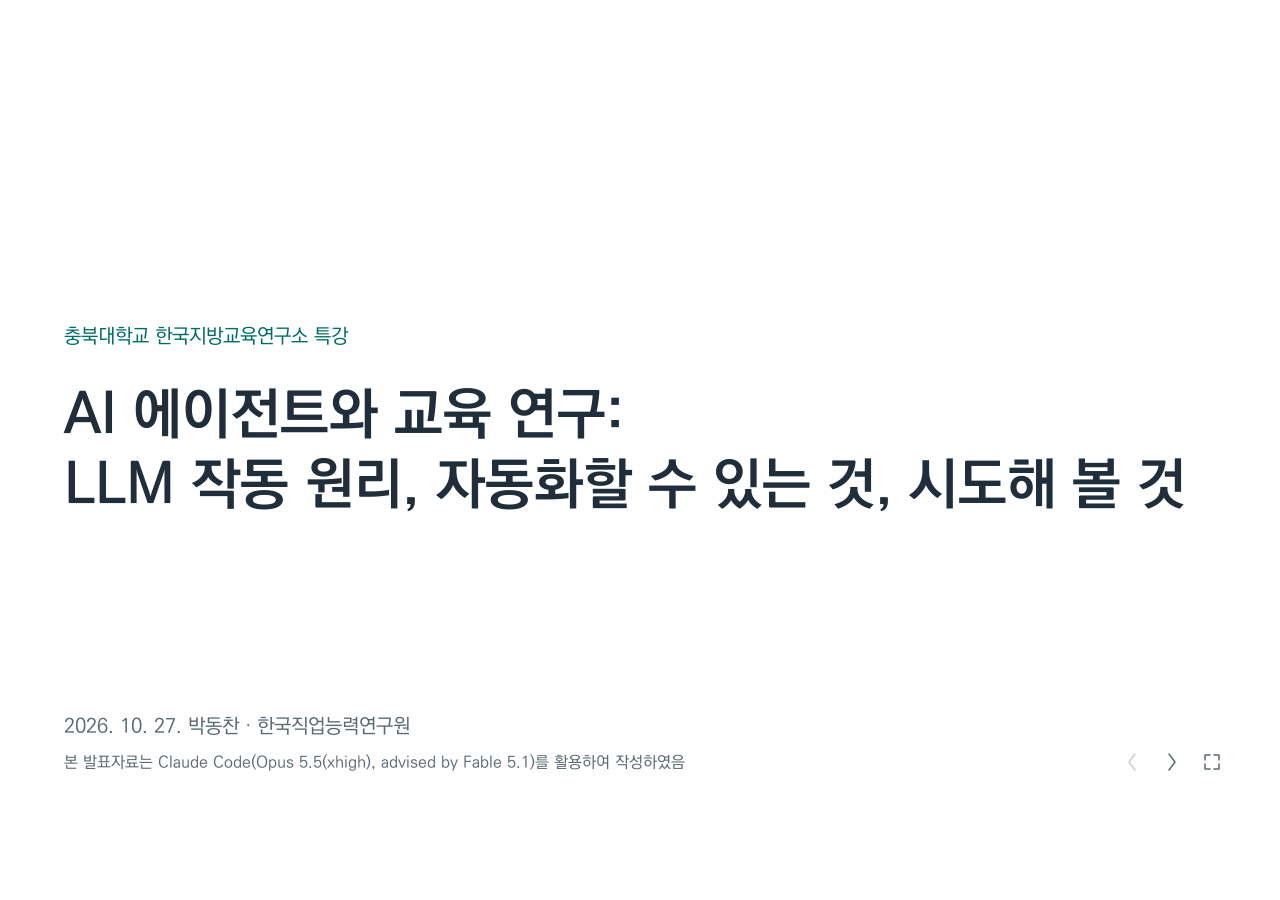
==== commit 50a29639: "발표자료 v1.5_updated" ====
--- a/index.html
+++ b/index.html
@@ -6,8 +6,8 @@
 <meta name="color-scheme" content="light only">
 <title>AI 에이전트와 교육 연구: LLM 작동 원리, 자동화할 수 있는 것, 시도해 볼 것</title>
 <style>
-@font-face{font-family:'KoPubDeck';font-weight:500;font-style:normal;font-display:block;src:url([data-uri]) format('woff2')}
-@font-face{font-family:'KoPubDeck';font-weight:700;font-style:normal;font-display:block;src:url([data-uri]) format('woff2')}
+@font-face{font-family:'KoPubDeck';font-weight:500;font-style:normal;font-display:block;src:url([data-uri]) format('woff2')}
+@font-face{font-family:'KoPubDeck';font-weight:700;font-style:normal;font-display:block;src:url([data-uri]) format('woff2')}
 /* ------------------------------------------------------------------
    Colours live here and only here (spec 02 section 2, palette C).
    Slide partials and base rules use var(--name); no hex/rgb elsewhere.
@@ -39,6 +39,7 @@
 }
 @page{size:1280px 720px;margin:0}
 *{box-sizing:border-box;margin:0;padding:0}
+html{-webkit-text-size-adjust:100%;text-size-adjust:100%}     /* iOS enlarges text in landscape otherwise */
 html,body{background:var(--bg);height:100%}
 body{font-family:var(--font);font-weight:500;color:var(--text);line-height:1.45;word-break:keep-all;overflow-wrap:anywhere;display:flex;align-items:center;justify-content:center;overflow:hidden}
 .stage{position:relative;width:min(100vw,177.778vh);aspect-ratio:16/9;container-type:size;background:var(--bg);overflow:hidden}
@@ -64,6 +65,9 @@
 .pageno .nv:hover{color:var(--ink)}
 .pageno .nv.dis{opacity:.3;pointer-events:none}
 .pageno .nv svg{width:calc(12*var(--u));height:calc(20*var(--u));display:block}
+.pageno .fs svg{width:calc(18*var(--u));height:calc(18*var(--u))}
+.pageno .fs .fc,.fson .pageno .fs .fx,.nofs .pageno .fs{display:none}   /* .nofs: no fullscreen API (iPhone Safari) */
+.fson .pageno .fs .fc{display:block}
 
 /* boxes: shadow card or panel (spec section 5) */
 .sh{background:var(--bg);border:1px solid var(--card-line);border-radius:calc(10*var(--u));box-shadow:0 calc(1*var(--u)) calc(2*var(--u)) var(--shadow-1),0 calc(6*var(--u)) calc(18*var(--u)) var(--shadow-2)}
@@ -195,6 +199,15 @@
 .vov .vmiss{display:none;font-size:calc(20*var(--u));line-height:1.5;color:var(--ink);padding:calc(24*var(--u)) calc(32*var(--u));max-width:calc(760*var(--u));text-align:center}
 .vov.missing video,.vov.missing .chap{display:none}
 .vov.missing .vmiss{display:block}        /* file not found (e.g. backup video not recorded yet): say so instead of a blank player */
+
+/* phones: vh is the height with the browser toolbar hidden, so with the address bar showing (landscape)
+   the 16:9 stage was taller than the screen and lost its top and bottom; dvh is the height actually visible */
+@supports (height:1dvh){
+  body{height:100dvh}
+  .stage{width:min(100dvw,177.778dvh)}
+  .imgzoom img{max-height:92dvh}
+  .vov{--u:calc(min(100dvw,177.778dvh)/1280)}
+}
 
 @media print{
   html,body{height:auto;overflow:visible;display:block;background:var(--bg)}
@@ -601,7 +614,7 @@
   </div>
   <div class="bottom">2026. 10. 27. 박동찬 · 한국직업능력연구원</div>
   <div class="src csrc">본 발표자료는 Claude Code(Opus 5.5(xhigh), advised by Fable 5.1)를 활용하여 작성하였음</div>
-<div class="pageno"><button class="nv dis" data-nav="-1" aria-label="이전" type="button"><svg viewBox="0 0 12 20"><path d="M9 2L3 10L9 18" fill="none" stroke="currentColor" stroke-width="1.5" stroke-linecap="round" stroke-linejoin="round"/></svg></button><button class="nv" data-nav="1" aria-label="다음" type="button"><svg viewBox="0 0 12 20"><path d="M3 2L9 10L3 18" fill="none" stroke="currentColor" stroke-width="1.5" stroke-linecap="round" stroke-linejoin="round"/></svg></button></div>
+<div class="pageno"><button class="nv dis" data-nav="-1" aria-label="이전" type="button"><svg viewBox="0 0 12 20"><path d="M9 2L3 10L9 18" fill="none" stroke="currentColor" stroke-width="1.5" stroke-linecap="round" stroke-linejoin="round"/></svg></button><button class="nv" data-nav="1" aria-label="다음" type="button"><svg viewBox="0 0 12 20"><path d="M3 2L9 10L3 18" fill="none" stroke="currentColor" stroke-width="1.5" stroke-linecap="round" stroke-linejoin="round"/></svg></button><button class="nv fs" aria-label="전체 화면" title="전체 화면 (F)" type="button"><svg class="fx" viewBox="0 0 18 18" aria-hidden="true"><path d="M2 7V2h5M11 2h5v5M16 11v5h-5M7 16H2v-5" fill="none" stroke="currentColor" stroke-width="1.5" stroke-linecap="round" stroke-linejoin="round"/></svg><svg class="fc" viewBox="0 0 18 18" aria-hidden="true"><path d="M7 2v5H2M16 7h-5V2M11 16v-5h5M2 11h5v5" fill="none" stroke="currentColor" stroke-width="1.5" stroke-linecap="round" stroke-linejoin="round"/></svg></button></div>
 </section>
 
 <section class="slide s-question" data-sec="0" data-limit="130" data-n="2" data-file="02_question.html">
@@ -610,7 +623,7 @@
   <div class="mid">
     <p class="q">연구소의 일 가운데 무엇을 AI 에이전트에게 맡길 수 있고, 무엇을 사람이 해야 하나</p>
   </div>
-<div class="pageno"><button class="nv" data-nav="-1" aria-label="이전" type="button"><svg viewBox="0 0 12 20"><path d="M9 2L3 10L9 18" fill="none" stroke="currentColor" stroke-width="1.5" stroke-linecap="round" stroke-linejoin="round"/></svg></button><span class="pn">2<span class="tot"> / 64</span></span><button class="nv" data-nav="1" aria-label="다음" type="button"><svg viewBox="0 0 12 20"><path d="M3 2L9 10L3 18" fill="none" stroke="currentColor" stroke-width="1.5" stroke-linecap="round" stroke-linejoin="round"/></svg></button></div>
+<div class="pageno"><button class="nv" data-nav="-1" aria-label="이전" type="button"><svg viewBox="0 0 12 20"><path d="M9 2L3 10L9 18" fill="none" stroke="currentColor" stroke-width="1.5" stroke-linecap="round" stroke-linejoin="round"/></svg></button><span class="pn">2<span class="tot"> / 64</span></span><button class="nv" data-nav="1" aria-label="다음" type="button"><svg viewBox="0 0 12 20"><path d="M3 2L9 10L3 18" fill="none" stroke="currentColor" stroke-width="1.5" stroke-linecap="round" stroke-linejoin="round"/></svg></button><button class="nv fs" aria-label="전체 화면" title="전체 화면 (F)" type="button"><svg class="fx" viewBox="0 0 18 18" aria-hidden="true"><path d="M2 7V2h5M11 2h5v5M16 11v5h-5M7 16H2v-5" fill="none" stroke="currentColor" stroke-width="1.5" stroke-linecap="round" stroke-linejoin="round"/></svg><svg class="fc" viewBox="0 0 18 18" aria-hidden="true"><path d="M7 2v5H2M16 7h-5V2M11 16v-5h5M2 11h5v5" fill="none" stroke="currentColor" stroke-width="1.5" stroke-linecap="round" stroke-linejoin="round"/></svg></button></div>
 </section>
 
 <section class="slide s-three-topics" data-sec="0" data-limit="220" data-n="3" data-file="03_three-topics.html">
@@ -633,7 +646,7 @@
       <p class="desc">가상 응답자로 설문을 시행해 실제 조사와 비교</p>
     </div>
   </div>
-<div class="pageno"><button class="nv" data-nav="-1" aria-label="이전" type="button"><svg viewBox="0 0 12 20"><path d="M9 2L3 10L9 18" fill="none" stroke="currentColor" stroke-width="1.5" stroke-linecap="round" stroke-linejoin="round"/></svg></button><span class="pn">3<span class="tot"> / 64</span></span><button class="nv" data-nav="1" aria-label="다음" type="button"><svg viewBox="0 0 12 20"><path d="M3 2L9 10L3 18" fill="none" stroke="currentColor" stroke-width="1.5" stroke-linecap="round" stroke-linejoin="round"/></svg></button></div>
+<div class="pageno"><button class="nv" data-nav="-1" aria-label="이전" type="button"><svg viewBox="0 0 12 20"><path d="M9 2L3 10L9 18" fill="none" stroke="currentColor" stroke-width="1.5" stroke-linecap="round" stroke-linejoin="round"/></svg></button><span class="pn">3<span class="tot"> / 64</span></span><button class="nv" data-nav="1" aria-label="다음" type="button"><svg viewBox="0 0 12 20"><path d="M3 2L9 10L3 18" fill="none" stroke="currentColor" stroke-width="1.5" stroke-linecap="round" stroke-linejoin="round"/></svg></button><button class="nv fs" aria-label="전체 화면" title="전체 화면 (F)" type="button"><svg class="fx" viewBox="0 0 18 18" aria-hidden="true"><path d="M2 7V2h5M11 2h5v5M16 11v5h-5M7 16H2v-5" fill="none" stroke="currentColor" stroke-width="1.5" stroke-linecap="round" stroke-linejoin="round"/></svg><svg class="fc" viewBox="0 0 18 18" aria-hidden="true"><path d="M7 2v5H2M16 7h-5V2M11 16v-5h5M2 11h5v5" fill="none" stroke="currentColor" stroke-width="1.5" stroke-linecap="round" stroke-linejoin="round"/></svg></button></div>
 </section>
 
 <section class="slide s-how-made" data-sec="0" data-limit="220" data-n="4" data-file="04_how-made.html">
@@ -691,7 +704,7 @@
   <path class="ln" d="M683 107H705M698 101L705 107L698 113"/>
   <path class="ln" d="M919 107H941M934 101L941 107L934 113"/>
 </svg><!--@@SVG-END:dg_making@@--></div>
-<div class="pageno"><button class="nv" data-nav="-1" aria-label="이전" type="button"><svg viewBox="0 0 12 20"><path d="M9 2L3 10L9 18" fill="none" stroke="currentColor" stroke-width="1.5" stroke-linecap="round" stroke-linejoin="round"/></svg></button><span class="pn">4<span class="tot"> / 64</span></span><button class="nv" data-nav="1" aria-label="다음" type="button"><svg viewBox="0 0 12 20"><path d="M3 2L9 10L3 18" fill="none" stroke="currentColor" stroke-width="1.5" stroke-linecap="round" stroke-linejoin="round"/></svg></button></div>
+<div class="pageno"><button class="nv" data-nav="-1" aria-label="이전" type="button"><svg viewBox="0 0 12 20"><path d="M9 2L3 10L9 18" fill="none" stroke="currentColor" stroke-width="1.5" stroke-linecap="round" stroke-linejoin="round"/></svg></button><span class="pn">4<span class="tot"> / 64</span></span><button class="nv" data-nav="1" aria-label="다음" type="button"><svg viewBox="0 0 12 20"><path d="M3 2L9 10L3 18" fill="none" stroke="currentColor" stroke-width="1.5" stroke-linecap="round" stroke-linejoin="round"/></svg></button><button class="nv fs" aria-label="전체 화면" title="전체 화면 (F)" type="button"><svg class="fx" viewBox="0 0 18 18" aria-hidden="true"><path d="M2 7V2h5M11 2h5v5M16 11v5h-5M7 16H2v-5" fill="none" stroke="currentColor" stroke-width="1.5" stroke-linecap="round" stroke-linejoin="round"/></svg><svg class="fc" viewBox="0 0 18 18" aria-hidden="true"><path d="M7 2v5H2M16 7h-5V2M11 16v-5h5M2 11h5v5" fill="none" stroke="currentColor" stroke-width="1.5" stroke-linecap="round" stroke-linejoin="round"/></svg></button></div>
 </section>
 
 <section class="slide section s-section-1" data-sec="1" data-limit="40" data-n="5" data-file="05_section-1.html">
@@ -703,7 +716,7 @@
       <div class="ssub">원리와 한계, 챗봇에서 에이전트로</div>
     </div>
   </div>
-<div class="pageno"><button class="nv" data-nav="-1" aria-label="이전" type="button"><svg viewBox="0 0 12 20"><path d="M9 2L3 10L9 18" fill="none" stroke="currentColor" stroke-width="1.5" stroke-linecap="round" stroke-linejoin="round"/></svg></button><span class="pn">5<span class="tot"> / 64</span></span><button class="nv" data-nav="1" aria-label="다음" type="button"><svg viewBox="0 0 12 20"><path d="M3 2L9 10L3 18" fill="none" stroke="currentColor" stroke-width="1.5" stroke-linecap="round" stroke-linejoin="round"/></svg></button></div>
+<div class="pageno"><button class="nv" data-nav="-1" aria-label="이전" type="button"><svg viewBox="0 0 12 20"><path d="M9 2L3 10L9 18" fill="none" stroke="currentColor" stroke-width="1.5" stroke-linecap="round" stroke-linejoin="round"/></svg></button><span class="pn">5<span class="tot"> / 64</span></span><button class="nv" data-nav="1" aria-label="다음" type="button"><svg viewBox="0 0 12 20"><path d="M3 2L9 10L3 18" fill="none" stroke="currentColor" stroke-width="1.5" stroke-linecap="round" stroke-linejoin="round"/></svg></button><button class="nv fs" aria-label="전체 화면" title="전체 화면 (F)" type="button"><svg class="fx" viewBox="0 0 18 18" aria-hidden="true"><path d="M2 7V2h5M11 2h5v5M16 11v5h-5M7 16H2v-5" fill="none" stroke="currentColor" stroke-width="1.5" stroke-linecap="round" stroke-linejoin="round"/></svg><svg class="fc" viewBox="0 0 18 18" aria-hidden="true"><path d="M7 2v5H2M16 7h-5V2M11 16v-5h5M2 11h5v5" fill="none" stroke="currentColor" stroke-width="1.5" stroke-linecap="round" stroke-linejoin="round"/></svg></button></div>
 </section>
 
 <section class="slide s-llm" data-sec="1" data-limit="130" data-n="6" data-file="06_llm.html">
@@ -740,7 +753,7 @@
     </ul>
     <div class="src cap">예시입니다. 막대 길이는 실제 확률이 아닙니다.</div>
   </div>
-<div class="pageno"><button class="nv" data-nav="-1" aria-label="이전" type="button"><svg viewBox="0 0 12 20"><path d="M9 2L3 10L9 18" fill="none" stroke="currentColor" stroke-width="1.5" stroke-linecap="round" stroke-linejoin="round"/></svg></button><span class="pn">6<span class="tot"> / 64</span></span><button class="nv" data-nav="1" aria-label="다음" type="button"><svg viewBox="0 0 12 20"><path d="M3 2L9 10L3 18" fill="none" stroke="currentColor" stroke-width="1.5" stroke-linecap="round" stroke-linejoin="round"/></svg></button></div>
+<div class="pageno"><button class="nv" data-nav="-1" aria-label="이전" type="button"><svg viewBox="0 0 12 20"><path d="M9 2L3 10L9 18" fill="none" stroke="currentColor" stroke-width="1.5" stroke-linecap="round" stroke-linejoin="round"/></svg></button><span class="pn">6<span class="tot"> / 64</span></span><button class="nv" data-nav="1" aria-label="다음" type="button"><svg viewBox="0 0 12 20"><path d="M3 2L9 10L3 18" fill="none" stroke="currentColor" stroke-width="1.5" stroke-linecap="round" stroke-linejoin="round"/></svg></button><button class="nv fs" aria-label="전체 화면" title="전체 화면 (F)" type="button"><svg class="fx" viewBox="0 0 18 18" aria-hidden="true"><path d="M2 7V2h5M11 2h5v5M16 11v5h-5M7 16H2v-5" fill="none" stroke="currentColor" stroke-width="1.5" stroke-linecap="round" stroke-linejoin="round"/></svg><svg class="fc" viewBox="0 0 18 18" aria-hidden="true"><path d="M7 2v5H2M16 7h-5V2M11 16v-5h5M2 11h5v5" fill="none" stroke="currentColor" stroke-width="1.5" stroke-linecap="round" stroke-linejoin="round"/></svg></button></div>
 </section>
 
 <section class="slide s-llm-inside" data-sec="1" data-limit="220" data-n="7" data-file="07_llm-inside.html">
@@ -764,7 +777,7 @@
   </div>
   <div class="note">1위를 고를 때가 많지만 낮은 순위를 고르기도 해서, 같은 문장에도 결과가 달라질 수 있음</div>
   <div class="src">그림: Transformer Explainer(조지아공대, GPT-2 small), 2026-10-24 화면 · <a href="https://poloclub.github.io/transformer-explainer/" target="_blank" rel="noopener">poloclub.github.io/transformer-explainer</a></div>
-<div class="pageno"><button class="nv" data-nav="-1" aria-label="이전" type="button"><svg viewBox="0 0 12 20"><path d="M9 2L3 10L9 18" fill="none" stroke="currentColor" stroke-width="1.5" stroke-linecap="round" stroke-linejoin="round"/></svg></button><span class="pn">7<span class="tot"> / 64</span></span><button class="nv" data-nav="1" aria-label="다음" type="button"><svg viewBox="0 0 12 20"><path d="M3 2L9 10L3 18" fill="none" stroke="currentColor" stroke-width="1.5" stroke-linecap="round" stroke-linejoin="round"/></svg></button></div>
+<div class="pageno"><button class="nv" data-nav="-1" aria-label="이전" type="button"><svg viewBox="0 0 12 20"><path d="M9 2L3 10L9 18" fill="none" stroke="currentColor" stroke-width="1.5" stroke-linecap="round" stroke-linejoin="round"/></svg></button><span class="pn">7<span class="tot"> / 64</span></span><button class="nv" data-nav="1" aria-label="다음" type="button"><svg viewBox="0 0 12 20"><path d="M3 2L9 10L3 18" fill="none" stroke="currentColor" stroke-width="1.5" stroke-linecap="round" stroke-linejoin="round"/></svg></button><button class="nv fs" aria-label="전체 화면" title="전체 화면 (F)" type="button"><svg class="fx" viewBox="0 0 18 18" aria-hidden="true"><path d="M2 7V2h5M11 2h5v5M16 11v5h-5M7 16H2v-5" fill="none" stroke="currentColor" stroke-width="1.5" stroke-linecap="round" stroke-linejoin="round"/></svg><svg class="fc" viewBox="0 0 18 18" aria-hidden="true"><path d="M7 2v5H2M16 7h-5V2M11 16v-5h5M2 11h5v5" fill="none" stroke="currentColor" stroke-width="1.5" stroke-linecap="round" stroke-linejoin="round"/></svg></button></div>
 </section>
 
 <section class="slide s-cutoff" data-sec="1" data-limit="220" data-n="8" data-file="08_cutoff.html">
@@ -789,7 +802,7 @@
       <li>최신 자료는 검색이나 문서로 넣어 줌</li>
     </ul>
   </div>
-<div class="pageno"><button class="nv" data-nav="-1" aria-label="이전" type="button"><svg viewBox="0 0 12 20"><path d="M9 2L3 10L9 18" fill="none" stroke="currentColor" stroke-width="1.5" stroke-linecap="round" stroke-linejoin="round"/></svg></button><span class="pn">8<span class="tot"> / 64</span></span><button class="nv" data-nav="1" aria-label="다음" type="button"><svg viewBox="0 0 12 20"><path d="M3 2L9 10L3 18" fill="none" stroke="currentColor" stroke-width="1.5" stroke-linecap="round" stroke-linejoin="round"/></svg></button></div>
+<div class="pageno"><button class="nv" data-nav="-1" aria-label="이전" type="button"><svg viewBox="0 0 12 20"><path d="M9 2L3 10L9 18" fill="none" stroke="currentColor" stroke-width="1.5" stroke-linecap="round" stroke-linejoin="round"/></svg></button><span class="pn">8<span class="tot"> / 64</span></span><button class="nv" data-nav="1" aria-label="다음" type="button"><svg viewBox="0 0 12 20"><path d="M3 2L9 10L3 18" fill="none" stroke="currentColor" stroke-width="1.5" stroke-linecap="round" stroke-linejoin="round"/></svg></button><button class="nv fs" aria-label="전체 화면" title="전체 화면 (F)" type="button"><svg class="fx" viewBox="0 0 18 18" aria-hidden="true"><path d="M2 7V2h5M11 2h5v5M16 11v5h-5M7 16H2v-5" fill="none" stroke="currentColor" stroke-width="1.5" stroke-linecap="round" stroke-linejoin="round"/></svg><svg class="fc" viewBox="0 0 18 18" aria-hidden="true"><path d="M7 2v5H2M16 7h-5V2M11 16v-5h5M2 11h5v5" fill="none" stroke="currentColor" stroke-width="1.5" stroke-linecap="round" stroke-linejoin="round"/></svg></button></div>
 </section>
 
 <section class="slide s-context-window" data-sec="1" data-limit="220" data-n="9" data-file="09_context-window.html">
@@ -811,7 +824,7 @@
     <li>새 세션은 이전 대화 내용 없이 시작</li>
     <li>한도가 있음: 현재 Claude 모델은 100만 토큰</li>
   </ul>
-<div class="pageno"><button class="nv" data-nav="-1" aria-label="이전" type="button"><svg viewBox="0 0 12 20"><path d="M9 2L3 10L9 18" fill="none" stroke="currentColor" stroke-width="1.5" stroke-linecap="round" stroke-linejoin="round"/></svg></button><span class="pn">9<span class="tot"> / 64</span></span><button class="nv" data-nav="1" aria-label="다음" type="button"><svg viewBox="0 0 12 20"><path d="M3 2L9 10L3 18" fill="none" stroke="currentColor" stroke-width="1.5" stroke-linecap="round" stroke-linejoin="round"/></svg></button></div>
+<div class="pageno"><button class="nv" data-nav="-1" aria-label="이전" type="button"><svg viewBox="0 0 12 20"><path d="M9 2L3 10L9 18" fill="none" stroke="currentColor" stroke-width="1.5" stroke-linecap="round" stroke-linejoin="round"/></svg></button><span class="pn">9<span class="tot"> / 64</span></span><button class="nv" data-nav="1" aria-label="다음" type="button"><svg viewBox="0 0 12 20"><path d="M3 2L9 10L3 18" fill="none" stroke="currentColor" stroke-width="1.5" stroke-linecap="round" stroke-linejoin="round"/></svg></button><button class="nv fs" aria-label="전체 화면" title="전체 화면 (F)" type="button"><svg class="fx" viewBox="0 0 18 18" aria-hidden="true"><path d="M2 7V2h5M11 2h5v5M16 11v5h-5M7 16H2v-5" fill="none" stroke="currentColor" stroke-width="1.5" stroke-linecap="round" stroke-linejoin="round"/></svg><svg class="fc" viewBox="0 0 18 18" aria-hidden="true"><path d="M7 2v5H2M16 7h-5V2M11 16v-5h5M2 11h5v5" fill="none" stroke="currentColor" stroke-width="1.5" stroke-linecap="round" stroke-linejoin="round"/></svg></button></div>
 </section>
 
 <section class="slide s-long-session" data-sec="1" data-limit="220" data-n="10" data-file="10_long-session.html">
@@ -845,7 +858,7 @@
       </div>
     </div>
   </div>
-<div class="pageno"><button class="nv" data-nav="-1" aria-label="이전" type="button"><svg viewBox="0 0 12 20"><path d="M9 2L3 10L9 18" fill="none" stroke="currentColor" stroke-width="1.5" stroke-linecap="round" stroke-linejoin="round"/></svg></button><span class="pn">10<span class="tot"> / 64</span></span><button class="nv" data-nav="1" aria-label="다음" type="button"><svg viewBox="0 0 12 20"><path d="M3 2L9 10L3 18" fill="none" stroke="currentColor" stroke-width="1.5" stroke-linecap="round" stroke-linejoin="round"/></svg></button></div>
+<div class="pageno"><button class="nv" data-nav="-1" aria-label="이전" type="button"><svg viewBox="0 0 12 20"><path d="M9 2L3 10L9 18" fill="none" stroke="currentColor" stroke-width="1.5" stroke-linecap="round" stroke-linejoin="round"/></svg></button><span class="pn">10<span class="tot"> / 64</span></span><button class="nv" data-nav="1" aria-label="다음" type="button"><svg viewBox="0 0 12 20"><path d="M3 2L9 10L3 18" fill="none" stroke="currentColor" stroke-width="1.5" stroke-linecap="round" stroke-linejoin="round"/></svg></button><button class="nv fs" aria-label="전체 화면" title="전체 화면 (F)" type="button"><svg class="fx" viewBox="0 0 18 18" aria-hidden="true"><path d="M2 7V2h5M11 2h5v5M16 11v5h-5M7 16H2v-5" fill="none" stroke="currentColor" stroke-width="1.5" stroke-linecap="round" stroke-linejoin="round"/></svg><svg class="fc" viewBox="0 0 18 18" aria-hidden="true"><path d="M7 2v5H2M16 7h-5V2M11 16v-5h5M2 11h5v5" fill="none" stroke="currentColor" stroke-width="1.5" stroke-linecap="round" stroke-linejoin="round"/></svg></button></div>
 </section>
 
 <section class="slide s-hallucination" data-sec="1" data-limit="220" data-n="11" data-file="11_hallucination.html">
@@ -871,7 +884,7 @@
       </ul>
     </div>
   </div>
-<div class="pageno"><button class="nv" data-nav="-1" aria-label="이전" type="button"><svg viewBox="0 0 12 20"><path d="M9 2L3 10L9 18" fill="none" stroke="currentColor" stroke-width="1.5" stroke-linecap="round" stroke-linejoin="round"/></svg></button><span class="pn">11<span class="tot"> / 64</span></span><button class="nv" data-nav="1" aria-label="다음" type="button"><svg viewBox="0 0 12 20"><path d="M3 2L9 10L3 18" fill="none" stroke="currentColor" stroke-width="1.5" stroke-linecap="round" stroke-linejoin="round"/></svg></button></div>
+<div class="pageno"><button class="nv" data-nav="-1" aria-label="이전" type="button"><svg viewBox="0 0 12 20"><path d="M9 2L3 10L9 18" fill="none" stroke="currentColor" stroke-width="1.5" stroke-linecap="round" stroke-linejoin="round"/></svg></button><span class="pn">11<span class="tot"> / 64</span></span><button class="nv" data-nav="1" aria-label="다음" type="button"><svg viewBox="0 0 12 20"><path d="M3 2L9 10L3 18" fill="none" stroke="currentColor" stroke-width="1.5" stroke-linecap="round" stroke-linejoin="round"/></svg></button><button class="nv fs" aria-label="전체 화면" title="전체 화면 (F)" type="button"><svg class="fx" viewBox="0 0 18 18" aria-hidden="true"><path d="M2 7V2h5M11 2h5v5M16 11v5h-5M7 16H2v-5" fill="none" stroke="currentColor" stroke-width="1.5" stroke-linecap="round" stroke-linejoin="round"/></svg><svg class="fc" viewBox="0 0 18 18" aria-hidden="true"><path d="M7 2v5H2M16 7h-5V2M11 16v-5h5M2 11h5v5" fill="none" stroke="currentColor" stroke-width="1.5" stroke-linecap="round" stroke-linejoin="round"/></svg></button></div>
 </section>
 
 <section class="slide s-learning" data-sec="1" data-limit="220" data-n="12" data-file="12_learning.html">
@@ -896,7 +909,7 @@
       </ul>
     </div>
   </div>
-<div class="pageno"><button class="nv" data-nav="-1" aria-label="이전" type="button"><svg viewBox="0 0 12 20"><path d="M9 2L3 10L9 18" fill="none" stroke="currentColor" stroke-width="1.5" stroke-linecap="round" stroke-linejoin="round"/></svg></button><span class="pn">12<span class="tot"> / 64</span></span><button class="nv" data-nav="1" aria-label="다음" type="button"><svg viewBox="0 0 12 20"><path d="M3 2L9 10L3 18" fill="none" stroke="currentColor" stroke-width="1.5" stroke-linecap="round" stroke-linejoin="round"/></svg></button></div>
+<div class="pageno"><button class="nv" data-nav="-1" aria-label="이전" type="button"><svg viewBox="0 0 12 20"><path d="M9 2L3 10L9 18" fill="none" stroke="currentColor" stroke-width="1.5" stroke-linecap="round" stroke-linejoin="round"/></svg></button><span class="pn">12<span class="tot"> / 64</span></span><button class="nv" data-nav="1" aria-label="다음" type="button"><svg viewBox="0 0 12 20"><path d="M3 2L9 10L3 18" fill="none" stroke="currentColor" stroke-width="1.5" stroke-linecap="round" stroke-linejoin="round"/></svg></button><button class="nv fs" aria-label="전체 화면" title="전체 화면 (F)" type="button"><svg class="fx" viewBox="0 0 18 18" aria-hidden="true"><path d="M2 7V2h5M11 2h5v5M16 11v5h-5M7 16H2v-5" fill="none" stroke="currentColor" stroke-width="1.5" stroke-linecap="round" stroke-linejoin="round"/></svg><svg class="fc" viewBox="0 0 18 18" aria-hidden="true"><path d="M7 2v5H2M16 7h-5V2M11 16v-5h5M2 11h5v5" fill="none" stroke="currentColor" stroke-width="1.5" stroke-linecap="round" stroke-linejoin="round"/></svg></button></div>
 </section>
 
 <section class="slide s-risks" data-sec="1" data-limit="220" data-n="13" data-file="13_risks.html">
@@ -922,7 +935,7 @@
     </div>
   </div>
   <div class="src note">Anthropic 정책 기준, 2026년 10월 18일 확인</div>
-<div class="pageno"><button class="nv" data-nav="-1" aria-label="이전" type="button"><svg viewBox="0 0 12 20"><path d="M9 2L3 10L9 18" fill="none" stroke="currentColor" stroke-width="1.5" stroke-linecap="round" stroke-linejoin="round"/></svg></button><span class="pn">13<span class="tot"> / 64</span></span><button class="nv" data-nav="1" aria-label="다음" type="button"><svg vi